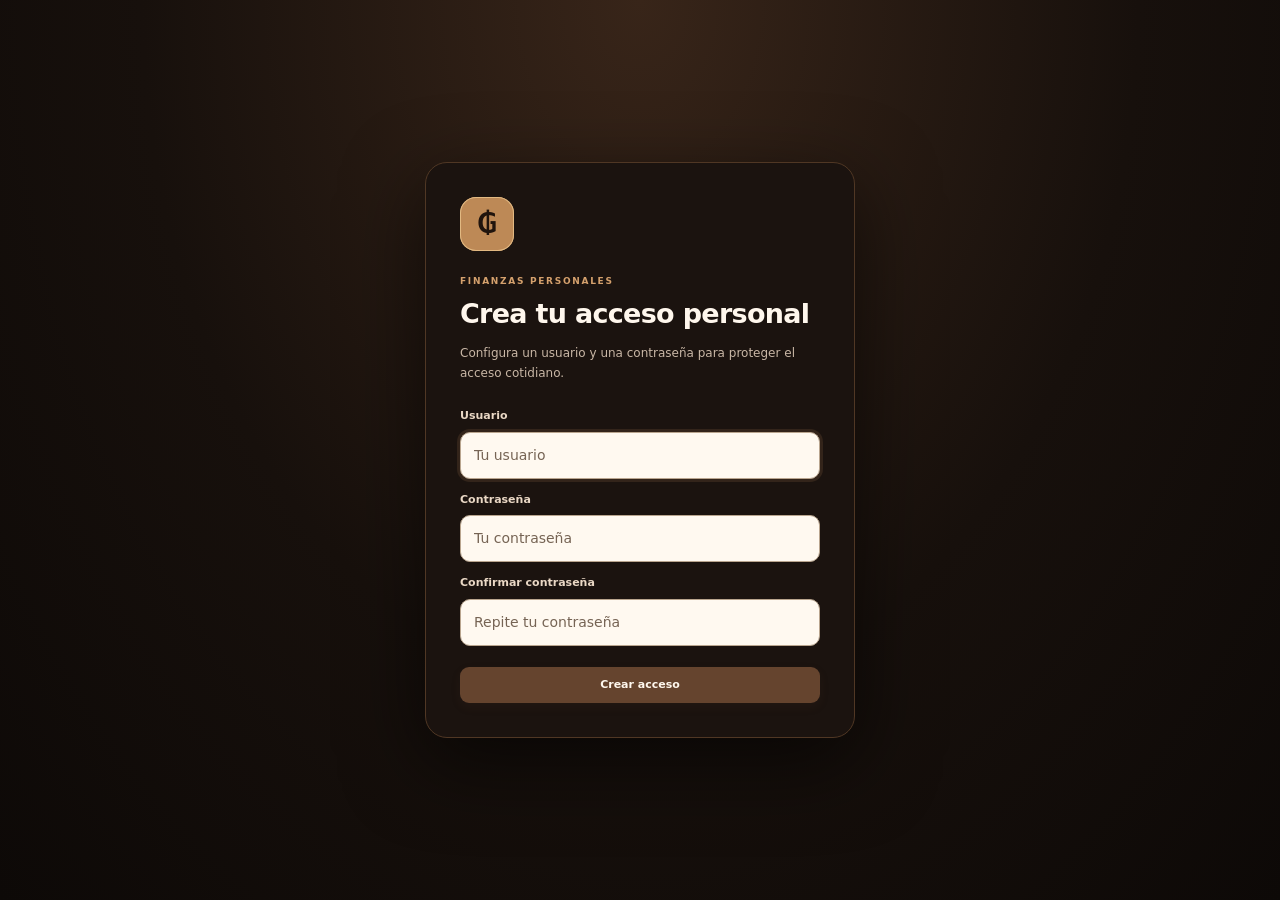
==== index.html @ 60caac3c "Finanzas" ====
<!doctype html>
<html lang="es">
<head>
<meta charset="utf-8"><meta name="viewport" content="width=device-width,initial-scale=1"><meta name="theme-color" content="#d8d0c2">
<title>Gestor de Gastos | Edwin Ocampo</title><link rel="stylesheet" href="static/styles.css">
</head>
<body class="auth-locked" data-theme="charcoal">
<div class="auth-screen" id="authScreen">
  <section class="auth-card">
    <div class="auth-brand-mark">₲</div>
    <div class="eyebrow">FINANZAS PERSONALES</div>
    <h1 id="authTitle">Tu espacio financiero</h1>
    <p class="auth-description" id="authDescription">Inicia sesión para entrar a tu gestor de gastos.</p>
    <form id="authForm" autocomplete="on">
      <label for="authUsername">Usuario</label>
      <input id="authUsername" name="username" type="text" autocomplete="username" maxlength="40" placeholder="Tu usuario" required>
      <label for="authPassword">Contraseña</label>
      <input id="authPassword" name="password" type="password" autocomplete="current-password" minlength="4" placeholder="Tu contraseña" required>
      <div id="authConfirmWrap" hidden><label for="authConfirm">Confirmar contraseña</label><input id="authConfirm" type="password" autocomplete="new-password" minlength="4" placeholder="Repite tu contraseña"></div>
      <p class="auth-error" id="authError" role="alert" hidden></p>
      <button class="btn btn-primary auth-submit" id="authSubmit" type="submit">Iniciar sesión</button>
    </form>
  </section>
</div>
<div class="app-shell">
  <aside class="sidebar" id="sidebar">
    <div class="brand"><div class="brand-mark">₲</div><div><strong>Gestor de Gastos</strong><small>EDWIN OCAMPO</small></div></div>
    <div class="side-caption">ESPACIO PERSONAL</div>
    <nav class="nav">
      <button class="nav-link active" data-view="dashboard"><span class="nav-icon">▦</span>Resumen general</button>
      <button class="nav-link" data-view="transactions"><span class="nav-icon">⇄</span>Movimientos</button>
      <button class="nav-link" data-view="reports"><span class="nav-icon">▤</span>Reportes</button>
      <button class="nav-link" data-view="spending-habits"><span class="nav-icon">↗</span>Hábitos de gasto</button>
      <button class="nav-link" data-view="monthly-close"><span class="nav-icon">▣</span>Cierre mensual</button>
      <button class="nav-link" data-view="budgets"><span class="nav-icon">◫</span>Presupuestos</button>
      <button class="nav-link" data-view="goals"><span class="nav-icon">◎</span>Metas de ahorro</button>
      <button class="nav-link" data-view="alerts"><span class="nav-icon">♧</span>Alertas <span id="alertBadge" class="nav-badge">0</span></button>
      <button class="nav-link" data-view="notifications"><span class="nav-icon">♧</span>Notificaciones <span id="notificationBadge" class="nav-badge" hidden>0</span></button>
      <button class="nav-link" data-view="limits"><span class="nav-icon">⌁</span>Límites</button>
      <button class="nav-link" data-view="profile"><span class="nav-icon">♙</span>Mi perfil</button>
    </nav>

  </aside>
  <main class="main-area">
    <header class="topbar"><button class="mobile-menu" id="mobileMenu" aria-label="Abrir menú">☰</button><div class="breadcrumb">Finanzas personales <span>/</span> <b id="crumb">Resumen general</b></div><div class="top-actions"><span class="today-label" id="todayLabel"></span><button class="btn btn-outline logout-btn" id="logoutBtn" title="Cerrar sesión">Cerrar sesión</button><button class="avatar" id="profileBtn" title="Mi perfil" aria-label="Abrir mi perfil">EO</button></div></header>
    <div class="content">
      <section class="view active" id="view-dashboard">
        <div class="page-heading"><div><div class="eyebrow">TU DINERO, MÁS CLARO</div><h1>Resumen general</h1><p>Una mirada sencilla a cómo se están moviendo tus gastos.</p></div><button class="btn btn-primary" id="addFromDash"><span>＋</span> Registrar movimiento</button></div>
        <div class="hero-card"><div class="hero-copy"><div class="hero-kicker"><span class="tiny-dot"></span> GASTO ACUMULADO</div><div class="hero-amount" id="totalAmount">$ 0</div><div class="hero-sub">Total de gastos registrados</div><div class="hero-meta"><span class="meta-chip">◷ <span id="countTotal">0 movimientos</span></span><span class="meta-chip">▦ <span id="monthName">Este mes</span></span></div></div><div class="hero-art" aria-hidden="true"><div class="art-circle circle-one"></div><div class="art-circle circle-two"></div><div class="art-card"><span>CONTROL</span><div class="art-line"></div><div class="art-line short"></div><div class="art-spark">↗</div></div><div class="art-coin">$</div></div></div>
        <div class="stats-grid">
          <article class="stat-card"><div class="stat-top"><span>Ingresos del mes</span><span class="stat-icon icon-olive">＋</span></div><strong id="incomeMonthAmount">$ 0</strong><small>Entradas registradas este mes</small></article>
          <article class="stat-card"><div class="stat-top"><span>Saldo del mes</span><span class="stat-icon icon-gold">＝</span></div><strong id="netMonthAmount">$ 0</strong><small>Ingresos menos gastos</small></article><article class="stat-card"><div class="stat-top"><span>Variación de gastos</span><span class="stat-icon icon-rose">↕</span></div><strong id="monthChange">—</strong><small id="monthChangeLabel">Frente al mes anterior</small></article>
          <article class="stat-card"><div class="stat-top"><span>Gastos del mes</span><span class="stat-icon icon-tan">▦</span></div><strong id="monthAmount">$ 0</strong><small><span class="stat-dot"></span><span id="monthCount">0 movimientos este mes</span></small></article>
          <article class="stat-card"><div class="stat-top"><span>Gastos de esta semana</span><span class="stat-icon icon-olive">◷</span></div><strong id="weekAmount">$ 0</strong><small>Últimos 7 días de la semana actual</small></article>
          <article class="stat-card"><div class="stat-top"><span>Promedio diario histórico</span><span class="stat-icon icon-rose">↗</span></div><strong id="avgDay">$ 0</strong><small>Según los días con registros</small></article>
          <article class="stat-card"><div class="stat-top"><span>Promedio semanal histórico</span><span class="stat-icon icon-gold">⌁</span></div><strong id="avgWeek">$ 0</strong><small>Según las semanas con registros</small></article>
        </div>
        <div class="dashboard-grid"><article class="panel chart-panel"><div class="panel-heading"><div><h2>Actividad reciente</h2><p>Gastos registrados en los últimos 7 días</p></div><span class="panel-tag">7 DÍAS</span></div><div class="chart-wrap"><div class="y-labels"><span id="chartY3">$ 0</span><span id="chartY2">$ 0</span><span id="chartY1">$ 0</span><span>$ 0</span></div><div class="chart-main"><div class="grid-lines"><i></i><i></i><i></i><i></i></div><div class="bars" id="bars"></div></div></div></article>
          <article class="panel category-panel"><div class="panel-heading"><div><h2>Por categoría</h2><p>Distribución de tus gastos</p></div><span class="panel-icon">◉</span></div><div id="categoryList" class="category-list"></div><div class="category-foot"><span>Total registrado</span><b id="categoryTotal">$ 0</b></div></article></div>
        <div class="bottom-grid"><article class="panel recent-panel"><div class="panel-heading"><div><h2>Movimientos recientes</h2><p>Los últimos gastos que registraste</p></div><button class="text-btn" data-goto="transactions">Ver todos <span>→</span></button></div><div class="table-scroll"><table><thead><tr><th>DESCRIPCIÓN</th><th>CATEGORÍA</th><th>FECHA</th><th class="align-right">MONTO</th></tr></thead><tbody id="recentRows"></tbody></table></div></article><article class="panel limit-panel"><div class="panel-heading"><div><h2>Control de límites</h2><p>Comparación con tus promedios</p></div><span class="panel-icon">⌁</span></div><div id="limitSummary"></div><button class="btn btn-soft full-btn" data-goto="limits">Configurar límites <span>→</span></button></article></div>
      </section>
      <section class="view" id="view-transactions"><div class="page-heading"><div><div class="eyebrow">REGISTRO Y CONTROL</div><h1>Movimientos</h1><p>Consulta, filtra y administra tus gastos.</p></div><button class="btn btn-primary" id="addFromList"><span>＋</span> Registrar movimiento</button></div><div class="panel filters-panel"><div class="filter-search"><span>⌕</span><input id="searchInput" placeholder="Buscar por descripción..." aria-label="Buscar por descripción"></div><select id="categoryFilter" aria-label="Filtrar por categoría"><option value="">Todas las categorías</option></select><select id="typeFilter" aria-label="Filtrar por tipo"><option value="">Ingresos y gastos</option><option value="gasto">Solo gastos</option><option value="ingreso">Solo ingresos</option></select><select id="monthFilter" aria-label="Filtrar por mes"><option value="">Todas las fechas</option></select><button class="btn btn-soft" id="clearFilters">Limpiar</button></div><section class="panel recurring-panel"><div class="panel-heading"><div><h2>Gastos recurrentes</h2><p>Programa arriendo, servicios o suscripciones y registra cada vencimiento cuando corresponda.</p></div><span class="panel-tag" id="recurringDueCount">0 PENDIENTES</span></div><form id="recurringForm" class="recurring-form"><div><label class="field-label" for="recurringName">Concepto</label><input id="recurringName" maxlength="120" placeholder="Ej. Arriendo" required></div><div><label class="field-label" for="recurringAmount">Monto</label><input id="recurringAmount" type="number" min="1" step="1" placeholder="850000" required></div><div><label class="field-label" for="recurringCategory">Categoría</label><select id="recurringCategory" required></select></div><div><label class="field-label" for="recurringFrequency">Frecuencia</label><select id="recurringFrequency"><option value="monthly">Mensual</option><option value="weekly">Semanal</option><option value="yearly">Anual</option></select></div><div><label class="field-label" for="recurringNextDate">Próxima fecha</label><input id="recurringNextDate" type="date" required></div><button class="btn btn-primary" type="submit">＋ Programar gasto</button></form><div id="recurringList" class="recurring-list"></div></section><div class="panel table-panel"><div class="table-title"><div><h2>Todos los movimientos</h2><p id="resultCount">0 registros</p></div></div><div class="table-scroll"><table><thead><tr><th>ID</th><th>DESCRIPCIÓN</th><th>CATEGORÍA</th><th>FECHA</th><th class="align-right">MONTO</th><th class="align-right">ACCIONES</th></tr></thead><tbody id="allRows"></tbody></table></div><div class="table-footer"><span id="tableFootCount">0 registros</span><strong>Total visible <b id="visibleTotal">$ 0</b></strong></div></div></section>
      <section class="view" id="view-reports"><div class="page-heading"><div><div class="eyebrow">ANÁLISIS FINANCIERO</div><h1>Reportes</h1><p>Consulta y compara tus gastos por período.</p></div></div><div class="report-selector"><button class="report-tab active" data-report="daily">Diario</button><button class="report-tab" data-report="weekly">Semanal</button><button class="report-tab" data-report="monthly">Mensual</button></div><div class="report-summary panel"><div><span id="reportTitle">Reporte diario</span><strong id="reportTotal">$ 0</strong><small id="reportSubtitle">Resumen del período seleccionado</small></div><div class="report-symbol">▤</div></div><div class="panel report-visual"><div class="panel-heading"><div><h2>Ingresos frente a gastos</h2><p>Comparación del período seleccionado</p></div></div><div id="reportCompare" class="report-compare"></div><div id="reportCategoryBreakdown" class="report-category-breakdown"></div></div><div class="panel table-panel"><div class="table-title"><div><h2>Detalle del período</h2><p id="reportCount">0 registros</p></div></div><div class="table-scroll"><table><thead><tr><th>ID</th><th>DESCRIPCIÓN</th><th>CATEGORÍA</th><th>FECHA</th><th class="align-right">MONTO</th></tr></thead><tbody id="reportRows"></tbody></table></div></div><div class="panel report-note"><span class="note-icon">i</span><div><b>¿Cómo se calcula?</b><p>El reporte diario usa la fecha de hoy; el semanal considera los últimos siete días y el mensual acumula desde el primer día del mes hasta hoy.</p></div></div></section>
      <section class="view" id="view-spending-habits"><div class="page-heading"><div><div class="eyebrow">TENDENCIAS PERSONALES</div><h1>Hábitos de gasto</h1><p>Compara tus gastos por categoría con el mes anterior e identifica dónde aumentaron.</p></div><div class="habits-month-control"><label for="habitsMonth">Mes a analizar</label><input id="habitsMonth" type="month"></div></div><div id="habitsSummary" class="habits-summary-grid"></div><div class="panel habits-panel"><div class="panel-heading"><div><h2>Comparación por categoría</h2><p id="habitsSubtitle">Gasto del mes seleccionado frente al mes anterior.</p></div><span class="panel-tag">MES A MES</span></div><div id="habitsCategories" class="habits-category-list"></div></div><div class="panel habits-insights-panel"><div class="panel-heading"><div><h2>Lo que conviene revisar</h2><p>Las categorías con mayor aumento aparecen primero.</p></div></div><div id="habitsInsights" class="habits-insights-list"></div></div></section>
      <section class="view" id="view-budgets"><div class="page-heading"><div><div class="eyebrow">PLANIFICACIÓN MENSUAL</div><h1>Presupuestos</h1><p>Define límites de gasto por categoría y consulta cuánto te queda este mes.</p></div></div><form id="budgetForm" class="panel budget-form"><div class="form-row"><label for="monthlyBudget">Presupuesto mensual total <small>Máximo que deseas gastar en el mes</small></label><div class="percent-input"><span>$</span><input id="monthlyBudget" type="number" min="0" step="1000" placeholder="Ej. 800000"></div></div><div class="settings-heading"><div class="settings-icon">▦</div><div><h2>Presupuestos por categoría</h2><p>Si dejas una categoría en cero, no tendrá un límite propio.</p></div></div><div id="budgetCategories" class="category-limits"></div><div class="settings-actions"><button class="btn btn-primary" type="submit">Guardar presupuestos</button></div></form><div class="panel budget-overview"><div class="panel-heading"><div><h2>Avance del mes</h2><p id="budgetMonthLabel">Gastos del mes actual</p></div></div><div id="budgetProgress"></div></div></section>
      <section class="view" id="view-goals"><div class="page-heading"><div><div class="eyebrow">AHORRO CON PROPÓSITO</div><h1>Metas de ahorro</h1><p>Crea objetivos, registra aportes y sigue tu progreso.</p></div></div><form id="goalForm" class="panel goal-form"><div class="form-two"><div><label class="field-label" for="goalName">Nombre de la meta</label><input id="goalName" maxlength="80" placeholder="Ej. Fondo de emergencia" required></div><div><label class="field-label" for="goalTarget">Monto objetivo</label><input id="goalTarget" type="number" min="1" step="1" placeholder="500000" required></div></div><div class="form-two"><div><label class="field-label" for="goalSaved">Ahorro inicial</label><input id="goalSaved" type="number" min="0" step="1" value="0"></div><div><label class="field-label" for="goalDate">Fecha objetivo (opcional)</label><input id="goalDate" type="date"></div></div><button class="btn btn-primary" type="submit">＋ Crear meta</button></form><div id="goalsList" class="goals-grid"></div></section>
      <section class="view" id="view-alerts"><div class="page-heading"><div><div class="eyebrow">AVISOS DE GASTO</div><h1>Historial de alertas</h1><p>Revisa cuándo tus gastos superan los límites configurados.</p></div><span class="heading-count" id="alertsCountHead">0 alertas</span></div><div class="alert-intro"><div class="alert-intro-icon">♧</div><div><b>Un aviso a tiempo ayuda a decidir mejor.</b><p>Las alertas se generan al registrar gastos y se guardan en este computador.</p></div></div><div id="alertsList" class="alerts-list"></div></section>
      <section class="view" id="view-limits"><div class="page-heading"><div><div class="eyebrow">CONTROL DE GASTOS</div><h1>Límites</h1><p>Define cuándo quieres recibir avisos por gastos diarios, semanales y por categoría.</p></div></div><form id="settingsForm" class="settings-layout"><article class="panel settings-panel"><div class="settings-heading"><div class="settings-icon">⌁</div><div><h2>Límites generales</h2><p>Se comparan con tus promedios históricos.</p></div></div><div class="form-row"><label for="dailyLimit">Alerta diaria <small>Porcentaje del promedio diario</small></label><div class="percent-input"><input type="number" min="1" max="1000" id="dailyLimit" required><span>%</span></div></div><div class="form-row"><label for="weeklyLimit">Alerta semanal <small>Porcentaje del promedio semanal</small></label><div class="percent-input"><input type="number" min="1" max="1000" id="weeklyLimit" required><span>%</span></div></div><div class="settings-preview" id="settingsPreview"></div><div class="settings-reset-card limits-reset-card"><div class="settings-heading"><div class="settings-icon">↺</div><div><h2>Configuración de límites</h2><p>Restablece los porcentajes diarios, semanales y por categoría a sus valores iniciales. No se modificarán tus movimientos, presupuestos ni metas.</p></div></div><button class="btn btn-soft" type="button" id="resetSettings">Restablecer límites originales</button></div></article><article class="panel settings-panel"><div class="settings-heading"><div class="settings-icon">▦</div><div><h2>Límites por categoría</h2><p>Personaliza el porcentaje de referencia para cada categoría.</p></div></div><div id="categoryLimits" class="category-limits"></div><div class="settings-actions"><button class="btn btn-primary" type="submit">Guardar límites</button></div></article></form></section>
      <section class="view" id="view-monthly-close"><div class="page-heading"><div><div class="eyebrow">BALANCE Y PLANIFICACIÓN</div><h1>Cierre mensual</h1><p>Compara el presupuesto con el gasto real y conserva un resumen de cada mes.</p></div></div><div class="panel close-controls"><div class="close-month-field"><label for="closeMonth">Mes que deseas cerrar</label><input id="closeMonth" type="month"><button class="btn btn-primary" id="saveMonthlyClose" type="button">Guardar cierre del mes</button></div></div><div id="monthlyClosePreview" class="monthly-close-grid"></div><div class="panel close-category-panel"><div class="panel-heading"><div><h2>Presupuesto frente a gasto real</h2><p>Comparación por categoría para el mes seleccionado.</p></div></div><div class="table-scroll"><table><thead><tr><th>CATEGORÍA</th><th class="align-right">PRESUPUESTO</th><th class="align-right">GASTADO</th><th class="align-right">DIFERENCIA</th><th>ESTADO</th></tr></thead><tbody id="closeCategoryRows"></tbody></table></div></div><div class="panel close-history-panel"><div class="panel-heading"><div><h2>Cierres guardados</h2><p>Resúmenes históricos que ya guardaste.</p></div></div><div id="monthlyCloseHistory"></div></div></section>
      <section class="view" id="view-notifications"><div class="page-heading"><div><div class="eyebrow">ACTIVIDAD DE TU CUENTA</div><h1>Notificaciones</h1><p>Historial de cambios importantes en tus finanzas.</p></div><div class="notification-page-actions"><button class="btn btn-outline" id="markAllNotificationsRead">Marcar todo como leído</button><button class="btn btn-soft" id="clearReadNotifications">Eliminar leídas</button></div></div><div class="panel notifications-panel"><div class="notifications-toolbar"><div><h2>Centro de notificaciones</h2><p id="notificationsSummary">Tus novedades aparecerán aquí.</p></div><span class="panel-tag" id="notificationUnreadTag">0 PENDIENTES</span></div><div id="notificationsList" class="notifications-list"></div></div></section>
      <section class="view" id="view-profile"><div class="page-heading"><div><div class="eyebrow">TU CUENTA</div><h1>Mi perfil</h1><p>Administra tu información de acceso y tu sesión.</p></div></div><div class="profile-layout"><article class="panel profile-combined"><div class="profile-identity"><div class="profile-avatar" id="profileAvatarLarge">EO</div><div class="profile-info"><span class="profile-kicker">PERFIL PERSONAL</span><h2 id="profileUsername">Usuario</h2><p>Cuenta principal</p></div><div class="profile-status"><span></span> Sesión activa</div><div class="profile-actions"><button class="btn btn-outline" id="profileLogout">Cerrar sesión</button></div></div><div class="profile-security"><div class="settings-heading"><div class="settings-icon">♙</div><div><h2>Seguridad de la cuenta</h2><p>Actualiza tu contraseña de acceso.</p></div></div><div id="passwordForm" class="password-form" role="group" aria-label="Cambiar contraseña"><label for="currentPassword">Contraseña actual</label><input id="currentPassword" type="password" autocomplete="current-password" required><label for="newPassword">Nueva contraseña</label><input id="newPassword" type="password" minlength="4" autocomplete="new-password" required><label for="confirmPassword">Confirmar nueva contraseña</label><input id="confirmPassword" type="password" minlength="4" autocomplete="new-password" required><button class="btn btn-primary" id="passwordSubmit" type="button">Actualizar contraseña</button></div></div></article><article class="panel profile-tools-card"><section class="profile-tool-section backup-panel profile-backup"><div class="settings-heading"><div class="settings-icon">↻</div><div><h2>Respaldos</h2><p>Descarga una copia o restaura tus datos desde un archivo JSON.</p></div></div><div class="backup-actions"><button type="button" class="btn btn-outline" id="backupBtn">↓ Descargar respaldo</button><button type="button" class="btn btn-outline" id="restoreBtn">↑ Restaurar respaldo</button><input type="file" id="restoreFile" accept=".json,application/json" hidden></div><p class="muted-small">Restaurar reemplaza los datos actuales. Descarga una copia antes si quieres conservarlos.</p></section><section class="profile-tool-section profile-danger-card"><div class="settings-heading"><div class="settings-icon danger-icon">!</div><div><h2>Eliminar todos los datos</h2><p>Primero se descargará un respaldo y después podrás confirmar la eliminación de movimientos, alertas, presupuestos y metas.</p></div></div><button type="button" class="btn btn-danger" id="deleteAllDataBtn">Eliminar todos los datos</button></section></article></div></div></section>
    </div><footer class="footer"><span>GESTOR DE GASTOS <b>·</b> EDWIN OCAMPO</span></footer>
  </main>
</div>
<div class="modal-backdrop" id="expenseModal" hidden><section class="modal" role="dialog" aria-modal="true" aria-labelledby="modalTitle"><div class="modal-heading"><div><div class="eyebrow">MOVIMIENTO PERSONAL</div><h2 id="modalTitle">Registrar gasto</h2><p>Completa los datos del movimiento.</p></div><button class="modal-close" id="closeModal" aria-label="Cerrar">×</button></div><form id="expenseForm"><label class="field-label" for="movementTypeInput">Tipo de movimiento <span>*</span></label><select id="movementTypeInput"><option value="gasto">Gasto</option><option value="ingreso">Ingreso</option></select><label class="field-label" for="amountInput">Monto <span>*</span></label><div class="amount-field"><span>$</span><input type="number" id="amountInput" min="1" step="0.01" placeholder="0" required></div><div class="form-two"><div id="categoryFieldWrap"><label class="field-label" for="categoryInput">Categoría <span>*</span></label><select id="categoryInput" required></select></div><div><label class="field-label" for="dateInput">Fecha <span>*</span></label><input type="date" id="dateInput" required></div></div><label class="field-label" for="descriptionInput">Descripción <span>*</span></label><input type="text" id="descriptionInput" maxlength="160" placeholder="Ej. Almuerzo, transporte..." required><div class="modal-actions"><button type="button" class="btn btn-soft" id="cancelModal">Cancelar</button><button type="submit" class="btn btn-primary" id="saveExpense">Guardar gasto</button></div></form></section></div>
<div class="action-confirm-backdrop" id="actionConfirmModal" hidden><section class="action-confirm-modal" role="dialog" aria-modal="true" aria-labelledby="actionConfirmTitle" aria-describedby="actionConfirmMessage"><button type="button" class="action-confirm-close" id="actionConfirmClose" aria-label="Cerrar">×</button><div class="action-confirm-icon" id="actionConfirmIcon">✓</div><div class="action-confirm-eyebrow">GESTIÓN DE DATOS</div><h2 id="actionConfirmTitle">Confirmar acción</h2><p id="actionConfirmMessage"></p><div class="action-confirm-actions"><button type="button" class="btn btn-soft" id="actionConfirmNo">Cancelar</button><button type="button" class="btn btn-primary" id="actionConfirmYes">Continuar</button></div></section></div>
<div class="toast-region" id="toastRegion" aria-live="polite"></div><script>window.GESTOR_INITIAL={gastos:[{"id": 1, "monto": 9000.0, "categoria": "Comida", "descripcion": "Desayuno", "fecha": "2025-12-05"}, {"id": 2, "monto": 22000.0, "categoria": "Entretenimiento", "descripcion": "Youtube Premiun", "fecha": "2025-12-01"}, {"id": 3, "monto": 15500.0, "categoria": "Salud", "descripcion": "Inyecion", "fecha": "2025-12-15"}, {"id": 4, "monto": 14000.0, "categoria": "Otros", "descripcion": "prestamo", "fecha": "2025-12-05"}, {"id": 5, "monto": 15000.0, "categoria": "Salud", "descripcion": "Inteccion", "fecha": "2025-12-08"}, {"id": 6, "monto": 23000.0, "categoria": "Entretenimiento", "descripcion": "Netflix", "fecha": "2025-12-10"}, {"id": 7, "monto": 32000.0, "categoria": "Comida", "descripcion": "Almuerzos", "fecha": "2025-12-10"}, {"id": 8, "monto": 15000.0, "categoria": "Comida", "descripcion": "Cena", "fecha": "2025-12-10"}, {"id": 9, "monto": 50000.0, "categoria": "Transporte", "descripcion": "Aceite", "fecha": "2025-12-10"}, {"id": 10, "monto": 150000.0, "categoria": "Servicios", "descripcion": "Renta", "fecha": "2025-12-10"}, {"id": 11, "monto": 45000.0, "categoria": "Hogar", "descripcion": "Servicio", "fecha": "2025-12-10"}, {"id": 12, "monto": 50000.0, "categoria": "Transporte", "descripcion": "LLanta", "fecha": "2025-12-10"}, {"id": 13, "monto": 20000.0, "categoria": "Otros", "descripcion": "Regalo", "fecha": "2025-12-10"}, {"id": 14, "monto": 12000.0, "categoria": "Comida", "descripcion": "Almuerzo", "fecha": "2026-01-08"}],config:{"porcentaje_alerta_diaria": 50, "porcentaje_alerta_semanal": 40, "limites_categoria": {"Comida": 60, "Transporte": 50, "Servicios": 70, "Educación": 60, "Entretenimiento": 55, "Salud": 65, "Ropa": 50, "Mascotas": 50, "Hogar": 60, "Deudas": 70, "Otros": 40}},alerts:[]};</script><script src="static/app.js"></script>
</body></html>
---- static/styles.css ----
@import url('');
:root{--bg:#eee7de;--surface:#fbf8f3;--surface2:#f2e9df;--ink:#302219;--muted:#705d4d;--line:#d9c9b8;--coffee:#543927;--coffee2:#76533a;--copper:#a96f43;--tan:#e2c7a7;--olive:#69754f;--rose:#925c4e;--gold:#a9823f;--shadow:0 4px 14px rgba(58,37,23,.07);--radius:14px}*{box-sizing:border-box}body{margin:0;background:var(--bg);color:var(--ink);font-family:Inter,ui-sans-serif,system-ui,-apple-system,BlinkMacSystemFont,"Segoe UI",sans-serif;font-size:14px;line-height:1.5}button,input,select{font:inherit}button{cursor:pointer}.app-shell{min-height:100vh}.sidebar{width:246px;position:fixed;inset:0 auto 0 0;background:#281c15;color:#f5eadb;padding:28px 17px 20px;display:flex;flex-direction:column;z-index:10}.brand{display:flex;align-items:center;gap:11px;padding:0 9px 35px}.brand-mark{height:40px;width:40px;border-radius:13px;background:#bc8755;color:#2a1b11;display:grid;place-items:center;font-size:23px;font-weight:800;box-shadow:inset 0 0 0 1px #d7ad7d}.brand strong{display:block;font-size:14px;letter-spacing:-.3px}.brand small{display:block;font-size:9px;letter-spacing:2px;color:#c6a88d;margin-top:2px}.side-caption{font-size:9px;font-weight:800;letter-spacing:1.6px;color:#9c8067;padding:0 12px 12px}.nav{display:grid;gap:6px}.nav-link{display:flex;align-items:center;gap:12px;width:100%;padding:12px 12px;border:0;background:transparent;color:#c7b5a4;text-align:left;border-radius:10px;font-weight:550;font-size:12px;transition:.18s}.nav-link:hover{background:#39281d;color:#fff4e8}.nav-link.active{background:#6d4a31;color:#fff6e9;box-shadow:inset 3px 0 #d6a16a}.nav-icon{width:20px;text-align:center;font-size:18px;color:#d6b18b}.nav-badge{margin-left:auto;background:#b57e4d;color:#fff4e8;border-radius:20px;min-width:21px;text-align:center;padding:1px 6px;font-size:10px}.sidebar-bottom{margin-top:auto}.local-pill{display:flex;align-items:center;gap:10px;padding:12px;background:#34251b;border:1px solid #4b3526;border-radius:12px}.local-pill>span{width:8px;height:8px;border-radius:50%;background:#9fa777;box-shadow:0 0 0 4px #53604433}.local-pill b,.local-pill small{display:block}.local-pill b{font-size:11px}.local-pill small{font-size:10px;color:#bca48e;margin-top:2px}.sidebar-note{font-size:10px;line-height:1.6;color:#8f7763;padding:12px 4px 0}.main-area{margin-left:246px;min-height:100vh;display:flex;flex-direction:column}.topbar{height:68px;border-bottom:1px solid #e6dbce;background:rgba(255,253,249,.8);display:flex;align-items:center;justify-content:space-between;padding:0 38px;position:sticky;top:0;z-index:5;backdrop-filter:blur(12px)}.breadcrumb{font-size:11px;color:#95816e}.breadcrumb span{padding:0 9px;color:#c6b7a6}.breadcrumb b{color:#4a3425;font-weight:650}.top-actions{display:flex;align-items:center;gap:17px}.today-label{font-size:11px;color:#8e7a67}.avatar{border:1px solid #d5b99a;background:#e8d5bc;color:#68462e;width:34px;height:34px;border-radius:50%;font-size:11px;font-weight:800}.mobile-menu{display:none}.content{padding:31px 38px 26px;flex:1;max-width:1600px;width:100%;margin:0 auto}.view{display:none}.view.active{display:block;animation:fadeIn .25s ease}@keyframes fadeIn{from{opacity:.3;transform:translateY(4px)}to{opacity:1;transform:translateY(0)}}.page-heading{display:flex;justify-content:space-between;align-items:center;gap:18px;margin-bottom:23px}.eyebrow{font-size:9px;font-weight:800;letter-spacing:1.7px;color:#a8794f;margin-bottom:6px}.page-heading h1{font-size:27px;line-height:1.2;letter-spacing:-.8px;margin:0;color:#352419;font-weight:750}.page-heading p{margin:7px 0 0;color:#8e7b69;font-size:12px}.btn{display:inline-flex;align-items:center;justify-content:center;gap:8px;border-radius:9px;padding:10px 14px;border:1px solid transparent;font-size:11px;font-weight:700;white-space:nowrap;transition:transform .15s,background .15s}.btn:active{transform:translateY(1px)}.btn-primary{background:#65442e;color:#fff8ee;box-shadow:0 4px 10px #54392720}.btn-primary:hover{background:#7b5638}.btn-primary>span{font-size:17px;line-height:12px}.btn-soft{background:#f3e8da;border-color:#e8d7c3;color:#6c4a31}.btn-soft:hover{background:#ebdac5}.btn-outline{background:#fffdf9;border-color:#e4d8ca;color:#6c4a31}.btn-outline:hover{background:#f7eee2}.hero-card{min-height:196px;background:linear-gradient(112deg,#4b3020 0%,#67462e 54%,#835c3b 100%);border-radius:18px;color:#fff4e7;padding:27px 31px;position:relative;overflow:hidden;box-shadow:0 12px 27px #55372120;display:flex;align-items:center}.hero-copy{position:relative;z-index:2}.hero-kicker{font-size:9px;letter-spacing:1.7px;font-weight:800;color:#d6b796;display:flex;align-items:center;gap:8px}.tiny-dot{height:6px;width:6px;border-radius:50%;background:#d6a16a}.hero-amount{font-size:38px;font-weight:750;letter-spacing:-1.5px;margin:7px 0 0;font-variant-numeric:tabular-nums}.hero-sub{font-size:11px;color:#ddc7b1}.hero-meta{display:flex;gap:8px;margin-top:19px}.meta-chip{font-size:10px;border:1px solid #c6a48655;background:#ffffff0b;border-radius:6px;padding:5px 9px;color:#e8d2bc}.hero-art{position:absolute;right:8%;top:-25px;width:280px;height:250px;opacity:.92}.art-circle{position:absolute;border:1px solid #e5c39b38;border-radius:50%}.circle-one{width:245px;height:245px;right:2px;top:10px}.circle-two{width:190px;height:190px;right:30px;top:37px;background:#d7ad7d08}.art-card{position:absolute;right:45px;top:56px;width:145px;height:105px;background:linear-gradient(130deg,#d9b78d,#9e7048);border:1px solid #e8cda9;border-radius:12px;transform:rotate(-10deg);padding:15px;box-shadow:0 14px 25px #24160d55;color:#65442d;font-size:8px;letter-spacing:2px;font-weight:800}.art-line{height:4px;width:73px;background:#79553766;border-radius:5px;margin-top:13px}.art-line.short{width:45px;margin-top:7px}.art-spark{position:absolute;right:14px;bottom:10px;font-size:30px;font-weight:400}.art-coin{position:absolute;right:14px;top:125px;border-radius:50%;width:49px;height:49px;background:#c49a60;border:5px double #f0d5a9;color:#5c3c24;display:grid;place-items:center;font-size:20px;font-weight:800;box-shadow:0 7px 18px #24160d55}.stats-grid{display:grid;grid-template-columns:repeat(4,minmax(0,1fr));gap:14px;margin:18px 0}.stat-card,.panel{background:var(--surface);border:1px solid var(--line);border-radius:var(--radius);box-shadow:var(--shadow)}.stat-card{padding:17px 17px 15px;min-width:0}.stat-top{display:flex;justify-content:space-between;align-items:center;gap:6px;color:#7e6a58;font-size:10px;font-weight:650}.stat-icon{width:30px;height:30px;border-radius:9px;display:grid;place-items:center;font-size:15px;flex-shrink:0}.icon-tan{background:#f2e1cd;color:#8b603a}.icon-olive{background:#e7eadc;color:#65714d}.icon-rose{background:#f1dfd8;color:#a46451}.icon-gold{background:#f3e8ca;color:#9e7b35}.stat-card>strong{display:block;font-size:21px;letter-spacing:-.5px;margin:10px 0 5px;font-variant-numeric:tabular-nums}.stat-card>small{font-size:9px;color:#a08d7a;display:flex;align-items:center;gap:6px}.stat-dot{width:5px;height:5px;border-radius:50%;background:#8d9a6b}.dashboard-grid{display:grid;grid-template-columns:minmax(0,1.45fr) minmax(260px,.85fr);gap:15px;margin-bottom:15px}.panel{padding:20px;min-width:0}.panel-heading{display:flex;align-items:flex-start;justify-content:space-between;gap:10px}.panel-heading h2,.table-title h2,.settings-heading h2{margin:0;font-size:13px;letter-spacing:-.2px;font-weight:750}.panel-heading p,.table-title p,.settings-heading p{margin:4px 0 0;color:#9a8775;font-size:10px}.panel-tag{border-radius:6px;padding:5px 7px;background:#f4eadd;color:#8d6747;font-size:8px;font-weight:800;letter-spacing:1px}.panel-icon{font-size:20px;color:#9a7756}.chart-wrap{display:flex;height:185px;margin-top:20px;gap:12px}.y-labels{display:flex;flex-direction:column;justify-content:space-between;color:#a39180;font-size:9px;padding-bottom:24px;width:49px;text-align:right}.chart-main{flex:1;position:relative;min-width:0}.grid-lines{position:absolute;inset:0 0 24px;display:flex;flex-direction:column;justify-content:space-between}.grid-lines i{border-top:1px dashed #e9ded0}.bars{position:absolute;inset:0 0 0;display:flex;align-items:stretch;justify-content:space-around;gap:9px}.bar-column{height:100%;flex:1;display:flex;flex-direction:column;justify-content:flex-end;align-items:center;position:relative;min-width:0}.bar-value{font-size:8px;color:#8d735c;margin-bottom:4px;white-space:nowrap}.bar{width:min(27px,75%);min-height:3px;background:linear-gradient(180deg,#bc8c5c,#8c6241);border-radius:5px 5px 2px 2px;position:relative;z-index:1;transition:height .25s}.bar.today{background:linear-gradient(180deg,#7e8b62,#586345)}.bar-day{height:22px;display:flex;align-items:flex-end;padding-bottom:2px;font-size:9px;color:#9a8775;white-space:nowrap}.category-list{display:grid;gap:15px;margin-top:24px}.category-row{display:grid;grid-template-columns:minmax(90px,1fr) 2fr auto;gap:10px;align-items:center}.category-name{font-size:10px;color:#7c6958;overflow:hidden;text-overflow:ellipsis;white-space:nowrap}.category-track{height:6px;background:#f0e7dc;border-radius:8px;overflow:hidden}.category-fill{height:100%;border-radius:8px;background:#9b7554}.category-row:nth-child(4n+2) .category-fill{background:#89916d}.category-row:nth-child(4n+3) .category-fill{background:#b27b6b}.category-row:nth-child(4n) .category-fill{background:#c3a05f}.category-value{font-size:10px;color:#493629;font-weight:700;white-space:nowrap}.category-foot{border-top:1px solid #eee3d6;margin-top:21px;padding-top:13px;display:flex;justify-content:space-between;color:#8f7a67;font-size:10px}.category-foot b{color:#4d3625;font-size:12px}.bottom-grid{display:grid;grid-template-columns:minmax(0,1.55fr) minmax(250px,.75fr);gap:15px}.recent-panel{padding-bottom:5px}.text-btn{background:none;border:0;color:#8c6849;font-size:10px;font-weight:750}.text-btn span{font-size:15px;margin-left:5px}.table-scroll{width:100%;overflow-x:auto}table{width:100%;border-collapse:collapse;text-align:left;white-space:nowrap}th{font-size:8px;letter-spacing:.8px;font-weight:800;color:#a18c78;padding:14px 10px;border-bottom:1px solid #eee4d8}td{padding:13px 10px;border-bottom:1px solid #f1e9df;color:#705b49;font-size:10px}tbody tr:last-child td{border-bottom:0}td:first-child{padding-left:10px}.align-right{text-align:right}.expense-description{display:flex;align-items:center;gap:9px;color:#483427;font-weight:700}.expense-icon{height:29px;width:29px;border-radius:9px;display:grid;place-items:center;background:#f1e3d2;color:#88613e;font-size:13px;flex-shrink:0}.expense-description small{display:block;color:#a28e7a;font-weight:500;font-size:9px;margin-top:2px}.amount-cell{font-weight:750;color:#4a3425;font-variant-numeric:tabular-nums}.category-chip{background:#f4ebdf;color:#856344;padding:4px 7px;border-radius:5px;font-size:9px}.empty-state{text-align:center;padding:28px 10px!important;color:#a08c79!important}.limit-panel{padding-bottom:17px}.limit-item{margin-top:20px}.limit-info{display:flex;justify-content:space-between;gap:10px;font-size:10px;margin-bottom:8px}.limit-info span{color:#846f5d}.limit-info b{font-size:10px}.limit-track{height:7px;background:#efe5d9;border-radius:8px;overflow:hidden}.limit-fill{height:100%;border-radius:8px;background:#8b946b}.limit-fill.warning{background:#bd8452}.limit-caption{display:flex;justify-content:space-between;color:#a18d7a;font-size:9px;margin-top:6px}.full-btn{width:100%;margin-top:22px}.footer{display:flex;justify-content:space-between;align-items:center;padding:15px 38px;border-top:1px solid #e6dbce;color:#a28c78;font-size:8px;letter-spacing:.8px}.footer b{color:#c39a73;padding:0 3px}.footer span:last-child{display:flex;align-items:center;gap:7px;letter-spacing:0;font-size:9px}.footer i{height:6px;width:6px;border-radius:50%;background:#8b956d}.filters-panel{padding:13px;display:flex;align-items:center;gap:10px;margin-bottom:16px}.filter-search{height:37px;display:flex;align-items:center;gap:8px;padding:0 11px;border:1px solid #e8ded2;border-radius:8px;flex:1;min-width:150px;background:#fffdfa;color:#a18b76}.filter-search span{font-size:20px}.filter-search input{width:100%;border:0;outline:0;background:transparent;font-size:11px;color:var(--ink)}.filters-panel select{height:37px;border:1px solid #e8ded2;border-radius:8px;background:#fffdfa;color:#725b47;padding:0 10px;font-size:10px;max-width:190px}.table-panel{padding:0;overflow:hidden}.table-title{padding:20px 20px 14px;display:flex;justify-content:space-between;align-items:center;gap:15px}.table-panel table th:first-child,.table-panel table td:first-child{padding-left:20px}.table-panel table th:last-child,.table-panel table td:last-child{padding-right:20px}.table-panel table td{padding-top:15px;padding-bottom:15px}.action-buttons{display:flex;justify-content:flex-end;gap:6px}.icon-btn{width:27px;height:27px;border:1px solid #eadfd1;border-radius:7px;background:#fffaf3;color:#8a6749;display:grid;place-items:center;font-size:12px}.icon-btn.delete{color:#a45e4d}.table-footer{padding:14px 20px;display:flex;justify-content:space-between;align-items:center;background:#fbf6ef;color:#a08c79;font-size:10px}.table-footer strong{font-weight:500}.table-footer b{font-size:12px;color:#513a28;margin-left:12px}.heading-count{background:#f0e2d0;color:#886344;border-radius:20px;padding:7px 12px;font-size:10px;font-weight:750}.report-selector{display:inline-flex;gap:4px;padding:4px;background:#ece0d1;border-radius:10px;margin-bottom:17px}.report-tab{border:0;border-radius:7px;padding:9px 19px;background:transparent;color:#8b735c;font-size:11px;font-weight:700}.report-tab.active{background:#fffdf9;color:#5b3d28;box-shadow:0 2px 5px #4c2e1c10}.report-summary{padding:24px 27px;display:flex;align-items:center;justify-content:space-between;margin-bottom:16px;background:linear-gradient(110deg,#fffdf9,#f5e8d7)}.report-summary span,.report-summary small{display:block;color:#947d67;font-size:10px}.report-summary strong{display:block;font-size:29px;letter-spacing:-.7px;margin:4px 0}.report-symbol{height:54px;width:54px;border-radius:15px;background:#ead7bf;color:#8a603a;display:grid;place-items:center;font-size:25px}.report-note{display:flex;gap:12px;align-items:flex-start;margin-top:16px;background:#f8f0e5}.note-icon{width:23px;height:23px;display:grid;place-items:center;border-radius:50%;background:#ead7bd;color:#805b38;font-weight:800;flex-shrink:0}.report-note b{font-size:11px}.report-note p{font-size:10px;color:#8f7a66;margin:4px 0 0;line-height:1.7}.alert-intro{background:#f2e6d6;border:1px solid #e8d7c2;border-radius:14px;padding:17px 19px;display:flex;gap:14px;align-items:center;margin-bottom:17px}.alert-intro-icon{height:40px;width:40px;border-radius:12px;background:#e4ceb2;color:#835a36;display:grid;place-items:center;font-size:23px;flex-shrink:0}.alert-intro b{font-size:12px;color:#60452f}.alert-intro p{margin:4px 0 0;font-size:10px;color:#8f755c}.alerts-list{display:grid;gap:10px}.alert-card{padding:17px 19px;background:var(--surface);border:1px solid var(--line);border-radius:13px;display:flex;align-items:flex-start;gap:13px}.alert-card-icon{height:34px;width:34px;border-radius:10px;display:grid;place-items:center;background:#f4e2d1;color:#a36c42;font-size:17px;flex-shrink:0}.alert-card-content{flex:1;min-width:0}.alert-card-top{display:flex;gap:8px;align-items:center;flex-wrap:wrap}.alert-card-top b{font-size:11px}.alert-type{font-size:8px;font-weight:800;letter-spacing:.5px;border-radius:5px;padding:4px 6px;background:#f0e2d0;color:#93683f}.alert-card p{margin:6px 0;color:#8b7764;font-size:10px}.alert-meta{display:flex;gap:15px;flex-wrap:wrap;color:#a08b77;font-size:9px}.alert-meta strong{color:#6c4b32}.alert-delete{border:0;background:transparent;color:#b08368;font-size:18px}.settings-layout{display:grid;grid-template-columns:1fr 1fr;gap:16px}.settings-panel,.backup-panel{padding:22px}.settings-heading{display:flex;align-items:center;gap:12px;margin-bottom:23px}.settings-icon{width:37px;height:37px;display:grid;place-items:center;border-radius:11px;background:#f0e1cf;color:#8a603b;font-size:20px;flex-shrink:0}.form-row{display:flex;justify-content:space-between;align-items:center;gap:20px;padding:15px 0;border-top:1px solid #f0e6da}.form-row label{font-size:11px;font-weight:750}.form-row label small{display:block;color:#9d8875;font-weight:450;font-size:9px;margin-top:3px}.percent-input{display:flex;align-items:center;gap:8px}.percent-input input{width:83px;padding:9px;border:1px solid #e6d8c7;border-radius:8px;background:#fffaf4;color:#493324;font-weight:700;text-align:right;outline-color:#b68a61}.percent-input span{color:#967c64}.settings-preview{background:#f8f0e5;border-radius:9px;padding:12px;margin-top:10px;font-size:10px;color:#886d52;line-height:1.7}.category-limits{display:grid;gap:9px}.category-limit-row{display:grid;grid-template-columns:minmax(90px,1fr) 85px;gap:10px;align-items:center}.category-limit-row label{font-size:10px;color:#705844}.category-limit-row input{width:100%;border:1px solid #e6d8c7;border-radius:7px;padding:8px;background:#fffaf4;color:#493324;text-align:right;outline-color:#b68a61}.settings-actions{display:flex;gap:8px;flex-wrap:wrap;margin-top:22px}.backup-panel{grid-column:1/-1}.backup-panel .settings-heading{margin-bottom:15px}.backup-actions{display:flex;gap:10px;flex-wrap:wrap}.muted-small{font-size:9px;color:#9b8876;margin:12px 0 0}.modal-backdrop{position:fixed;inset:0;z-index:30;background:#24180f91;display:grid;place-items:center;padding:18px;backdrop-filter:blur(4px)}.modal-backdrop[hidden]{display:none}.modal{width:min(100%,490px);background:#fffdf9;border:1px solid #e6d5c1;border-radius:18px;padding:25px;box-shadow:0 25px 70px #1c110b55;animation:fadeIn .18s ease}.modal-heading{display:flex;justify-content:space-between;align-items:flex-start;margin-bottom:23px}.modal-heading h2{font-size:22px;margin:0;letter-spacing:-.5px}.modal-heading p{font-size:11px;color:#96816d;margin:5px 0 0}.modal-close{height:31px;width:31px;border:1px solid #e9dfd3;background:#faf4eb;border-radius:8px;color:#7e6248;font-size:23px;line-height:1}.field-label{display:block;font-size:10px;font-weight:750;color:#6d5038;margin:0 0 7px}.field-label span{color:#b46e4e}.amount-field{display:flex;align-items:center;border:1px solid #dfcdb8;border-radius:9px;background:#fffaf4;margin-bottom:17px}.amount-field>span{padding-left:13px;font-size:15px;color:#9b7958;font-weight:700}.amount-field input{border:0!important;background:transparent!important;flex:1;font-size:22px;font-weight:750;padding:12px 10px!important;outline:0!important}.modal input:not([type=number]),.modal select{width:100%;border:1px solid #e5d9ca;border-radius:8px;background:#fffaf5;color:#4c3524;padding:11px;font-size:11px;outline-color:#b58a61;margin-bottom:16px}.modal input[type=number]{width:100%;min-width:0}.form-two{display:grid;grid-template-columns:1fr 1fr;gap:13px}.modal-hint{padding:10px 12px;background:#f6ede1;border-radius:8px;color:#94785c;font-size:9px;line-height:1.6}.modal-actions{display:flex;justify-content:flex-end;gap:9px;margin-top:19px}.toast-region{position:fixed;right:22px;bottom:22px;z-index:50;display:grid;gap:8px}.toast{background:#302219;color:#fff5e9;border:1px solid #674a32;border-radius:10px;padding:12px 15px;box-shadow:0 8px 25px #26170e33;font-size:11px;max-width:min(360px,calc(100vw - 40px));animation:fadeIn .2s}.toast.error{background:#6f392d;border-color:#9a5e4f}.toast.success{background:#39442f;border-color:#657750}.empty-illustration{font-size:28px;color:#b39a7e;margin-bottom:8px}.empty-copy{display:block;font-size:10px;color:#a28d79;margin-top:4px}.view .empty-state{padding:38px 15px!important}.sr-only{position:absolute;width:1px;height:1px;padding:0;margin:-1px;overflow:hidden;clip:rect(0,0,0,0);white-space:nowrap;border:0}
@media(min-width:1500px){.content{padding-left:48px;padding-right:48px}.topbar{padding-left:48px;padding-right:48px}.stats-grid{gap:18px}.stat-card{padding:20px}}
@media(max-width:1200px){.content{padding:27px 25px}.topbar{padding:0 25px}.stats-grid{grid-template-columns:repeat(2,minmax(0,1fr))}.hero-art{right:1%}.dashboard-grid{grid-template-columns:minmax(0,1.2fr) minmax(250px,.8fr)}.bottom-grid{grid-template-columns:1fr}.category-row{grid-template-columns:minmax(80px,1fr) 2fr auto}.settings-layout{grid-template-columns:1fr}.backup-panel{grid-column:auto}}
@media(max-width:800px){.sidebar{transform:translateX(-100%);transition:transform .2s;box-shadow:15px 0 35px #1d120b22}.sidebar.open{transform:translateX(0)}.main-area{margin-left:0}.mobile-menu{display:block;border:0;background:transparent;color:#6c4b32;font-size:20px;margin-right:12px}.topbar{height:60px;padding:0 17px;justify-content:flex-start}.breadcrumb{flex:1}.top-actions{gap:10px}.today-label{display:none}.content{padding:24px 17px}.page-heading{align-items:flex-start}.page-heading h1{font-size:24px}.page-heading p{max-width:440px}.hero-card{padding:23px;min-height:180px}.hero-amount{font-size:32px}.hero-art{right:-75px;opacity:.5}.stats-grid{gap:10px}.stat-card{padding:14px}.stat-card>strong{font-size:19px}.dashboard-grid{grid-template-columns:1fr}.bottom-grid{grid-template-columns:1fr}.footer{padding:14px 17px}.filters-panel{flex-wrap:wrap}.filter-search{flex-basis:100%}.filters-panel select{flex:1;max-width:none}.filters-panel>.btn{flex:0}.table-title{padding:17px 15px}.table-panel table th:first-child,.table-panel table td:first-child{padding-left:15px}.table-panel table th:last-child,.table-panel table td:last-child{padding-right:15px}.table-panel table td{padding:12px 9px}.table-footer{padding:13px 15px}.panel{padding:17px}.recent-panel{padding-bottom:5px}.chart-panel{padding:17px}.settings-panel,.backup-panel{padding:18px}}
@media(max-width:480px){.page-heading{flex-direction:column;align-items:stretch}.page-heading>.btn{align-self:flex-start}.hero-card{min-height:170px}.hero-art{right:-125px}.stats-grid{grid-template-columns:repeat(2,minmax(0,1fr))}.stat-top{align-items:flex-start;font-size:9px}.stat-icon{width:26px;height:26px}.stat-card>strong{font-size:17px}.stat-card>small{font-size:8px;line-height:1.5}.panel-heading h2{font-size:12px}.chart-wrap{gap:5px}.y-labels{width:42px;font-size:8px}.bars{gap:3px}.bar-value{font-size:7px}.category-row{grid-template-columns:85px minmax(35px,1fr) auto;gap:7px}.category-name{font-size:9px}.category-value{font-size:9px}.footer{align-items:flex-start;gap:8px;flex-direction:column}.form-two{grid-template-columns:1fr;gap:0}.modal{padding:20px}.modal-heading h2{font-size:20px}.report-summary{padding:20px}.report-summary strong{font-size:25px}.report-tab{padding:9px 14px}.settings-actions .btn{flex:1}.backup-actions .btn{flex:1}.table-title{align-items:flex-start}.table-title .btn{font-size:9px;padding:9px}.alert-card{padding:14px;gap:9px}.alert-meta{gap:9px}.alert-delete{padding:0 2px}}

/* Acceso local y temas oscuros de alto contraste */
.auth-screen{position:fixed;inset:0;z-index:1000;display:grid;place-items:center;padding:22px;background:radial-gradient(ellipse at 50% 0%,#382519 0%,#17100c 55%,#0d0907 100%);color:#f7eee4;overflow:auto}
.auth-screen[hidden]{display:none}
.auth-locked .app-shell{display:none}
.auth-card{width:min(100%,430px);padding:34px;background:#1b130f;border:1px solid #503724;border-radius:22px;box-shadow:0 24px 80px #0009}
.auth-brand-mark{width:54px;height:54px;display:grid;place-items:center;margin-bottom:24px;border-radius:16px;background:#bd8956;color:#20140d;font-size:29px;font-weight:900;box-shadow:inset 0 0 0 1px #e2b982}
.auth-card .eyebrow{color:#d5a16d}.auth-card h1{margin:5px 0 8px;font-size:27px;letter-spacing:-.7px;color:#fff7ed}.auth-description{margin:0 0 25px;color:#c9b7a6;font-size:12px;line-height:1.7}
.auth-card form>label,.auth-card #authConfirmWrap label{display:block;margin:13px 0 7px;color:#ead8c5;font-size:11px;font-weight:750}
.auth-card input{display:block;width:100%;padding:12px 13px;border:1px solid #5b422f;border-radius:10px;background:#100b08;color:#fff5e9;outline:none}
.auth-card input:focus{border-color:#d39b62;box-shadow:0 0 0 3px #bd895626}.auth-card input::placeholder{color:#9e8875}
.auth-submit{width:100%;margin-top:21px;padding:13px}.auth-foot{display:flex;align-items:center;gap:8px;margin-top:22px;color:#b9a18b;font-size:10px}.auth-lock{color:#d5a16d;font-size:15px}.auth-warning{margin:17px 0 0;padding-top:13px;border-top:1px solid #3b2a1e;color:#a99480;font-size:9px;line-height:1.7}.auth-error{padding:10px 12px;margin:13px 0 0;border:1px solid #874b3c;border-radius:8px;background:#49251f;color:#ffd9cc;font-size:11px}
.logout-btn{padding:8px 11px}.theme-label,.password-form label{display:block;margin:0 0 7px;color:var(--ink);font-size:11px;font-weight:750}.theme-select,.password-form input{width:100%;padding:11px 12px;border:1px solid var(--line);border-radius:9px;background:var(--surface2);color:var(--ink);outline-color:var(--copper)}.password-form{display:grid;gap:8px}.password-form input{margin-bottom:8px}.password-form .btn{justify-self:start;margin-top:5px}
body[data-theme="espresso"]{--bg:#100c0a;--surface:#1b1511;--surface2:#241a14;--ink:#f5e8d9;--muted:#c0aa96;--line:#3e2c20;--coffee:#b7804e;--coffee2:#d19b65;--copper:#e0a66a;--tan:#4a3323;--olive:#a3b184;--rose:#d18c79;--gold:#dfb568;--shadow:0 12px 32px #0005;color-scheme:dark}
body[data-theme="charcoal"]{--bg:#101010;--surface:#1b1a18;--surface2:#25221f;--ink:#f4eee8;--muted:#b9b0a8;--line:#3a3530;--coffee:#c18a58;--coffee2:#d8a16a;--copper:#e0aa72;--tan:#41352a;--olive:#a8b38b;--rose:#d18b7a;--gold:#e1bd73;--shadow:0 12px 32px #0006;color-scheme:dark}
body[data-theme="chocolate"]{--bg:#130b09;--surface:#211310;--surface2:#2c1915;--ink:#fff0e5;--muted:#c7a99b;--line:#4b2b23;--coffee:#c18a65;--coffee2:#dfa77d;--copper:#e9ad7e;--tan:#4a2920;--olive:#b0b78b;--rose:#df9480;--gold:#e7bd78;--shadow:0 12px 32px #0006;color-scheme:dark}
body[data-theme="espresso"] .topbar,body[data-theme="charcoal"] .topbar,body[data-theme="chocolate"] .topbar{background:rgba(23,17,13,.94);border-color:var(--line)}
body[data-theme] .breadcrumb,body[data-theme] .today-label,body[data-theme] .page-heading p,body[data-theme] .panel-heading p,body[data-theme] .table-title p,body[data-theme] .settings-heading p,body[data-theme] .stat-top,body[data-theme] .stat-card>small,body[data-theme] .category-name,body[data-theme] .category-foot,body[data-theme] .panel-heading p,body[data-theme] .form-row label small,body[data-theme] .muted-small,body[data-theme] .report-note p,body[data-theme] .alert-card p,body[data-theme] .alert-meta{color:#c0b0a1}
body[data-theme] .page-heading h1,body[data-theme] .stat-card>strong,body[data-theme] .category-value,body[data-theme] .category-foot b,body[data-theme] .table-footer b,body[data-theme] .table-title h2,body[data-theme] .panel-heading h2,body[data-theme] .settings-heading h2,body[data-theme] .form-row label,body[data-theme] .alert-card-top b,body[data-theme] .report-note b{color:var(--ink)}
body[data-theme] .stat-card,body[data-theme] .panel,body[data-theme] .alert-card{background:var(--surface);border-color:var(--line);box-shadow:var(--shadow)}
body[data-theme] .btn-soft,body[data-theme] .btn-outline{background:#2b2018;border-color:#59412e;color:#f3dfca}body[data-theme] .btn-soft:hover,body[data-theme] .btn-outline:hover{background:#3a291d}
body[data-theme] .topbar .breadcrumb b{color:#f3e3d2}body[data-theme] .breadcrumb span{color:#8f7966}body[data-theme] .avatar{background:#49301f;border-color:#8d6544;color:#ffe8d0}
body[data-theme] .panel-tag,body[data-theme] .heading-count,body[data-theme] .category-chip,body[data-theme] .alert-type{background:#38291e;color:#e9c49b;border-color:#5b402b}
body[data-theme] .category-track,body[data-theme] .grid-lines i,body[data-theme] .table-footer,body[data-theme] .table-head,body[data-theme] .table-title,body[data-theme] .report-note,body[data-theme] .alert-intro,body[data-theme] .settings-preview,body[data-theme] .report-summary{background:#211812;border-color:var(--line);color:var(--ink)}
body[data-theme] .report-summary span,body[data-theme] .report-summary small,body[data-theme] .category-limit-row label,body[data-theme] .percent-input span{color:#c7b19d}
body[data-theme] input,body[data-theme] select,body[data-theme] textarea{background:#120e0b!important;color:#f7eadd!important;border-color:#59412f!important}body[data-theme] input::placeholder{color:#a28c78}body[data-theme] option{background:#1b1511;color:#f7eadd}
body[data-theme] .report-selector{background:#211812}body[data-theme] .report-tab{color:#c7b19d}body[data-theme] .report-tab.active{background:#49301f;color:#fff0df}
body[data-theme] .table-scroll table th{color:#c7b19d;border-color:var(--line)}body[data-theme] .table-scroll table td{color:#eee0d1;border-color:#33251b}body[data-theme] .table-scroll table tbody tr:hover{background:#2a1e16}body[data-theme] .expense-description small{color:#b9a28b}body[data-theme] .table-footer{color:#c0ad9b}
body[data-theme] .icon-tan,body[data-theme] .icon-olive,body[data-theme] .icon-rose,body[data-theme] .icon-gold,body[data-theme] .settings-icon,body[data-theme] .report-symbol,body[data-theme] .note-icon,body[data-theme] .alert-intro-icon,body[data-theme] .alert-card-icon{background:#39291d;color:#f0c18d}
body[data-theme] .form-row,body[data-theme] .category-foot{border-color:var(--line)}body[data-theme] .modal{background:#1b1410;border-color:#5a3d29;color:#f7eadd}body[data-theme] .modal-heading h2{color:#fff0e3}body[data-theme] .modal-heading p,body[data-theme] .field-label{color:#d2bca7}body[data-theme] .modal-hint{background:#2a1e16;color:#c7ad94}body[data-theme] .modal-close{background:#2a1e16;color:#f4ddc4;border-color:#59412e}body[data-theme] .amount-field{background:#120e0b;border-color:#59412e}body[data-theme] .amount-field>span{color:#d8a675}
body[data-theme] .footer{color:#b9a28b}body[data-theme] .footer span:last-child{color:#b9a28b}body[data-theme] .empty-state{color:#c6b29f}body[data-theme] .text-btn{color:#e0b27f}body[data-theme] .category-fill{background:#b98a5e}body[data-theme] .category-row:nth-child(4n+2) .category-fill{background:#9ca77b}body[data-theme] .category-row:nth-child(4n+3) .category-fill{background:#c78370}body[data-theme] .category-row:nth-child(4n) .category-fill{background:#d0ad67}
@media(max-width:800px){.logout-btn{font-size:9px;padding:7px 8px}.auth-card{padding:26px 22px}}

/* Perfil personal y tema fijo Carbón y café */
.theme-current{display:flex;align-items:center;gap:12px;padding:14px;border:1px solid var(--line);border-radius:12px;background:#171614;color:var(--ink)}
.theme-current strong,.theme-current small{display:block}.theme-current strong{font-size:12px;color:var(--ink)}.theme-current small{font-size:10px;color:var(--muted);margin-top:4px}
.theme-swatch{display:block;width:42px;height:42px;flex-shrink:0;border-radius:10px;background:linear-gradient(135deg,#101010 0 50%,#41352a 50% 75%,#c18a58 75%);border:1px solid #5a4a3b}
.profile-layout{display:grid;grid-template-columns:minmax(220px,.8fr) minmax(280px,1.2fr);gap:16px;align-items:start}
.profile-card{padding:25px;display:flex;flex-direction:column;align-items:flex-start;min-height:250px}
.profile-avatar{height:68px;width:68px;border-radius:20px;display:grid;place-items:center;background:#49301f;border:1px solid #8d6544;color:#ffe8d0;font-size:24px;font-weight:850;letter-spacing:.5px}
.profile-info{margin-top:18px}.profile-kicker{font-size:9px;font-weight:800;letter-spacing:1.2px;color:#c18a58}.profile-info h2{font-size:21px;color:var(--ink);margin:7px 0 4px;overflow-wrap:anywhere}.profile-info p{font-size:11px;color:var(--muted);margin:0}
.profile-status{display:flex;align-items:center;gap:7px;color:#d8c8b8;font-size:10px;margin-top:20px}.profile-status span{width:7px;height:7px;border-radius:50%;background:#a8b38b;box-shadow:0 0 0 3px #a8b38b20}.profile-actions{width:100%;margin-top:20px;padding-top:16px;border-top:1px solid var(--line)}
.profile-password{min-width:0}.password-form{display:grid;gap:8px}.password-form label{font-size:10px;font-weight:750;color:var(--ink);margin-top:5px}.password-form input{width:100%;padding:11px;border:1px solid var(--line);border-radius:8px;background:#121211;color:var(--ink)}.password-form .btn{justify-self:start;margin-top:9px}
.top-actions .avatar{cursor:pointer}.top-actions .avatar:hover{filter:brightness(1.15);transform:translateY(-1px)}
@media(max-width:800px){.profile-layout{grid-template-columns:1fr}.profile-card{min-height:0}.profile-password{padding:18px}}


/* Ajustes de distribución y tema Café con leche */
body[data-theme="charcoal"]{--bg:#eee2d1;--surface:#fffaf2;--surface2:#f4e8d7;--ink:#38271b;--muted:#806a55;--line:#ddc7ad;--coffee:#765239;--coffee2:#916a48;--copper:#a9784f;--tan:#e5ceb1;--olive:#747b56;--rose:#a96855;--gold:#b58c4c;--shadow:0 8px 24px rgba(74,48,28,.08);color-scheme:light}
body[data-theme="charcoal"] .topbar{background:rgba(250,243,232,.94);border-color:#ddc7ad}
body[data-theme="charcoal"] .page-heading h1{color:#38271b}
body[data-theme="charcoal"] .stat-card,body[data-theme="charcoal"] .panel,body[data-theme="charcoal"] .alert-card{background:#fffaf2;border-color:#ddc7ad;box-shadow:0 8px 24px rgba(74,48,28,.07)}
body[data-theme="charcoal"] .btn-soft{background:#efe0ca;border-color:#ddc7ad;color:#68472f}
body[data-theme="charcoal"] .btn-outline{background:#fffaf2;border-color:#d9c2a6;color:#68472f}
body[data-theme="charcoal"] .btn-soft:hover,body[data-theme="charcoal"] .btn-outline:hover{background:#e8d4b8}
body[data-theme="charcoal"] .breadcrumb,body[data-theme="charcoal"] .today-label,body[data-theme="charcoal"] .page-heading p,body[data-theme="charcoal"] .panel-heading p,body[data-theme="charcoal"] .table-title p,body[data-theme="charcoal"] .settings-heading p,body[data-theme="charcoal"] .stat-top,body[data-theme="charcoal"] .stat-card>small,body[data-theme="charcoal"] .category-name,body[data-theme="charcoal"] .category-foot,body[data-theme="charcoal"] .form-row label small,body[data-theme="charcoal"] .muted-small,body[data-theme="charcoal"] .report-note p,body[data-theme="charcoal"] .alert-card p,body[data-theme="charcoal"] .alert-meta{color:#806a55}
body[data-theme="charcoal"] .page-heading h1,body[data-theme="charcoal"] .stat-card>strong,body[data-theme="charcoal"] .category-value,body[data-theme="charcoal"] .category-foot b,body[data-theme="charcoal"] .table-footer b,body[data-theme="charcoal"] .table-title h2,body[data-theme="charcoal"] .panel-heading h2,body[data-theme="charcoal"] .settings-heading h2,body[data-theme="charcoal"] .form-row label,body[data-theme="charcoal"] .alert-card-top b,body[data-theme="charcoal"] .report-note b{color:#38271b}
body[data-theme="charcoal"] .topbar .breadcrumb b{color:#38271b}body[data-theme="charcoal"] .breadcrumb span{color:#a78c70}
body[data-theme="charcoal"] .avatar{background:#e4c7a5;border-color:#c8a27b;color:#573b25}
body[data-theme="charcoal"] .panel-tag,body[data-theme="charcoal"] .heading-count,body[data-theme="charcoal"] .category-chip,body[data-theme="charcoal"] .alert-type{background:#f0dfc8;color:#765239;border-color:#ddc7ad}
body[data-theme="charcoal"] .category-track,body[data-theme="charcoal"] .grid-lines i,body[data-theme="charcoal"] .table-footer,body[data-theme="charcoal"] .table-head,body[data-theme="charcoal"] .table-title,body[data-theme="charcoal"] .report-note,body[data-theme="charcoal"] .alert-intro,body[data-theme="charcoal"] .settings-preview,body[data-theme="charcoal"] .report-summary{background:#f3e6d4;border-color:#ddc7ad;color:#38271b}
body[data-theme="charcoal"] .report-summary span,body[data-theme="charcoal"] .report-summary small,body[data-theme="charcoal"] .category-limit-row label,body[data-theme="charcoal"] .percent-input span{color:#806a55}
body[data-theme="charcoal"] input,body[data-theme="charcoal"] select,body[data-theme="charcoal"] textarea{background:#fffaf2!important;color:#38271b!important;border-color:#d9c2a6!important}
body[data-theme="charcoal"] input::placeholder{color:#9c846d}body[data-theme="charcoal"] option{background:#fffaf2;color:#38271b}
body[data-theme="charcoal"] .report-selector{background:#f3e6d4}body[data-theme="charcoal"] .report-tab{color:#806a55}body[data-theme="charcoal"] .report-tab.active{background:#765239;color:#fff7ec}
body[data-theme="charcoal"] .table-scroll table th{color:#806a55;border-color:#ddc7ad}body[data-theme="charcoal"] .table-scroll table td{color:#38271b;border-color:#e8d7c1}body[data-theme="charcoal"] .table-scroll table tbody tr:hover{background:#f7eddf}body[data-theme="charcoal"] .expense-description small{color:#806a55}body[data-theme="charcoal"] .table-footer{color:#806a55}
body[data-theme="charcoal"] .icon-tan,body[data-theme="charcoal"] .icon-olive,body[data-theme="charcoal"] .icon-rose,body[data-theme="charcoal"] .icon-gold,body[data-theme="charcoal"] .settings-icon,body[data-theme="charcoal"] .report-symbol,body[data-theme="charcoal"] .note-icon,body[data-theme="charcoal"] .alert-intro-icon,body[data-theme="charcoal"] .alert-card-icon{background:#efdfc8;color:#765239}
body[data-theme="charcoal"] .form-row,body[data-theme="charcoal"] .category-foot{border-color:#ddc7ad}
body[data-theme="charcoal"] .modal{background:#fffaf2;border-color:#ddc7ad;color:#38271b}body[data-theme="charcoal"] .modal-heading h2{color:#38271b}body[data-theme="charcoal"] .modal-heading p,body[data-theme="charcoal"] .field-label{color:#68472f}body[data-theme="charcoal"] .modal-hint{background:#f3e6d4;color:#806a55}body[data-theme="charcoal"] .modal-close{background:#f3e6d4;color:#68472f;border-color:#ddc7ad}body[data-theme="charcoal"] .amount-field{background:#fffaf2;border-color:#d9c2a6}body[data-theme="charcoal"] .amount-field>span{color:#916a48}
body[data-theme="charcoal"] .footer,body[data-theme="charcoal"] .footer span:last-child{color:#806a55}body[data-theme="charcoal"] .empty-state{color:#806a55}body[data-theme="charcoal"] .text-btn{color:#765239}body[data-theme="charcoal"] .category-fill{background:#a9784f}
body[data-theme="charcoal"] .auth-screen{background:radial-gradient(ellipse at 50% 0%,#f2e4d0 0%,#e7d2b8 55%,#d9bea0 100%);color:#38271b}
body[data-theme="charcoal"] .auth-card{background:#fff8ed;border-color:#d5b894;box-shadow:0 24px 70px #6c4b2c20}
body[data-theme="charcoal"] .auth-card .eyebrow{color:#916a48}body[data-theme="charcoal"] .auth-card h1{color:#38271b}body[data-theme="charcoal"] .auth-description{color:#806a55}body[data-theme="charcoal"] .auth-card form>label,body[data-theme="charcoal"] .auth-card #authConfirmWrap label{color:#68472f}body[data-theme="charcoal"] .auth-card input{background:#fffdf8;color:#38271b;border-color:#d9c2a6}body[data-theme="charcoal"] .auth-card input::placeholder{color:#9c846d}body[data-theme="charcoal"] .auth-error{background:#f8e6df;color:#7d3022;border-color:#d6a99a}
.settings-layout{gap:12px;align-items:start}.settings-panel{padding:17px}.settings-heading{gap:10px;margin-bottom:14px}.settings-icon{width:32px;height:32px;border-radius:9px;font-size:17px}.form-row{gap:12px;padding:11px 0}.form-row label{font-size:11px}.form-row label small{font-size:10px}.percent-input input{width:72px;padding:8px}.settings-preview{padding:10px;margin-top:8px;font-size:11px}.category-limits{grid-template-columns:repeat(2,minmax(0,1fr));gap:10px 14px}.category-limit-row{grid-template-columns:minmax(0,1fr) 72px;gap:8px}.category-limit-row label{font-size:11px}.category-limit-row input{padding:7px}.settings-actions{margin-top:16px}.profile-layout{grid-template-columns:minmax(190px,.7fr) minmax(260px,1fr) minmax(220px,.9fr);gap:12px}.profile-card{padding:20px;min-height:0}.profile-password{padding:17px}.profile-backup{grid-column:auto;padding:17px;min-width:0}.profile-backup .settings-heading{align-items:flex-start;margin-bottom:12px}.profile-backup .settings-heading h2{font-size:14px}.profile-backup .settings-heading p{font-size:10px;line-height:1.45}.profile-backup .settings-icon{flex-shrink:0}.profile-backup .backup-actions{display:grid;gap:8px}.profile-backup .backup-actions .btn{width:100%;white-space:normal;text-align:center;padding:9px 10px}.profile-backup .muted-small{font-size:10px;line-height:1.5;margin-top:10px}
@media(max-width:1100px){.profile-layout{grid-template-columns:repeat(2,minmax(0,1fr))}.profile-backup{grid-column:1/-1}.profile-backup .backup-actions{grid-template-columns:repeat(2,minmax(0,1fr))}}
@media(max-width:800px){.settings-layout{grid-template-columns:1fr}.category-limits{grid-template-columns:repeat(2,minmax(0,1fr))}.profile-layout{grid-template-columns:1fr}.profile-backup{grid-column:auto}.profile-backup .backup-actions{grid-template-columns:1fr}.settings-panel,.backup-panel{padding:16px}}
@media(max-width:480px){.category-limits{grid-template-columns:1fr}.settings-actions .btn{flex:1;white-space:normal}}

/* Mejoras financieras v3: presupuestos, metas, comparativas y movimientos */
.stats-grid{grid-template-columns:repeat(3,minmax(0,1fr))}
.income-value{color:#557747!important;font-weight:750}.negative-value{color:#9a493b!important}.movement-kind{display:inline-block;margin-left:5px;font-size:9px;color:#9b604d}
.filters-panel{display:flex;flex-wrap:wrap;gap:10px;align-items:center}.filters-panel select{max-width:220px}
.budget-form,.goal-form,.budget-overview{padding:20px;margin-bottom:15px}.budget-form .form-row{max-width:560px}.budget-progress-item{padding:14px 0;border-bottom:1px solid var(--line)}.budget-progress-item:last-child{border-bottom:0}.budget-progress-head{display:flex;justify-content:space-between;gap:12px;font-size:11px;margin-bottom:8px}.budget-progress-head span{font-weight:700}.budget-progress-item small{display:block;color:var(--muted);font-size:10px;margin-top:6px}.budget-track,.compare-track{height:9px;background:#eee1d0;border-radius:20px;overflow:hidden}.budget-fill,.compare-fill{height:100%;border-radius:20px;background:linear-gradient(90deg,#b98454,#765239);transition:width .2s}.budget-fill.over-budget{background:#b45443}.over-budget{color:#a34032!important}.budget-progress-item .over-budget{color:#a34032}.goal-form{display:grid;gap:16px}.goal-form .form-two>div{display:grid;gap:6px}.goals-grid{display:grid;grid-template-columns:repeat(2,minmax(0,1fr));gap:14px}.goal-card{padding:20px}.goal-card-top{display:flex;justify-content:space-between;align-items:center}.goal-symbol{display:grid;place-items:center;width:38px;height:38px;border-radius:12px;background:#f0dfc8;color:#765239;font-size:24px}.goal-card h2{font-size:15px;margin:14px 0;color:var(--ink);overflow-wrap:anywhere}.goal-amounts{display:flex;align-items:baseline;gap:6px;margin-bottom:10px}.goal-amounts strong{font-size:21px}.goal-amounts span{font-size:10px;color:var(--muted)}.goal-progress-foot{display:flex;justify-content:space-between;gap:8px;margin-top:8px;font-size:10px;color:var(--muted)}.goal-contribute{display:flex;gap:8px;margin-top:16px}.goal-contribute input{min-width:0;width:100%;padding:9px;border:1px solid var(--line);border-radius:8px}.goal-complete{color:#557747;font-weight:750;font-size:11px}.report-visual{margin:15px 0}.report-compare{display:grid;gap:16px;margin:20px 0}.compare-row{display:grid;grid-template-columns:80px minmax(80px,1fr) minmax(100px,auto);gap:12px;align-items:center;font-size:11px}.compare-row>span{color:var(--muted)}.compare-row>b{text-align:right}.income-fill{background:linear-gradient(90deg,#a5b58a,#60764d)}.report-category-breakdown{display:grid;grid-template-columns:repeat(3,minmax(0,1fr));gap:8px}.report-cat-row{display:flex;justify-content:space-between;gap:8px;padding:10px;background:#f5eadb;border-radius:8px;font-size:10px}.report-cat-row span{color:#806a55}.report-cat-row b{color:#38271b;white-space:nowrap}
@media(max-width:1100px){.stats-grid{grid-template-columns:repeat(2,minmax(0,1fr))}.profile-layout{grid-template-columns:1fr}.goals-grid{grid-template-columns:1fr}}
@media(max-width:600px){.stats-grid{grid-template-columns:1fr 1fr}.report-category-breakdown{grid-template-columns:1fr 1fr}.compare-row{grid-template-columns:62px minmax(50px,1fr) auto;gap:7px}.goal-contribute{flex-direction:column}.budget-form,.goal-form,.budget-overview{padding:15px}}

/* Tema descanso: latte apagado con acentos salvia, pensado para sesiones largas. */
body[data-theme="charcoal"]{--bg:#e5e3da;--surface:#eeece4;--surface2:#e7e5dc;--ink:#3f4238;--muted:#77796e;--line:#d2d2c7;--coffee:#4d5547;--coffee2:#68715c;--copper:#9a8766;--tan:#d8d5c7;--olive:#78836b;--rose:#a47769;--gold:#a28d60;--shadow:0 8px 24px rgba(51,53,43,.045)}
body[data-theme="charcoal"] .sidebar{background:#30382f;color:#e7e6db}
body[data-theme="charcoal"] .brand-mark{background:#a8ad91;color:#30382f;box-shadow:inset 0 0 0 1px #c4c8b1}
body[data-theme="charcoal"] .brand small{color:#b8bdab}
body[data-theme="charcoal"] .side-caption{color:#a5ad96}
body[data-theme="charcoal"] .nav-link{color:#c4c8bb}
body[data-theme="charcoal"] .nav-link:hover{background:#3d473b;color:#f0f0e8}
body[data-theme="charcoal"] .nav-link.active{background:#58634f;color:#f4f2e9;box-shadow:inset 3px 0 #c5c8a9}
body[data-theme="charcoal"] .nav-icon{color:#c4c8a7}
body[data-theme="charcoal"] .local-pill{background:#394236;border-color:#4c5747}
body[data-theme="charcoal"] .local-pill>span{background:#aab49a;box-shadow:0 0 0 4px #7f8b6b33}
body[data-theme="charcoal"] .local-pill small,body[data-theme="charcoal"] .sidebar-note{color:#aeb5a1}
body[data-theme="charcoal"] .topbar{background:rgba(238,236,228,.94);border-color:#d2d2c7}
body[data-theme="charcoal"] .breadcrumb,body[data-theme="charcoal"] .today-label{color:#77796e}
body[data-theme="charcoal"] .breadcrumb b,body[data-theme="charcoal"] .page-heading h1{color:#3f4238}
body[data-theme="charcoal"] .avatar{background:#d7d9c8;border-color:#bdc2ad;color:#4b5545}
body[data-theme="charcoal"] .panel,body[data-theme="charcoal"] .stat-card{background:#eeece4;border-color:#d2d2c7;box-shadow:0 8px 24px rgba(51,53,43,.045)}
body[data-theme="charcoal"] .page-heading p,body[data-theme="charcoal"] .panel-heading p,body[data-theme="charcoal"] .table-title p,body[data-theme="charcoal"] .settings-heading p,body[data-theme="charcoal"] .stat-top,body[data-theme="charcoal"] .stat-card>small,body[data-theme="charcoal"] .category-name,body[data-theme="charcoal"] .category-foot,body[data-theme="charcoal"] .form-row label small,body[data-theme="charcoal"] .muted-small,body[data-theme="charcoal"] .report-note p,body[data-theme="charcoal"] .alert-card p,body[data-theme="charcoal"] .alert-meta{color:#77796e}
body[data-theme="charcoal"] .page-heading h1,body[data-theme="charcoal"] .stat-card>strong,body[data-theme="charcoal"] .category-value,body[data-theme="charcoal"] .category-foot b,body[data-theme="charcoal"] .table-footer b,body[data-theme="charcoal"] .table-title h2,body[data-theme="charcoal"] .panel-heading h2,body[data-theme="charcoal"] .settings-heading h2,body[data-theme="charcoal"] .form-row label,body[data-theme="charcoal"] .alert-card-top b,body[data-theme="charcoal"] .report-note b{color:#3f4238}
body[data-theme="charcoal"] .btn-primary{background:#59644f;color:#f5f3e9;box-shadow:0 3px 8px rgba(58,67,51,.12)}
body[data-theme="charcoal"] .btn-primary:hover{background:#68745c}
body[data-theme="charcoal"] .btn-soft{background:#dedfd2;border-color:#cdd0c0;color:#4f5948}
body[data-theme="charcoal"] .btn-soft:hover{background:#d5d8c8}
body[data-theme="charcoal"] .btn-outline{background:#e8e6dd;border-color:#d0d0c5;color:#4f5948}
body[data-theme="charcoal"] .btn-outline:hover{background:#deded2}
body[data-theme="charcoal"] .panel-tag,body[data-theme="charcoal"] .heading-count,body[data-theme="charcoal"] .category-chip,body[data-theme="charcoal"] .alert-type{background:#dfe1d4;color:#59634f;border-color:#cfd3c2}
body[data-theme="charcoal"] .category-track,body[data-theme="charcoal"] .grid-lines i,body[data-theme="charcoal"] .table-footer,body[data-theme="charcoal"] .table-head,body[data-theme="charcoal"] .table-title,body[data-theme="charcoal"] .report-note,body[data-theme="charcoal"] .alert-intro,body[data-theme="charcoal"] .settings-preview,body[data-theme="charcoal"] .report-summary{background:#e6e5db;border-color:#d2d2c7;color:#3f4238}
body[data-theme="charcoal"] .report-summary span,body[data-theme="charcoal"] .report-summary small,body[data-theme="charcoal"] .category-limit-row label,body[data-theme="charcoal"] .percent-input span{color:#77796e}
body[data-theme="charcoal"] input,body[data-theme="charcoal"] select,body[data-theme="charcoal"] textarea{background:#e8e7de!important;color:#3f4238!important;border-color:#cfd0c4!important}
body[data-theme="charcoal"] input::placeholder{color:#898b7e}
body[data-theme="charcoal"] option{background:#e8e7de;color:#3f4238}
body[data-theme="charcoal"] .report-selector{background:#e6e5db}
body[data-theme="charcoal"] .report-tab{color:#77796e}
body[data-theme="charcoal"] .report-tab.active{background:#59644f;color:#f5f3e9}
body[data-theme="charcoal"] .table-scroll table th{color:#77796e;border-color:#d2d2c7}
body[data-theme="charcoal"] .table-scroll table td{color:#3f4238;border-color:#d9d9cf}
body[data-theme="charcoal"] .table-scroll table tbody tr:hover{background:#e8e7de}
body[data-theme="charcoal"] .expense-description small{color:#77796e}
body[data-theme="charcoal"] .icon-tan,body[data-theme="charcoal"] .icon-olive,body[data-theme="charcoal"] .icon-rose,body[data-theme="charcoal"] .icon-gold,body[data-theme="charcoal"] .settings-icon,body[data-theme="charcoal"] .report-symbol,body[data-theme="charcoal"] .note-icon,body[data-theme="charcoal"] .alert-intro-icon,body[data-theme="charcoal"] .alert-card-icon{background:#dfe1d4;color:#59634f}
body[data-theme="charcoal"] .form-row,body[data-theme="charcoal"] .category-foot{border-color:#d2d2c7}
body[data-theme="charcoal"] .modal{background:#eeece4;border-color:#d2d2c7;color:#3f4238}
body[data-theme="charcoal"] .modal-heading h2{color:#3f4238}
body[data-theme="charcoal"] .modal-heading p,body[data-theme="charcoal"] .field-label{color:#62685a}
body[data-theme="charcoal"] .modal-hint{background:#e6e5db;color:#77796e}
body[data-theme="charcoal"] .modal-close{background:#e6e5db;color:#59634f;border-color:#d2d2c7}
body[data-theme="charcoal"] .amount-field{background:#e8e7de;border-color:#cfd0c4}
body[data-theme="charcoal"] .amount-field>span{color:#7a806b}
body[data-theme="charcoal"] .footer,body[data-theme="charcoal"] .footer span:last-child,body[data-theme="charcoal"] .empty-state,body[data-theme="charcoal"] .text-btn{color:#77796e}
body[data-theme="charcoal"] .category-fill{background:#89947a}
body[data-theme="charcoal"] .auth-screen{background:radial-gradient(ellipse at 50% 0%,#e7e6dc 0%,#dedfd3 60%,#d3d6c7 100%);color:#3f4238}
body[data-theme="charcoal"] .auth-card{background:#eeece4;border-color:#d0d2c5;box-shadow:0 18px 50px rgba(51,53,43,.08)}
body[data-theme="charcoal"] .auth-card .eyebrow{color:#7c866b}
body[data-theme="charcoal"] .auth-card h1{color:#3f4238}
body[data-theme="charcoal"] .auth-description,body[data-theme="charcoal"] .auth-card form>label,body[data-theme="charcoal"] .auth-card #authConfirmWrap label{color:#6d7064}
body[data-theme="charcoal"] .auth-card input{background:#e8e7de;color:#3f4238;border-color:#cfd0c4}
body[data-theme="charcoal"] .auth-card input::placeholder{color:#898b7e}
body[data-theme="charcoal"] .auth-error{background:#eee0d8;color:#7d493d;border-color:#ddc2b5}
.settings-reset-card{max-width:760px;padding:22px}
.profile-danger-card{grid-column:1/-1;padding:16px 18px;border-color:#d8c9bd;background:#eee9e1}
.profile-danger-card .settings-heading{margin-bottom:12px}
.profile-danger-card .settings-heading h2{color:#795044}
.profile-danger-card .settings-heading p{max-width:760px;line-height:1.55}
.danger-icon{background:#ead9d0!important;color:#895244!important}
.btn-danger{background:#87564a;color:#fff8f2;border-color:#87564a}
.btn-danger:hover{background:#74473d}
@media(max-width:800px){.profile-danger-card{grid-column:auto}.settings-reset-card{max-width:none}}

/* v3.2 — salvia ahumada y café: un poco más profundo, sin brillos agresivos */
:root{--bg:#cfd1c5;--surface:#e4e4da;--surface2:#d9dbcf;--ink:#34392f;--muted:#62685b;--line:#b9bdaf;--coffee:#414b3c;--coffee2:#5b674f;--copper:#9b805c;--tan:#c7c6ad;--olive:#69745c;--rose:#96685c;--gold:#a58b54;--shadow:0 8px 24px rgba(42,47,37,.075)}
body[data-theme="charcoal"]{background:#cfd1c5;color:#34392f}
body[data-theme="charcoal"] .topbar{background:rgba(220,221,211,.94);border-color:#b9bdaf}
body[data-theme="charcoal"] .content{color:#34392f}
body[data-theme="charcoal"] .panel,body[data-theme="charcoal"] .stat-card{background:#e2e2d8;border-color:#b9bdaf;box-shadow:0 8px 24px rgba(42,47,37,.065)}
body[data-theme="charcoal"] .panel-heading h2,body[data-theme="charcoal"] .table-title h2,body[data-theme="charcoal"] .settings-heading h2,body[data-theme="charcoal"] .page-heading h1,body[data-theme="charcoal"] .stat-card>strong{color:#34392f}
body[data-theme="charcoal"] .page-heading p,body[data-theme="charcoal"] .panel-heading p,body[data-theme="charcoal"] .table-title p,body[data-theme="charcoal"] .settings-heading p,body[data-theme="charcoal"] .stat-top,body[data-theme="charcoal"] .stat-card>small,body[data-theme="charcoal"] .category-name,body[data-theme="charcoal"] .muted-small{color:#5e6558}
body[data-theme="charcoal"] input,body[data-theme="charcoal"] select,body[data-theme="charcoal"] textarea{background:#d2d4c8!important;color:#30362d!important;border-color:#aeb4a3!important}
body[data-theme="charcoal"] input::placeholder{color:#6d7467}
body[data-theme="charcoal"] .btn-primary{background:#485541;color:#f4f3e9}
body[data-theme="charcoal"] .btn-primary:hover{background:#59664f}
body[data-theme="charcoal"] .btn-soft{background:#d0d3c4;border-color:#b7beaa;color:#424d39}
body[data-theme="charcoal"] .btn-outline{background:#dadbd0;border-color:#b8bdaf;color:#424d39}
body[data-theme="charcoal"] .settings-preview,body[data-theme="charcoal"] .report-note,body[data-theme="charcoal"] .report-summary,body[data-theme="charcoal"] .alert-intro,body[data-theme="charcoal"] .table-footer,body[data-theme="charcoal"] .table-head{background:#d7d9cd;border-color:#b9bdaf;color:#42483d}
body[data-theme="charcoal"] .category-track,body[data-theme="charcoal"] .budget-track,body[data-theme="charcoal"] .limit-track{background:#c7cbbd}
body[data-theme="charcoal"] .table-scroll table th{color:#596153;border-color:#b9bdaf}
body[data-theme="charcoal"] .table-scroll table td{color:#34392f;border-color:#c5c8bb}
body[data-theme="charcoal"] .table-scroll table tbody tr:hover{background:#d9dbcf}
body[data-theme="charcoal"] .auth-screen{background:radial-gradient(ellipse at 50% 0%,#dfe0d5 0%,#cfd1c5 72%,#c1c5b7 100%)}
body[data-theme="charcoal"] .auth-card{background:#e2e2d8;border-color:#b9bdaf}
body[data-theme="charcoal"] .auth-card input{background:#d2d4c8;color:#30362d;border-color:#aeb4a3}
.close-controls{display:flex;align-items:end;justify-content:space-between;gap:18px;margin-bottom:14px;padding:17px 20px}.close-month-field{display:flex;align-items:center;gap:12px;flex-wrap:wrap}.close-month-field label{font-size:11px;font-weight:750;color:var(--ink)}.close-month-field input{min-width:170px;border:1px solid var(--line);border-radius:8px;padding:9px 10px;background:var(--surface2);color:var(--ink)}.monthly-close-grid{display:grid;grid-template-columns:repeat(4,minmax(0,1fr));gap:12px;margin-bottom:14px}.close-stat{padding:17px}.close-stat>span{display:block;font-size:10px;color:var(--muted);font-weight:650}.close-stat>strong{display:block;font-size:21px;letter-spacing:-.4px;margin:9px 0 5px;color:var(--ink);font-variant-numeric:tabular-nums}.close-stat>small{font-size:10px;color:var(--muted)}.close-category-panel,.close-history-panel{margin-bottom:14px;padding:18px 20px}.close-category-panel .table-scroll{margin-top:12px}.close-history-row{display:flex;justify-content:space-between;align-items:center;gap:18px;padding:14px 0;border-bottom:1px solid var(--line)}.close-history-row:last-child{border-bottom:0}.close-history-row>div:first-child b,.close-history-row>div:first-child small{display:block}.close-history-row>div:first-child b{font-size:12px;text-transform:capitalize}.close-history-row>div:first-child small{font-size:10px;color:var(--muted);margin-top:4px}.close-history-values{display:flex;align-items:center;gap:15px;flex-wrap:wrap}.close-history-values>span{font-size:10px;color:var(--muted)}.close-history-values>span b{display:block;color:var(--ink);font-size:11px;margin-top:3px}.limits-reset-card{margin-top:13px}.profile-layout{grid-template-columns:repeat(2,minmax(0,1fr));align-items:stretch}.profile-card{grid-column:1;grid-row:1}.profile-password{grid-column:2;grid-row:1}.profile-backup{grid-column:1;grid-row:2}.profile-danger-card{grid-column:2;grid-row:2;align-self:start}.profile-backup .backup-actions{display:flex;flex-wrap:wrap}.profile-backup .backup-actions .btn{width:auto;flex:1}.profile-danger-card{padding:18px}.profile-danger-card .settings-heading{margin-bottom:14px}.profile-danger-card .settings-heading p{line-height:1.55}
@media(max-width:900px){.monthly-close-grid{grid-template-columns:repeat(2,minmax(0,1fr))}.profile-layout{grid-template-columns:repeat(2,minmax(0,1fr))}.profile-card,.profile-password,.profile-backup,.profile-danger-card{grid-column:auto;grid-row:auto}}
@media(max-width:600px){.close-controls{align-items:stretch;flex-direction:column}.close-month-field{align-items:stretch;flex-direction:column}.close-month-field input,.close-month-field .btn{width:100%}.monthly-close-grid{grid-template-columns:1fr 1fr}.close-stat{padding:13px}.close-stat>strong{font-size:17px}.close-history-row{align-items:flex-start;flex-direction:column}.close-history-values{gap:10px}.profile-layout{grid-template-columns:1fr}.profile-backup .backup-actions{display:grid;grid-template-columns:1fr}.profile-backup .backup-actions .btn{width:100%}}

/* Refinamiento global de tarjetas: proporciones coherentes y espaciado compacto */
.view .panel,.view .stat-card,.view .alert-card,.view .close-stat{box-sizing:border-box;min-width:0}
.view .panel{border-radius:15px}
.stats-grid,.dashboard-grid,.bottom-grid,.goals-grid,.monthly-close-grid,.profile-layout,.settings-layout{align-items:stretch}
.goals-grid{grid-auto-rows:1fr;gap:14px}
.goal-card{height:100%;display:flex;flex-direction:column;padding:18px;min-width:0}
.goal-card h2{min-height:2.2em;margin:12px 0;font-size:15px;line-height:1.35}
.goal-card .goal-contribute{margin-top:auto;padding-top:14px}
.goal-amounts strong{font-size:clamp(17px,1.5vw,21px)}
.view .panel-heading,.view .table-title,.view .close-category-panel,.view .close-history-panel{padding-left:18px;padding-right:18px}
.contribution-summary{margin:14px 0 2px;padding:12px;border:1px solid var(--line);border-radius:11px;background:var(--surface2)}
.contribution-summary-head{display:flex;align-items:center;justify-content:space-between;gap:8px;font-size:11px;color:var(--ink)}
.contribution-summary-head span{font-size:10px;color:var(--muted);white-space:nowrap}
.contribution-total{font-size:17px;font-weight:800;color:var(--coffee);margin:9px 0 7px}
.contribution-total small{display:block;font-size:9px;font-weight:600;color:var(--muted);margin-top:2px}
.contribution-list{display:grid;gap:7px}
.contribution-list>div{display:flex;justify-content:space-between;gap:8px;align-items:center;padding-top:7px;border-top:1px solid var(--line);font-size:10px}
.contribution-list>div span{color:var(--muted)}.contribution-list>div b{color:var(--ink);white-space:nowrap}
.contribution-empty{margin:8px 0 0;color:var(--muted);font-size:10px}
.action-confirm-backdrop{position:fixed;inset:0;z-index:120;display:grid;place-items:center;padding:20px;background:rgba(35,27,20,.52);backdrop-filter:blur(5px)}
.action-confirm-backdrop[hidden]{display:none!important}
.action-confirm-modal{position:relative;width:min(460px,100%);padding:30px;border:1px solid var(--line);border-radius:20px;background:var(--surface);color:var(--ink);box-shadow:0 24px 80px rgba(35,25,15,.28);animation:confirmIn .18s ease-out}
.action-confirm-close{position:absolute;top:13px;right:14px;width:32px;height:32px;border:1px solid var(--line);border-radius:9px;background:var(--surface2);color:var(--ink);font-size:22px;cursor:pointer}
.action-confirm-icon{display:grid;place-items:center;width:48px;height:48px;border-radius:15px;margin-bottom:15px;background:#e3ead8;color:#526b43;font-size:23px;font-weight:850}
.action-confirm-eyebrow{font-size:9px;letter-spacing:1.5px;font-weight:850;color:var(--coffee2)}
.action-confirm-modal h2{font-size:21px;line-height:1.25;margin:7px 0 10px;color:var(--ink)}
.action-confirm-modal p{font-size:12px;line-height:1.7;color:var(--muted);margin:0}
.action-confirm-actions{display:flex;justify-content:flex-end;gap:9px;flex-wrap:wrap;margin-top:24px}
.action-confirm-actions .btn{min-height:39px}
.action-confirm-actions .btn-danger{background:#8e4538;border-color:#8e4538;color:#fff8f2}
@keyframes confirmIn{from{opacity:0;transform:translateY(7px) scale(.985)}to{opacity:1;transform:translateY(0) scale(1)}}
@media(max-width:800px){.goals-grid{grid-template-columns:1fr}.goal-card{height:auto}.action-confirm-modal{padding:25px 21px}.action-confirm-actions{display:grid;grid-template-columns:1fr 1fr}.action-confirm-actions .btn{width:100%}}


/* v3.4: tema carbón-café suave y tarjetas compactas, con texto legible */
:root{--bg:#242522;--surface:#2e302c;--surface2:#373832;--ink:#f0eee6;--muted:#c1c0b5;--line:#494a42;--coffee:#c6a27b;--coffee2:#d3b18c;--copper:#d2a77b;--tan:#48453c;--olive:#a9b394;--rose:#d39a89;--gold:#ddc28a;--shadow:0 7px 20px rgba(0,0,0,.16);--radius:13px;color-scheme:dark}
body{background:var(--bg);color:var(--ink)}
.topbar{background:rgba(39,40,36,.96);border-color:var(--line)}
.page-heading h1,.panel-heading h2,.table-title h2,.settings-heading h2,.stat-card>strong,.category-value,.category-foot b,.form-row label,.table-footer b{color:var(--ink)}
.page-heading p,.panel-heading p,.table-title p,.settings-heading p,.stat-top,.stat-card>small,.category-name,.category-foot,.breadcrumb,.today-label,.muted-small{color:#c1c0b5}
.stat-card,.panel,.alert-card{background:var(--surface);border-color:var(--line);box-shadow:var(--shadow)}
.btn-soft,.btn-outline{background:#414139;border-color:#5b5a4f;color:#f2e8d9}.btn-soft:hover,.btn-outline:hover{background:#4a493f}
input,select,textarea,.theme-select,.password-form input{background:#22231f!important;color:#f2efe6!important;border-color:#55564c!important}input::placeholder{color:#aaa99d!important}option{background:#2e302c;color:#f2efe6}
.panel-tag,.heading-count,.category-chip,.alert-type{background:#45443a;color:#e6c9a4;border-color:#5b594d}
.category-track,.grid-lines i,.table-footer,.table-head,.table-title,.report-note,.alert-intro,.settings-preview,.report-summary{background:#34352f;border-color:var(--line);color:var(--ink)}
.table-scroll table th{color:#c9c8bc;border-color:var(--line)}.table-scroll table td{color:#eeece4;border-color:#45463e}.table-scroll table tbody tr:hover{background:#393a33}
.content{padding:24px 27px 22px}.page-heading{margin-bottom:17px}.page-heading h1{font-size:25px}.hero-card{min-height:166px;padding:22px 25px;border-radius:15px}.hero-amount{font-size:34px}.stats-grid{gap:11px;margin:14px 0}.stat-card{padding:13px 14px 12px}.stat-card>strong{font-size:19px;margin:8px 0 4px}.dashboard-grid,.bottom-grid{gap:12px;margin-bottom:12px}.panel{padding:16px}.panel-heading h2,.table-title h2,.settings-heading h2{font-size:12px}.budget-form,.goal-form,.budget-overview{padding:16px;margin-bottom:12px}.goals-grid{gap:11px}.goal-card{padding:15px}.goal-card h2{margin:10px 0;font-size:14px}.goal-amounts strong{font-size:19px}.goal-symbol{width:32px;height:32px;font-size:21px}.goal-contribute{margin-top:11px;gap:7px}.goal-contribute input{padding:8px}.form-two{gap:11px}.btn{padding:9px 12px}.table-panel table td{padding-top:9px;padding-bottom:9px}
@media(max-width:900px){.content{padding:18px 16px}.panel{padding:14px}.goal-card{padding:13px}}
@media(max-width:600px){.content{padding:15px 12px}.hero-card{min-height:150px;padding:18px}.hero-amount{font-size:29px}.stat-card{padding:11px}.panel{padding:13px}.goal-card{padding:12px}.goal-contribute{flex-direction:row}.goal-contribute input{min-width:0}.page-heading h1{font-size:23px}}


/* v3.5 — Chocolate Premium: oscuro, cálido y legible */
body[data-theme="charcoal"]{--bg:#17110f;--surface:#241915;--surface2:#30211b;--ink:#f6e9dc;--muted:#cbb5a3;--line:#50372b;--coffee:#d0a078;--coffee2:#e0b48b;--copper:#e5b68b;--tan:#493126;--olive:#b7c09a;--rose:#d99a87;--gold:#e2c184;--shadow:0 10px 28px rgba(0,0,0,.24);color-scheme:dark}
body[data-theme="charcoal"] .topbar{background:rgba(29,20,16,.96);border-color:#50372b}
body[data-theme="charcoal"] .page-heading h1,body[data-theme="charcoal"] .stat-card>strong,body[data-theme="charcoal"] .category-value,body[data-theme="charcoal"] .category-foot b,body[data-theme="charcoal"] .table-footer b,body[data-theme="charcoal"] .table-title h2,body[data-theme="charcoal"] .panel-heading h2,body[data-theme="charcoal"] .settings-heading h2,body[data-theme="charcoal"] .form-row label,body[data-theme="charcoal"] .alert-card-top b,body[data-theme="charcoal"] .report-note b{color:#f6e9dc}
body[data-theme="charcoal"] .stat-card,body[data-theme="charcoal"] .panel,body[data-theme="charcoal"] .alert-card{background:#241915;border-color:#50372b;box-shadow:var(--shadow)}
body[data-theme="charcoal"] .btn-soft{background:#493126;border-color:#654635;color:#f5e5d5}
body[data-theme="charcoal"] .btn-outline{background:#2c1f19;border-color:#654635;color:#f1decb}
body[data-theme="charcoal"] .btn-soft:hover,body[data-theme="charcoal"] .btn-outline:hover{background:#3b2921}
body[data-theme="charcoal"] .breadcrumb,body[data-theme="charcoal"] .today-label,body[data-theme="charcoal"] .page-heading p,body[data-theme="charcoal"] .panel-heading p,body[data-theme="charcoal"] .table-title p,body[data-theme="charcoal"] .settings-heading p,body[data-theme="charcoal"] .stat-top,body[data-theme="charcoal"] .stat-card>small,body[data-theme="charcoal"] .category-name,body[data-theme="charcoal"] .category-foot,body[data-theme="charcoal"] .form-row label small,body[data-theme="charcoal"] .muted-small,body[data-theme="charcoal"] .report-note p,body[data-theme="charcoal"] .alert-card p,body[data-theme="charcoal"] .alert-meta{color:#cbb5a3}
body[data-theme="charcoal"] input,body[data-theme="charcoal"] select,body[data-theme="charcoal"] .password-form input,body[data-theme="charcoal"] .percent-input input,body[data-theme="charcoal"] .category-limit-row input{background:#17110f!important;color:#f6e9dc!important;border-color:#654635!important}
body[data-theme="charcoal"] .profile-combined{display:grid;grid-template-columns:minmax(220px,.72fr) minmax(320px,1.28fr);gap:24px;align-items:start;padding:22px}
body[data-theme="charcoal"] .profile-identity{padding:4px 22px 4px 4px;border-right:1px solid var(--line);min-width:0}
body[data-theme="charcoal"] .profile-security{min-width:0}
body[data-theme="charcoal"] .profile-card{padding:0;min-height:0;background:transparent;border:0;box-shadow:none}
body[data-theme="charcoal"] .profile-password{padding:0;background:transparent;border:0;box-shadow:none}
body[data-theme="charcoal"] .profile-info{margin-top:14px}
body[data-theme="charcoal"] .profile-status{color:#cbb5a3}
body[data-theme="charcoal"] .password-form .btn{margin-top:6px}
@media(max-width:800px){body[data-theme="charcoal"] .profile-combined{grid-template-columns:1fr;gap:20px}body[data-theme="charcoal"] .profile-identity{border-right:0;border-bottom:1px solid var(--line);padding:0 0 18px}body[data-theme="charcoal"] .profile-password{padding:0}}


/* Chocolate Premium v3.6: contraste alto y perfil compacto */
body[data-theme="charcoal"]{--bg:#211713;--surface:#30221b;--surface2:#392920;--ink:#f0dfcf;--muted:#c1a994;--line:#5b4030;--coffee:#d0a078;--coffee2:#e0b68d;--copper:#d39a68;--tan:#4a3326;--olive:#a6b184;--rose:#d18d79;--gold:#d9b66f;--shadow:0 10px 26px rgba(0,0,0,.22);color-scheme:dark}
body[data-theme="charcoal"] .topbar{background:rgba(38,26,20,.96);border-color:#5b4030}
body[data-theme="charcoal"] .sidebar{background:#180f0b;color:#f2dfcd}
body[data-theme="charcoal"] .brand-mark{background:#a66e43;color:#1d120d;box-shadow:inset 0 0 0 1px #d4a47b}
body[data-theme="charcoal"] .brand small,body[data-theme="charcoal"] .side-caption{color:#c0926b}
body[data-theme="charcoal"] .nav-link{color:#d1b9a5}
body[data-theme="charcoal"] .nav-link:hover{background:#39271d;color:#fff0e2}
body[data-theme="charcoal"] .nav-link.active{background:#65412b;color:#fff0df;box-shadow:inset 3px 0 #e0aa76}
body[data-theme="charcoal"] .local-pill{background:#2a1d16;border-color:#5b4030}
body[data-theme="charcoal"] .topbar .breadcrumb,body[data-theme="charcoal"] .today-label,body[data-theme="charcoal"] .page-heading p,body[data-theme="charcoal"] .panel-heading p,body[data-theme="charcoal"] .table-title p,body[data-theme="charcoal"] .settings-heading p,body[data-theme="charcoal"] .stat-top,body[data-theme="charcoal"] .stat-card>small,body[data-theme="charcoal"] .category-name,body[data-theme="charcoal"] .category-foot,body[data-theme="charcoal"] .form-row label small,body[data-theme="charcoal"] .muted-small,body[data-theme="charcoal"] .report-note p,body[data-theme="charcoal"] .alert-card p,body[data-theme="charcoal"] .alert-meta,body[data-theme="charcoal"] .footer{color:#c1a994}
body[data-theme="charcoal"] .page-heading h1,body[data-theme="charcoal"] .stat-card>strong,body[data-theme="charcoal"] .category-value,body[data-theme="charcoal"] .category-foot b,body[data-theme="charcoal"] .table-footer b,body[data-theme="charcoal"] .table-title h2,body[data-theme="charcoal"] .panel-heading h2,body[data-theme="charcoal"] .settings-heading h2,body[data-theme="charcoal"] .form-row label,body[data-theme="charcoal"] .alert-card-top b,body[data-theme="charcoal"] .report-note b,body[data-theme="charcoal"] .breadcrumb b{color:#f0dfcf}
body[data-theme="charcoal"] .panel,body[data-theme="charcoal"] .stat-card,body[data-theme="charcoal"] .alert-card{background:#30221b;border-color:#5b4030;box-shadow:var(--shadow)}
body[data-theme="charcoal"] input,body[data-theme="charcoal"] select,body[data-theme="charcoal"] textarea{background:#211713!important;color:#f4e4d5!important;border-color:#674a37!important}
body[data-theme="charcoal"] input::placeholder{color:#b69a83}body[data-theme="charcoal"] option{background:#211713;color:#f4e4d5}
body[data-theme="charcoal"] .btn-primary{background:#9a623b;color:#fff4e9;box-shadow:0 3px 10px #0004}body[data-theme="charcoal"] .btn-primary:hover{background:#b27649}
body[data-theme="charcoal"] .btn-outline{background:#3b2a20;border-color:#6a4a34;color:#f0d4b9}body[data-theme="charcoal"] .btn-outline:hover{background:#4b3426}
body[data-theme="charcoal"] .btn-soft{background:#493326;border-color:#6a4a34;color:#f0d4b9}
body[data-theme="charcoal"] .settings-icon,body[data-theme="charcoal"] .icon-tan,body[data-theme="charcoal"] .icon-olive,body[data-theme="charcoal"] .icon-rose,body[data-theme="charcoal"] .icon-gold{background:#493326;color:#e7b98d}
body[data-theme="charcoal"] .table-scroll table th{color:#d0b7a0;border-color:#5b4030}body[data-theme="charcoal"] .table-scroll table td{color:#f0dfcf;border-color:#493326}body[data-theme="charcoal"] .table-scroll table tbody tr:hover{background:#392920}
body[data-theme="charcoal"] .table-footer,body[data-theme="charcoal"] .table-head,body[data-theme="charcoal"] .table-title,body[data-theme="charcoal"] .report-note,body[data-theme="charcoal"] .alert-intro,body[data-theme="charcoal"] .settings-preview,body[data-theme="charcoal"] .report-summary{background:#392920;border-color:#5b4030;color:#f0dfcf}
body[data-theme="charcoal"] .report-summary span,body[data-theme="charcoal"] .report-summary small,body[data-theme="charcoal"] .category-limit-row label,body[data-theme="charcoal"] .percent-input span{color:#c1a994}
body[data-theme="charcoal"] .category-track,body[data-theme="charcoal"] .budget-track,body[data-theme="charcoal"] .compare-track{background:#4b3629}body[data-theme="charcoal"] .report-cat-row{background:#392920}body[data-theme="charcoal"] .report-cat-row span{color:#c1a994}body[data-theme="charcoal"] .report-cat-row b{color:#f0dfcf}
body[data-theme="charcoal"] .modal{background:#30221b;border-color:#674a37;color:#f0dfcf}body[data-theme="charcoal"] .modal-heading h2{color:#f0dfcf}body[data-theme="charcoal"] .modal-heading p,body[data-theme="charcoal"] .field-label{color:#d0b7a0}body[data-theme="charcoal"] .modal-hint{background:#392920;color:#d0b7a0}body[data-theme="charcoal"] .modal-close{background:#392920;color:#f0dfcf;border-color:#674a37}body[data-theme="charcoal"] .amount-field{background:#211713;border-color:#674a37}body[data-theme="charcoal"] .amount-field>span{color:#e0b68d}
body[data-theme="charcoal"] .auth-screen{background:radial-gradient(ellipse at 50% 0%,#493326 0%,#241812 60%,#170e0a 100%);color:#f0dfcf}body[data-theme="charcoal"] .auth-card{background:#30221b;border-color:#674a37;box-shadow:0 24px 70px #0007}body[data-theme="charcoal"] .auth-card h1{color:#f0dfcf}body[data-theme="charcoal"] .auth-description,body[data-theme="charcoal"] .auth-card form>label,body[data-theme="charcoal"] .auth-card #authConfirmWrap label{color:#d0b7a0}body[data-theme="charcoal"] .auth-card input{background:#211713;color:#f4e4d5;border-color:#674a37}
.profile-layout{grid-template-columns:minmax(0,1.2fr) minmax(280px,.8fr);gap:14px;align-items:stretch}.profile-combined{display:grid;grid-template-columns:minmax(160px,.72fr) minmax(0,1.28fr);gap:20px;padding:20px}.profile-identity{display:flex;flex-direction:column;align-items:flex-start;gap:12px;min-width:0}.profile-security{min-width:0;border-left:1px solid var(--line);padding-left:20px}.profile-tools-card{display:grid;grid-template-columns:1fr;gap:0;padding:0;overflow:hidden}.profile-tool-section{padding:18px;min-width:0}.profile-tool-section+.profile-tool-section{border-top:1px solid var(--line)}.profile-tools-card .backup-actions{grid-template-columns:1fr 1fr}.profile-tools-card .backup-actions .btn{white-space:normal}.profile-danger-card .btn-danger{margin-top:4px}
@media(max-width:1000px){.profile-layout{grid-template-columns:1fr}.profile-combined{grid-template-columns:minmax(150px,.7fr) minmax(0,1.3fr)}.profile-tools-card{grid-template-columns:1fr 1fr}.profile-tool-section+.profile-tool-section{border-top:0;border-left:1px solid var(--line)}}
@media(max-width:700px){.profile-combined{grid-template-columns:1fr}.profile-security{border-left:0;border-top:1px solid var(--line);padding:18px 0 0}.profile-tools-card{grid-template-columns:1fr}.profile-tool-section+.profile-tool-section{border-left:0;border-top:1px solid var(--line)}.profile-tools-card .backup-actions{grid-template-columns:1fr}}

/* v3.6.1: contraste coherente y panel de respaldos ordenado */
html:has(body[data-theme="charcoal"]),
body[data-theme="charcoal"]{background:#211713!important;color:#f5e8dc!important}
body[data-theme="charcoal"] .main-area,
body[data-theme="charcoal"] .content,
body[data-theme="charcoal"] .view{background:#211713!important;color:#f5e8dc}
body[data-theme="charcoal"] .page-heading h1{color:#fff0e2!important}
body[data-theme="charcoal"] .page-heading p{color:#d1b9a5!important}
body[data-theme="charcoal"] .eyebrow{color:#e0a875!important}
body[data-theme="charcoal"] .profile-layout{grid-template-columns:minmax(0,1.35fr) minmax(340px,1fr);gap:16px;align-items:stretch}
body[data-theme="charcoal"] .profile-tools-card{grid-template-columns:1fr 1fr;align-content:stretch;background:#30221b!important;border:1px solid #6a4b37!important;border-radius:17px;min-width:0}
body[data-theme="charcoal"] .profile-tool-section{padding:20px;min-width:0;background:#30221b!important;color:#f5e8dc!important}
body[data-theme="charcoal"] .profile-tool-section+.profile-tool-section{border-top:0!important;border-left:1px solid #6a4b37!important}
body[data-theme="charcoal"] .profile-tools-card .backup-actions{display:grid;grid-template-columns:1fr;gap:10px;margin-top:14px}
body[data-theme="charcoal"] .profile-tools-card .backup-actions .btn{width:100%;min-height:42px;white-space:normal;line-height:1.35;overflow-wrap:anywhere}
body[data-theme="charcoal"] .profile-tool-section .settings-heading{align-items:flex-start;gap:10px}
body[data-theme="charcoal"] .profile-tool-section .settings-heading h2{color:#fff0e2!important;font-size:14px}
body[data-theme="charcoal"] .profile-tool-section .settings-heading p,
body[data-theme="charcoal"] .profile-tool-section .muted-small{color:#d1b9a5!important;line-height:1.55}
body[data-theme="charcoal"] .profile-danger-card{background:#241713!important;border:1px solid #875548!important;border-radius:0 0 15px 0}
body[data-theme="charcoal"] .profile-danger-card .settings-heading h2{color:#ffd9c9!important}
body[data-theme="charcoal"] .profile-danger-card .settings-heading p{color:#e2c2b5!important}
body[data-theme="charcoal"] .profile-danger-card .danger-icon{background:#5a3028!important;color:#ffe0d4!important}
body[data-theme="charcoal"] .profile-danger-card .btn-danger{background:#a64f40!important;border-color:#d07a67!important;color:#fff8f4!important}
body[data-theme="charcoal"] .profile-danger-card .btn-danger:hover{background:#bd5e4c!important}
body[data-theme="charcoal"] .action-confirm-modal{background:#30221b!important;color:#f5e8dc!important;border:1px solid #79563f!important;box-shadow:0 24px 80px #000b!important}
body[data-theme="charcoal"] .action-confirm-modal h2{color:#fff0e2!important}
body[data-theme="charcoal"] .action-confirm-modal p{color:#e0cbbb!important}
body[data-theme="charcoal"] .action-confirm-eyebrow{color:#e0a875!important}
body[data-theme="charcoal"] .action-confirm-icon{background:#493326!important;color:#f2c79f!important}
body[data-theme="charcoal"] .action-confirm-close{background:#3b2a20!important;color:#f5e8dc!important;border-color:#79563f!important}
body[data-theme="charcoal"] .action-confirm-actions .btn-soft{background:#3b2a20!important;color:#f5e8dc!important;border-color:#79563f!important}
@media(max-width:1050px){body[data-theme="charcoal"] .profile-layout{grid-template-columns:1fr}body[data-theme="charcoal"] .profile-tools-card{grid-template-columns:1fr 1fr}}
@media(max-width:700px){body[data-theme="charcoal"] .profile-tools-card{grid-template-columns:1fr}body[data-theme="charcoal"] .profile-tool-section+.profile-tool-section{border-left:0!important;border-top:1px solid #6a4b37!important}}

/* v3.7 — tema Moka equilibrado: cálido, sin negros puros y con contraste de texto */
body[data-theme="moka"]{--bg:#d8d0c2;--surface:#f2eadf;--surface2:#e6dccd;--ink:#30251e;--muted:#625044;--line:#c7b7a3;--coffee:#503526;--coffee2:#76513a;--copper:#9a633b;--tan:#d6b997;--olive:#66734e;--rose:#96594b;--gold:#9b793e;--shadow:0 5px 16px rgba(56,37,24,.09);background:var(--bg);color:var(--ink)}
body[data-theme="moka"] .topbar{background:#eee5d8;border-bottom-color:#c5b39e}
body[data-theme="moka"] .breadcrumb,body[data-theme="moka"] .today-label{color:#675342}
body[data-theme="moka"] .breadcrumb b,body[data-theme="moka"] .page-heading h1{color:#30251e}
body[data-theme="moka"] .page-heading p,body[data-theme="moka"] .panel-heading p,body[data-theme="moka"] .table-title p,body[data-theme="moka"] .settings-heading p,body[data-theme="moka"] .stat-card>small{color:#675647}
body[data-theme="moka"] .stat-card,body[data-theme="moka"] .panel{background:#f2eadf;border-color:#c7b7a3;box-shadow:0 5px 15px rgba(56,37,24,.07)}
body[data-theme="moka"] .btn-outline{background:#e5d8c7;border-color:#bba58c;color:#493123}
body[data-theme="moka"] .btn-outline:hover{background:#d9c6af}
body[data-theme="moka"] .btn-soft{background:#ded0bd;border-color:#c5b199;color:#493123}
body[data-theme="moka"] input,body[data-theme="moka"] select,body[data-theme="moka"] textarea{background:#fff9f0!important;color:#30251e!important;border-color:#b9a58e!important}
body[data-theme="moka"] input::placeholder,body[data-theme="moka"] textarea::placeholder{color:#766454!important;opacity:1}
body[data-theme="moka"] th{color:#65513f;border-bottom-color:#cdbda9}
body[data-theme="moka"] td{color:#3d3026;border-bottom-color:#ded2c2}
body[data-theme="moka"] .muted-small,body[data-theme="moka"] .empty-state,body[data-theme="moka"] .category-name,body[data-theme="moka"] .stat-top{color:#665343}
body[data-theme="moka"] .category-track,body[data-theme="moka"] .compare-track{background:#d9ccbb}
body[data-theme="moka"] .profile-layout{grid-template-columns:minmax(0,1.1fr) minmax(0,.9fr);gap:14px;align-items:stretch}
body[data-theme="moka"] .profile-tools-card{display:grid;grid-template-columns:minmax(0,1fr) minmax(0,.9fr);align-content:start;align-self:start;padding:0;gap:0;overflow:hidden;border-radius:14px;background:#eee3d4;border:1px solid #bca58c;box-shadow:0 4px 12px rgba(56,37,24,.07)}
body[data-theme="moka"] .profile-tool-section{padding:15px;min-width:0}
body[data-theme="moka"] .profile-tool-section+.profile-tool-section{border-top:0;border-left:1px solid #c7b39b}
body[data-theme="moka"] .profile-tools-card .settings-heading{align-items:flex-start;gap:9px;margin-bottom:12px}
body[data-theme="moka"] .profile-tools-card .settings-heading h2{font-size:12px;color:#35271e}
body[data-theme="moka"] .profile-tools-card .settings-heading p{font-size:10px;line-height:1.45;color:#665140}
body[data-theme="moka"] .profile-tools-card .backup-actions{display:grid;grid-template-columns:1fr;gap:8px;margin-top:10px}
body[data-theme="moka"] .profile-tools-card .backup-actions .btn{width:100%;min-height:36px;padding:8px 9px;font-size:10px;white-space:normal;line-height:1.3}
body[data-theme="moka"] .profile-tools-card .muted-small{font-size:10px;line-height:1.45;color:#65503e;margin:10px 0 0}
body[data-theme="moka"] .profile-danger-card{background:#e5d4c5;border:0;border-left:1px solid #c7b39b;border-radius:0;padding:15px}
body[data-theme="moka"] .profile-danger-card .settings-heading h2{color:#713c30}
body[data-theme="moka"] .profile-danger-card .settings-heading p{color:#60483b;line-height:1.45}
body[data-theme="moka"] .profile-danger-card .danger-icon{background:#d4b1a1;color:#713c30}
body[data-theme="moka"] .profile-danger-card .btn-danger{background:#8b493b;border-color:#74392e;color:#fff7ef}
body[data-theme="moka"] .profile-danger-card .btn-danger:hover{background:#74392e}
body[data-theme="moka"] .profile-combined{background:#f2eadf}
body[data-theme="moka"] .profile-security{border-color:#c7b7a3}
body[data-theme="moka"] .notification-page-actions{display:flex;gap:8px;flex-wrap:wrap}
body[data-theme="moka"] .notifications-panel{padding:0;overflow:hidden}
body[data-theme="moka"] .notifications-toolbar{display:flex;justify-content:space-between;align-items:center;gap:12px;padding:17px 20px;border-bottom:1px solid #c7b7a3;background:#e9dece}
body[data-theme="moka"] .notifications-toolbar h2{font-size:13px;margin:0;color:#30251e}
body[data-theme="moka"] .notifications-toolbar p{font-size:10px;color:#665343;margin:4px 0 0}
body[data-theme="moka"] .notifications-list{display:grid}
body[data-theme="moka"] .notification-item{display:flex;gap:12px;padding:15px 20px;border-bottom:1px solid #ded1bf;align-items:flex-start}
body[data-theme="moka"] .notification-item:last-child{border-bottom:0}
body[data-theme="moka"] .notification-item.is-unread{background:#fff8ec}
body[data-theme="moka"] .notification-item.is-read{background:#eee5d8}
body[data-theme="moka"] .notification-symbol{flex:0 0 32px;height:32px;display:grid;place-items:center;border-radius:10px;background:#ded0bd;color:#493123;font-weight:800}
body[data-theme="moka"] .notification-symbol.success{background:#dce3cf;color:#42552f}
body[data-theme="moka"] .notification-symbol.warning{background:#ecd5cb;color:#7b3e31}
body[data-theme="moka"] .notification-copy{min-width:0;flex:1}
body[data-theme="moka"] .notification-title-row{display:flex;align-items:flex-start;justify-content:space-between;gap:12px}
body[data-theme="moka"] .notification-title-row h3{margin:0;font-size:12px;color:#30251e}
body[data-theme="moka"] .notification-title-row time{font-size:9px;color:#6b5746;white-space:nowrap}
body[data-theme="moka"] .notification-copy p{font-size:11px;color:#574536;line-height:1.5;margin:5px 0 8px}
body[data-theme="moka"] .notification-actions{display:flex;gap:14px;flex-wrap:wrap}
body[data-theme="moka"] .notification-actions .text-btn{color:#67452e;padding:0}
body[data-theme="moka"] .notification-actions .notification-delete{color:#8b493b}
body[data-theme="moka"] .notifications-empty{text-align:center;padding:42px 20px;color:#5f4b3b}
body[data-theme="moka"] .notifications-empty>span{display:grid;place-items:center;width:42px;height:42px;border-radius:50%;background:#dce3cf;color:#42552f;font-size:20px;margin:0 auto 10px}
body[data-theme="moka"] .notifications-empty h3{font-size:14px;margin:0;color:#30251e}
body[data-theme="moka"] .notifications-empty p{font-size:11px;margin:5px 0 0}
@media(max-width:1050px){body[data-theme="moka"] .profile-layout{grid-template-columns:1fr}body[data-theme="moka"] .profile-tools-card{grid-template-columns:1fr 1fr}}
@media(max-width:700px){body[data-theme="moka"] .profile-tools-card{grid-template-columns:1fr}body[data-theme="moka"] .profile-tool-section+.profile-tool-section{border-left:0;border-top:1px solid #c7b39b}body[data-theme="moka"] .notification-title-row{flex-direction:column;gap:3px}}

/* Gastos recurrentes: panel compacto y adaptable */
.recurring-panel{margin:0 0 20px;padding:20px;}
.recurring-form{display:grid;grid-template-columns:1.35fr 1fr 1fr .9fr 1fr auto;gap:12px;align-items:end;margin:16px 0 18px}
.recurring-form>div{min-width:0}
.recurring-form input,.recurring-form select{width:100%;min-width:0}
.recurring-list{display:grid;gap:9px}
.recurring-item{display:grid;grid-template-columns:minmax(150px,1fr) auto auto;gap:16px;align-items:center;padding:13px 15px;border:1px solid var(--border-color,#d8c7b5);border-radius:12px;background:var(--panel-soft,#f8f3ec)}
.recurring-item.is-due{border-left:4px solid #b66a45}
.recurring-item>div:first-child{display:grid;gap:4px;min-width:0}
.recurring-item small{color:var(--text-muted,#74675b);font-size:.82rem}
.recurring-item-actions{display:flex;gap:8px;flex-wrap:wrap}
.recurring-item-actions .btn{padding:8px 11px;white-space:nowrap}
#categoryFieldWrap[hidden]{display:none!important}
@media(max-width:1100px){.recurring-form{grid-template-columns:repeat(3,minmax(0,1fr))}.recurring-form>button{min-height:42px}}
@media(max-width:650px){.recurring-panel{padding:14px}.recurring-form{grid-template-columns:1fr 1fr}.recurring-form>button{grid-column:1/-1}.recurring-item{grid-template-columns:1fr auto}.recurring-item-actions{grid-column:1/-1}.recurring-item-actions .btn{flex:1}}


/* v3.9: análisis de hábitos y contraste Moka coherente */
.habits-month-control{display:flex;align-items:center;gap:10px;flex-wrap:wrap}
.habits-month-control label{font-size:11px;font-weight:750;color:var(--ink)}
.habits-month-control input{padding:9px 11px;border:1px solid var(--line);border-radius:9px;background:var(--surface);color:var(--ink)}
.habits-summary-grid{display:grid;grid-template-columns:repeat(3,minmax(0,1fr));gap:12px;margin-bottom:14px}
.habits-stat{padding:16px;min-width:0}.habits-stat>span,.habits-stat>small{display:block;color:#5a4637;font-size:11px}.habits-stat>strong{display:block;font-size:clamp(17px,2vw,24px);margin:9px 0 5px;color:#30251e;overflow-wrap:anywhere;font-variant-numeric:tabular-nums}
.habits-panel,.habits-insights-panel{padding:18px 20px;margin-bottom:14px}.habits-category-list,.habits-insights-list{display:grid;gap:10px}
.habit-category-row{padding:13px 14px;border:1px solid #c8b49e;border-radius:10px;background:#e9dece}
.habit-category-head,.habit-values{display:flex;justify-content:space-between;gap:12px;align-items:center;flex-wrap:wrap}.habit-category-head b{font-size:12px;color:#30251e}.habit-change{font-size:11px;font-weight:750;color:#55402f}.habits-increase{color:#873f2f!important}.habits-decrease{color:#3d6540!important}.habit-values{font-size:10px;color:#594637;margin-top:7px}.habit-values b{color:#30251e;margin-left:4px}.habit-track{height:6px;border-radius:10px;background:#d2c0aa;margin-top:10px;overflow:hidden}.habit-track span{display:block;height:100%;background:#8b694c;border-radius:10px}
.habit-insight{display:flex;gap:11px;align-items:flex-start;padding:12px;border:1px solid #c8b49e;border-radius:10px;background:#e9dece}.habit-insight-icon{display:grid;place-items:center;flex:0 0 30px;height:30px;border-radius:8px;background:#d8c4ae;color:#503526;font-weight:800}.habit-insight b{font-size:12px;color:#30251e}.habit-insight p{font-size:11px;line-height:1.5;color:#594637;margin:4px 0 0}
/* La tarjeta de borrado comparte la superficie normal; el botón conserva su señal de acción. */
body[data-theme="moka"] .profile-danger-card{background:#eee3d4!important;border:0!important;border-left:1px solid #c7b39b!important;border-radius:0!important}
body[data-theme="moka"] .profile-danger-card .settings-heading h2{color:#30251e!important}
body[data-theme="moka"] .profile-danger-card .settings-heading p{color:#574536!important}
body[data-theme="moka"] .profile-danger-card .danger-icon{background:#ded0bd!important;color:#493123!important}
/* Contraste de lectura uniforme: texto oscuro sobre superficies claras, sin excepciones de bajo contraste. */
body[data-theme="moka"] .page-heading h1,body[data-theme="moka"] .panel-heading h2,body[data-theme="moka"] .table-title h2,body[data-theme="moka"] .settings-heading h2,body[data-theme="moka"] .stat-card>strong,body[data-theme="moka"] .table-scroll td,body[data-theme="moka"] .form-row label,body[data-theme="moka"] .field-label,body[data-theme="moka"] .modal-heading h2{color:#30251e!important}
body[data-theme="moka"] .page-heading p,body[data-theme="moka"] .panel-heading p,body[data-theme="moka"] .table-title p,body[data-theme="moka"] .settings-heading p,body[data-theme="moka"] .muted-small,body[data-theme="moka"] .stat-card>small,body[data-theme="moka"] .stat-top,body[data-theme="moka"] .empty-state,body[data-theme="moka"] .modal-heading p{color:#594637!important}
body[data-theme="moka"] .habits-stat,body[data-theme="moka"] .habit-category-row,body[data-theme="moka"] .habit-insight{box-shadow:none}
@media(max-width:800px){.habits-summary-grid{grid-template-columns:1fr}.habits-panel,.habits-insights-panel{padding:14px}.habits-month-control{width:100%}}
/* v3.9: ajustes de contraste aplicados al tema activo charcoal */
body[data-theme="charcoal"] .profile-danger-card{background:#30221b!important;border:0!important;border-top:1px solid #5b4030!important;border-radius:0!important}
body[data-theme="charcoal"] .profile-danger-card .settings-heading h2{color:#f0dfcf!important}
body[data-theme="charcoal"] .profile-danger-card .settings-heading p{color:#d0b7a0!important}
body[data-theme="charcoal"] .profile-danger-card .danger-icon{background:#493326!important;color:#e7b98d!important}
body[data-theme="charcoal"] .profile-danger-card .btn-danger{background:#8b493b!important;border-color:#74392e!important;color:#fff7ef!important}
body[data-theme="charcoal"] .page-heading h1,body[data-theme="charcoal"] .panel-heading h2,body[data-theme="charcoal"] .table-title h2,body[data-theme="charcoal"] .settings-heading h2,body[data-theme="charcoal"] .stat-card>strong,body[data-theme="charcoal"] .table-scroll td,body[data-theme="charcoal"] .form-row label,body[data-theme="charcoal"] .field-label,body[data-theme="charcoal"] .modal-heading h2{color:#f0dfcf!important}
body[data-theme="charcoal"] .page-heading p,body[data-theme="charcoal"] .panel-heading p,body[data-theme="charcoal"] .table-title p,body[data-theme="charcoal"] .settings-heading p,body[data-theme="charcoal"] .muted-small,body[data-theme="charcoal"] .stat-card>small,body[data-theme="charcoal"] .stat-top,body[data-theme="charcoal"] .empty-state,body[data-theme="charcoal"] .modal-heading p{color:#d0b7a0!important}
body[data-theme="charcoal"] .habits-month-control label{color:#f0dfcf!important}
body[data-theme="charcoal"] .habits-month-control input{background:#211713!important;color:#f4e4d5!important;border-color:#674a37!important}
body[data-theme="charcoal"] .habits-stat>span,body[data-theme="charcoal"] .habits-stat>small{color:#d0b7a0!important}
body[data-theme="charcoal"] .habits-stat>strong,body[data-theme="charcoal"] .habit-category-head b,body[data-theme="charcoal"] .habit-values b,body[data-theme="charcoal"] .habit-insight b{color:#f0dfcf!important}
body[data-theme="charcoal"] .habit-category-row,body[data-theme="charcoal"] .habit-insight{background:#392920;border-color:#5b4030}
body[data-theme="charcoal"] .habit-change,body[data-theme="charcoal"] .habit-values,body[data-theme="charcoal"] .habit-insight p{color:#d0b7a0}
body[data-theme="charcoal"] .habit-track{background:#4b3629}body[data-theme="charcoal"] .habit-track span{background:#c08b5d}
body[data-theme="charcoal"] .habits-increase{color:#f0a18c!important}body[data-theme="charcoal"] .habits-decrease{color:#b8d3a2!important}

/* Ajuste visual v4.0: tema Moka equilibrado, menos relieve y texto secundario más legible */
.panel,.stat-card{box-shadow:0 3px 10px rgba(58,37,23,.045);border-color:var(--line)}
.panel{border-radius:14px}
.panel-heading p,.table-title p,.settings-heading p,.page-heading p,.stat-card>small,.today-label,.breadcrumb{color:#705d4d}
.settings-reset-card{margin-top:14px;padding:14px 15px;border:1px solid var(--line);border-radius:11px;background:var(--surface2);box-shadow:none}
.settings-reset-card .settings-heading{margin-bottom:10px}
.settings-reset-card .settings-heading p{max-width:620px}
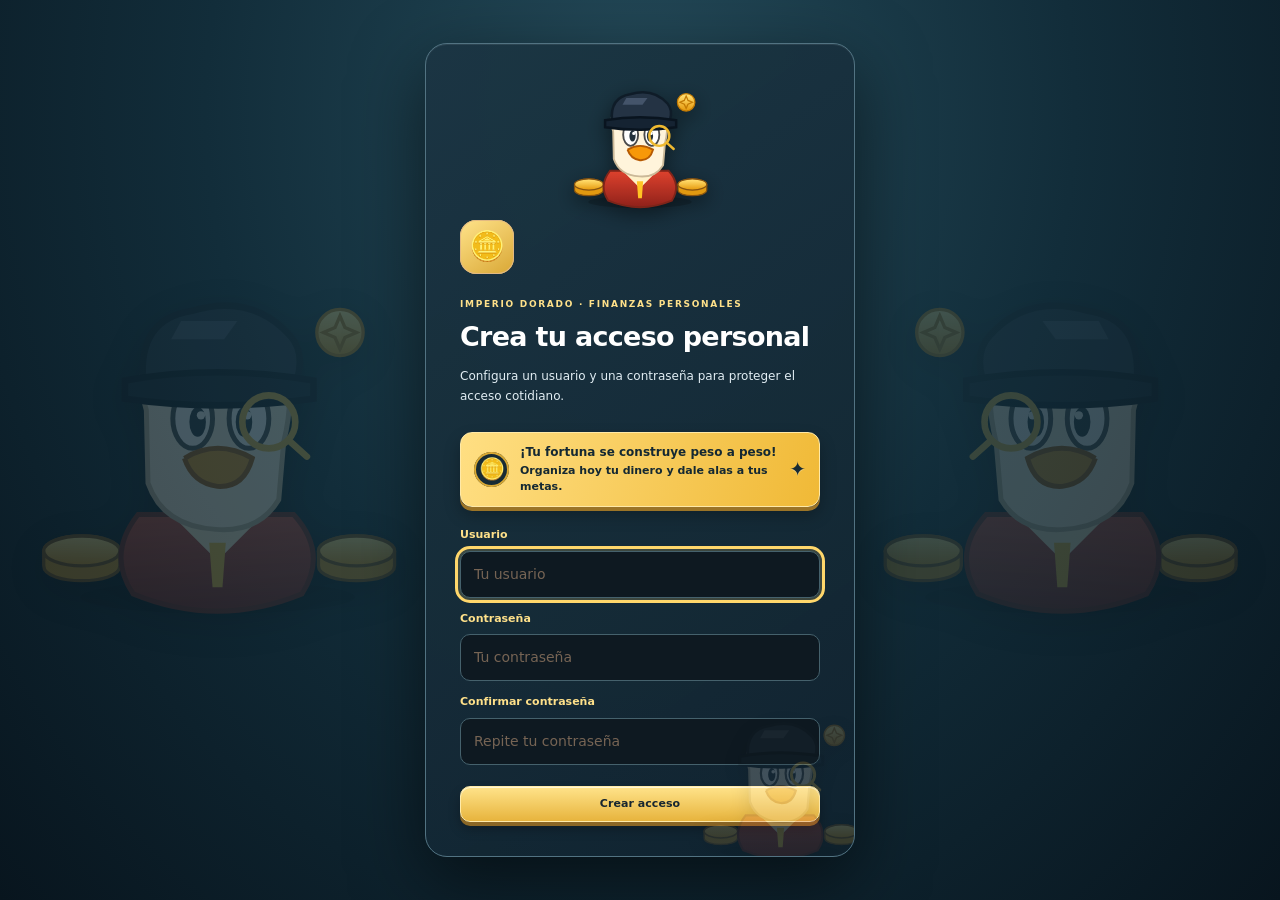
==== commit 8d13567f: "Imperio_Dorrado_Mac_Pato" ====
--- a/index.html
+++ b/index.html
@@ -1,16 +1,18 @@
 <!doctype html>
 <html lang="es">
 <head>
-<meta charset="utf-8"><meta name="viewport" content="width=device-width,initial-scale=1"><meta name="theme-color" content="#d8d0c2">
-<title>Gestor de Gastos | Edwin Ocampo</title><link rel="stylesheet" href="static/styles.css">
+<meta charset="utf-8"><meta name="viewport" content="width=device-width,initial-scale=1"><meta name="theme-color" content="#142b35">
+<title>Imperio Dorado | Finanzas personales</title><link rel="stylesheet" href="static/styles.css">
 </head>
 <body class="auth-locked" data-theme="charcoal">
 <div class="auth-screen" id="authScreen">
   <section class="auth-card">
-    <div class="auth-brand-mark">₲</div>
-    <div class="eyebrow">FINANZAS PERSONALES</div>
+    <img class="duck-mascot auth-mascot" src="static/pato-empresario.svg" alt="Pato empresario rodeado de monedas">
+    <div class="auth-brand-mark" aria-label="Moneda dorada">🪙</div>
+    <div class="eyebrow">IMPERIO DORADO · FINANZAS PERSONALES</div>
     <h1 id="authTitle">Tu espacio financiero</h1>
     <p class="auth-description" id="authDescription">Inicia sesión para entrar a tu gestor de gastos.</p>
+    <aside class="auth-motivation" aria-label="Mensaje motivador"><span class="auth-motivation-coin" aria-hidden="true">🪙</span><div><strong>¡Tu fortuna se construye peso a peso!</strong><p>Organiza hoy tu dinero y dale alas a tus metas.</p></div><span class="auth-motivation-spark" aria-hidden="true">✦</span></aside>
     <form id="authForm" autocomplete="on">
       <label for="authUsername">Usuario</label>
       <input id="authUsername" name="username" type="text" autocomplete="username" maxlength="40" placeholder="Tu usuario" required>
@@ -24,7 +26,7 @@
 </div>
 <div class="app-shell">
   <aside class="sidebar" id="sidebar">
-    <div class="brand"><div class="brand-mark">₲</div><div><strong>Gestor de Gastos</strong><small>EDWIN OCAMPO</small></div></div>
+    <div class="brand"><div class="brand-mark" aria-label="Moneda dorada">🪙</div><div><strong>Imperio Dorado</strong><small>FINANZAS PERSONALES</small></div></div>
     <div class="side-caption">ESPACIO PERSONAL</div>
     <nav class="nav">
       <button class="nav-link active" data-view="dashboard"><span class="nav-icon">▦</span>Resumen general</button>
@@ -46,14 +48,12 @@
     <div class="content">
       <section class="view active" id="view-dashboard">
         <div class="page-heading"><div><div class="eyebrow">TU DINERO, MÁS CLARO</div><h1>Resumen general</h1><p>Una mirada sencilla a cómo se están moviendo tus gastos.</p></div><button class="btn btn-primary" id="addFromDash"><span>＋</span> Registrar movimiento</button></div>
-        <div class="hero-card"><div class="hero-copy"><div class="hero-kicker"><span class="tiny-dot"></span> GASTO ACUMULADO</div><div class="hero-amount" id="totalAmount">$ 0</div><div class="hero-sub">Total de gastos registrados</div><div class="hero-meta"><span class="meta-chip">◷ <span id="countTotal">0 movimientos</span></span><span class="meta-chip">▦ <span id="monthName">Este mes</span></span></div></div><div class="hero-art" aria-hidden="true"><div class="art-circle circle-one"></div><div class="art-circle circle-two"></div><div class="art-card"><span>CONTROL</span><div class="art-line"></div><div class="art-line short"></div><div class="art-spark">↗</div></div><div class="art-coin">$</div></div></div>
-        <div class="stats-grid">
+        <div class="hero-card dashboard-balance-card"><div class="hero-copy"><div class="hero-kicker"><span class="tiny-dot"></span> SALDO DISPONIBLE ESTIMADO</div><div class="hero-amount" id="totalAmount">$ 0</div><div class="hero-sub">Ingresos registrados menos gastos registrados, sin saldo inicial.</div><div class="hero-meta"><span class="meta-chip">◷ <span id="countTotal">0 movimientos</span></span><span class="meta-chip">▦ <span id="monthName">Este mes</span></span></div></div><div class="hero-art" aria-hidden="true"><div class="art-circle circle-one"></div><div class="art-circle circle-two"></div><div class="art-card"><span>CONTROL</span><div class="art-line"></div><div class="art-line short"></div><div class="art-spark">↗</div></div><div class="art-coin">$</div></div></div>
+        <aside class="duck-motivation" aria-live="polite"><img src="static/pato-empresario.svg" alt="Pato empresario con monedas de oro"><div><span class="motivation-kicker">CONSEJO DEL PATO AHORRADOR</span><p id="duckMotivation">Cada peso que cuidas hoy te acerca a una meta mañana.</p></div><span class="motivation-coins" aria-hidden="true">🪙 ✦ 🪙</span></aside>
+        <div class="stats-grid dashboard-summary-grid">
+          <article class="stat-card"><div class="stat-top"><span>Gastos del mes</span><span class="stat-icon icon-tan">−</span></div><strong id="monthAmount">$ 0</strong><small><span class="stat-dot"></span><span id="monthCount">0 gastos este mes</span></small></article>
           <article class="stat-card"><div class="stat-top"><span>Ingresos del mes</span><span class="stat-icon icon-olive">＋</span></div><strong id="incomeMonthAmount">$ 0</strong><small>Entradas registradas este mes</small></article>
-          <article class="stat-card"><div class="stat-top"><span>Saldo del mes</span><span class="stat-icon icon-gold">＝</span></div><strong id="netMonthAmount">$ 0</strong><small>Ingresos menos gastos</small></article><article class="stat-card"><div class="stat-top"><span>Variación de gastos</span><span class="stat-icon icon-rose">↕</span></div><strong id="monthChange">—</strong><small id="monthChangeLabel">Frente al mes anterior</small></article>
-          <article class="stat-card"><div class="stat-top"><span>Gastos del mes</span><span class="stat-icon icon-tan">▦</span></div><strong id="monthAmount">$ 0</strong><small><span class="stat-dot"></span><span id="monthCount">0 movimientos este mes</span></small></article>
-          <article class="stat-card"><div class="stat-top"><span>Gastos de esta semana</span><span class="stat-icon icon-olive">◷</span></div><strong id="weekAmount">$ 0</strong><small>Últimos 7 días de la semana actual</small></article>
-          <article class="stat-card"><div class="stat-top"><span>Promedio diario histórico</span><span class="stat-icon icon-rose">↗</span></div><strong id="avgDay">$ 0</strong><small>Según los días con registros</small></article>
-          <article class="stat-card"><div class="stat-top"><span>Promedio semanal histórico</span><span class="stat-icon icon-gold">⌁</span></div><strong id="avgWeek">$ 0</strong><small>Según las semanas con registros</small></article>
+          <article class="stat-card limit-remaining-card"><div class="stat-top"><span>Límite mensual restante</span><span class="stat-icon icon-gold">⌁</span></div><strong id="limitRemainingAmount">Sin límite</strong><div class="limit-remaining-track" aria-hidden="true"><span id="limitRemainingFill"></span></div><small id="limitRemainingLabel">Configura tu presupuesto mensual</small></article>
         </div>
         <div class="dashboard-grid"><article class="panel chart-panel"><div class="panel-heading"><div><h2>Actividad reciente</h2><p>Gastos registrados en los últimos 7 días</p></div><span class="panel-tag">7 DÍAS</span></div><div class="chart-wrap"><div class="y-labels"><span id="chartY3">$ 0</span><span id="chartY2">$ 0</span><span id="chartY1">$ 0</span><span>$ 0</span></div><div class="chart-main"><div class="grid-lines"><i></i><i></i><i></i><i></i></div><div class="bars" id="bars"></div></div></div></article>
           <article class="panel category-panel"><div class="panel-heading"><div><h2>Por categoría</h2><p>Distribución de tus gastos</p></div><span class="panel-icon">◉</span></div><div id="categoryList" class="category-list"></div><div class="category-foot"><span>Total registrado</span><b id="categoryTotal">$ 0</b></div></article></div>
@@ -69,7 +69,7 @@
       <section class="view" id="view-monthly-close"><div class="page-heading"><div><div class="eyebrow">BALANCE Y PLANIFICACIÓN</div><h1>Cierre mensual</h1><p>Compara el presupuesto con el gasto real y conserva un resumen de cada mes.</p></div></div><div class="panel close-controls"><div class="close-month-field"><label for="closeMonth">Mes que deseas cerrar</label><input id="closeMonth" type="month"><button class="btn btn-primary" id="saveMonthlyClose" type="button">Guardar cierre del mes</button></div></div><div id="monthlyClosePreview" class="monthly-close-grid"></div><div class="panel close-category-panel"><div class="panel-heading"><div><h2>Presupuesto frente a gasto real</h2><p>Comparación por categoría para el mes seleccionado.</p></div></div><div class="table-scroll"><table><thead><tr><th>CATEGORÍA</th><th class="align-right">PRESUPUESTO</th><th class="align-right">GASTADO</th><th class="align-right">DIFERENCIA</th><th>ESTADO</th></tr></thead><tbody id="closeCategoryRows"></tbody></table></div></div><div class="panel close-history-panel"><div class="panel-heading"><div><h2>Cierres guardados</h2><p>Resúmenes históricos que ya guardaste.</p></div></div><div id="monthlyCloseHistory"></div></div></section>
       <section class="view" id="view-notifications"><div class="page-heading"><div><div class="eyebrow">ACTIVIDAD DE TU CUENTA</div><h1>Notificaciones</h1><p>Historial de cambios importantes en tus finanzas.</p></div><div class="notification-page-actions"><button class="btn btn-outline" id="markAllNotificationsRead">Marcar todo como leído</button><button class="btn btn-soft" id="clearReadNotifications">Eliminar leídas</button></div></div><div class="panel notifications-panel"><div class="notifications-toolbar"><div><h2>Centro de notificaciones</h2><p id="notificationsSummary">Tus novedades aparecerán aquí.</p></div><span class="panel-tag" id="notificationUnreadTag">0 PENDIENTES</span></div><div id="notificationsList" class="notifications-list"></div></div></section>
       <section class="view" id="view-profile"><div class="page-heading"><div><div class="eyebrow">TU CUENTA</div><h1>Mi perfil</h1><p>Administra tu información de acceso y tu sesión.</p></div></div><div class="profile-layout"><article class="panel profile-combined"><div class="profile-identity"><div class="profile-avatar" id="profileAvatarLarge">EO</div><div class="profile-info"><span class="profile-kicker">PERFIL PERSONAL</span><h2 id="profileUsername">Usuario</h2><p>Cuenta principal</p></div><div class="profile-status"><span></span> Sesión activa</div><div class="profile-actions"><button class="btn btn-outline" id="profileLogout">Cerrar sesión</button></div></div><div class="profile-security"><div class="settings-heading"><div class="settings-icon">♙</div><div><h2>Seguridad de la cuenta</h2><p>Actualiza tu contraseña de acceso.</p></div></div><div id="passwordForm" class="password-form" role="group" aria-label="Cambiar contraseña"><label for="currentPassword">Contraseña actual</label><input id="currentPassword" type="password" autocomplete="current-password" required><label for="newPassword">Nueva contraseña</label><input id="newPassword" type="password" minlength="4" autocomplete="new-password" required><label for="confirmPassword">Confirmar nueva contraseña</label><input id="confirmPassword" type="password" minlength="4" autocomplete="new-password" required><button class="btn btn-primary" id="passwordSubmit" type="button">Actualizar contraseña</button></div></div></article><article class="panel profile-tools-card"><section class="profile-tool-section backup-panel profile-backup"><div class="settings-heading"><div class="settings-icon">↻</div><div><h2>Respaldos</h2><p>Descarga una copia o restaura tus datos desde un archivo JSON.</p></div></div><div class="backup-actions"><button type="button" class="btn btn-outline" id="backupBtn">↓ Descargar respaldo</button><button type="button" class="btn btn-outline" id="restoreBtn">↑ Restaurar respaldo</button><input type="file" id="restoreFile" accept=".json,application/json" hidden></div><p class="muted-small">Restaurar reemplaza los datos actuales. Descarga una copia antes si quieres conservarlos.</p></section><section class="profile-tool-section profile-danger-card"><div class="settings-heading"><div class="settings-icon danger-icon">!</div><div><h2>Eliminar todos los datos</h2><p>Primero se descargará un respaldo y después podrás confirmar la eliminación de movimientos, alertas, presupuestos y metas.</p></div></div><button type="button" class="btn btn-danger" id="deleteAllDataBtn">Eliminar todos los datos</button></section></article></div></div></section>
-    </div><footer class="footer"><span>GESTOR DE GASTOS <b>·</b> EDWIN OCAMPO</span></footer>
+    </div><footer class="footer"><span>IMPERIO DORADO <b>·</b> FINANZAS PERSONALES</span></footer>
   </main>
 </div>
 <div class="modal-backdrop" id="expenseModal" hidden><section class="modal" role="dialog" aria-modal="true" aria-labelledby="modalTitle"><div class="modal-heading"><div><div class="eyebrow">MOVIMIENTO PERSONAL</div><h2 id="modalTitle">Registrar gasto</h2><p>Completa los datos del movimiento.</p></div><button class="modal-close" id="closeModal" aria-label="Cerrar">×</button></div><form id="expenseForm"><label class="field-label" for="movementTypeInput">Tipo de movimiento <span>*</span></label><select id="movementTypeInput"><option value="gasto">Gasto</option><option value="ingreso">Ingreso</option></select><label class="field-label" for="amountInput">Monto <span>*</span></label><div class="amount-field"><span>$</span><input type="number" id="amountInput" min="1" step="0.01" placeholder="0" required></div><div class="form-two"><div id="categoryFieldWrap"><label class="field-label" for="categoryInput">Categoría <span>*</span></label><select id="categoryInput" required></select></div><div><label class="field-label" for="dateInput">Fecha <span>*</span></label><input type="date" id="dateInput" required></div></div><label class="field-label" for="descriptionInput">Descripción <span>*</span></label><input type="text" id="descriptionInput" maxlength="160" placeholder="Ej. Almuerzo, transporte..." required><div class="modal-actions"><button type="button" class="btn btn-soft" id="cancelModal">Cancelar</button><button type="submit" class="btn btn-primary" id="saveExpense">Guardar gasto</button></div></form></section></div>
--- a/static/styles.css
+++ b/static/styles.css
@@ -1,4 +1,4 @@
-@import url('');
+
 :root{--bg:#eee7de;--surface:#fbf8f3;--surface2:#f2e9df;--ink:#302219;--muted:#705d4d;--line:#d9c9b8;--coffee:#543927;--coffee2:#76533a;--copper:#a96f43;--tan:#e2c7a7;--olive:#69754f;--rose:#925c4e;--gold:#a9823f;--shadow:0 4px 14px rgba(58,37,23,.07);--radius:14px}*{box-sizing:border-box}body{margin:0;background:var(--bg);color:var(--ink);font-family:Inter,ui-sans-serif,system-ui,-apple-system,BlinkMacSystemFont,"Segoe UI",sans-serif;font-size:14px;line-height:1.5}button,input,select{font:inherit}button{cursor:pointer}.app-shell{min-height:100vh}.sidebar{width:246px;position:fixed;inset:0 auto 0 0;background:#281c15;color:#f5eadb;padding:28px 17px 20px;display:flex;flex-direction:column;z-index:10}.brand{display:flex;align-items:center;gap:11px;padding:0 9px 35px}.brand-mark{height:40px;width:40px;border-radius:13px;background:#bc8755;color:#2a1b11;display:grid;place-items:center;font-size:23px;font-weight:800;box-shadow:inset 0 0 0 1px #d7ad7d}.brand strong{display:block;font-size:14px;letter-spacing:-.3px}.brand small{display:block;font-size:9px;letter-spacing:2px;color:#c6a88d;margin-top:2px}.side-caption{font-size:9px;font-weight:800;letter-spacing:1.6px;color:#9c8067;padding:0 12px 12px}.nav{display:grid;gap:6px}.nav-link{display:flex;align-items:center;gap:12px;width:100%;padding:12px 12px;border:0;background:transparent;color:#c7b5a4;text-align:left;border-radius:10px;font-weight:550;font-size:12px;transition:.18s}.nav-link:hover{background:#39281d;color:#fff4e8}.nav-link.active{background:#6d4a31;color:#fff6e9;box-shadow:inset 3px 0 #d6a16a}.nav-icon{width:20px;text-align:center;font-size:18px;color:#d6b18b}.nav-badge{margin-left:auto;background:#b57e4d;color:#fff4e8;border-radius:20px;min-width:21px;text-align:center;padding:1px 6px;font-size:10px}.sidebar-bottom{margin-top:auto}.local-pill{display:flex;align-items:center;gap:10px;padding:12px;background:#34251b;border:1px solid #4b3526;border-radius:12px}.local-pill>span{width:8px;height:8px;border-radius:50%;background:#9fa777;box-shadow:0 0 0 4px #53604433}.local-pill b,.local-pill small{display:block}.local-pill b{font-size:11px}.local-pill small{font-size:10px;color:#bca48e;margin-top:2px}.sidebar-note{font-size:10px;line-height:1.6;color:#8f7763;padding:12px 4px 0}.main-area{margin-left:246px;min-height:100vh;display:flex;flex-direction:column}.topbar{height:68px;border-bottom:1px solid #e6dbce;background:rgba(255,253,249,.8);display:flex;align-items:center;justify-content:space-between;padding:0 38px;position:sticky;top:0;z-index:5;backdrop-filter:blur(12px)}.breadcrumb{font-size:11px;color:#95816e}.breadcrumb span{padding:0 9px;color:#c6b7a6}.breadcrumb b{color:#4a3425;font-weight:650}.top-actions{display:flex;align-items:center;gap:17px}.today-label{font-size:11px;color:#8e7a67}.avatar{border:1px solid #d5b99a;background:#e8d5bc;color:#68462e;width:34px;height:34px;border-radius:50%;font-size:11px;font-weight:800}.mobile-menu{display:none}.content{padding:31px 38px 26px;flex:1;max-width:1600px;width:100%;margin:0 auto}.view{display:none}.view.active{display:block;animation:fadeIn .25s ease}@keyframes fadeIn{from{opacity:.3;transform:translateY(4px)}to{opacity:1;transform:translateY(0)}}.page-heading{display:flex;justify-content:space-between;align-items:center;gap:18px;margin-bottom:23px}.eyebrow{font-size:9px;font-weight:800;letter-spacing:1.7px;color:#a8794f;margin-bottom:6px}.page-heading h1{font-size:27px;line-height:1.2;letter-spacing:-.8px;margin:0;color:#352419;font-weight:750}.page-heading p{margin:7px 0 0;color:#8e7b69;font-size:12px}.btn{display:inline-flex;align-items:center;justify-content:center;gap:8px;border-radius:9px;padding:10px 14px;border:1px solid transparent;font-size:11px;font-weight:700;white-space:nowrap;transition:transform .15s,background .15s}.btn:active{transform:translateY(1px)}.btn-primary{background:#65442e;color:#fff8ee;box-shadow:0 4px 10px #54392720}.btn-primary:hover{background:#7b5638}.btn-primary>span{font-size:17px;line-height:12px}.btn-soft{background:#f3e8da;border-color:#e8d7c3;color:#6c4a31}.btn-soft:hover{background:#ebdac5}.btn-outline{background:#fffdf9;border-color:#e4d8ca;color:#6c4a31}.btn-outline:hover{background:#f7eee2}.hero-card{min-height:196px;background:linear-gradient(112deg,#4b3020 0%,#67462e 54%,#835c3b 100%);border-radius:18px;color:#fff4e7;padding:27px 31px;position:relative;overflow:hidden;box-shadow:0 12px 27px #55372120;display:flex;align-items:center}.hero-copy{position:relative;z-index:2}.hero-kicker{font-size:9px;letter-spacing:1.7px;font-weight:800;color:#d6b796;display:flex;align-items:center;gap:8px}.tiny-dot{height:6px;width:6px;border-radius:50%;background:#d6a16a}.hero-amount{font-size:38px;font-weight:750;letter-spacing:-1.5px;margin:7px 0 0;font-variant-numeric:tabular-nums}.hero-sub{font-size:11px;color:#ddc7b1}.hero-meta{display:flex;gap:8px;margin-top:19px}.meta-chip{font-size:10px;border:1px solid #c6a48655;background:#ffffff0b;border-radius:6px;padding:5px 9px;color:#e8d2bc}.hero-art{position:absolute;right:8%;top:-25px;width:280px;height:250px;opacity:.92}.art-circle{position:absolute;border:1px solid #e5c39b38;border-radius:50%}.circle-one{width:245px;height:245px;right:2px;top:10px}.circle-two{width:190px;height:190px;right:30px;top:37px;background:#d7ad7d08}.art-card{position:absolute;right:45px;top:56px;width:145px;height:105px;background:linear-gradient(130deg,#d9b78d,#9e7048);border:1px solid #e8cda9;border-radius:12px;transform:rotate(-10deg);padding:15px;box-shadow:0 14px 25px #24160d55;color:#65442d;font-size:8px;letter-spacing:2px;font-weight:800}.art-line{height:4px;width:73px;background:#79553766;border-radius:5px;margin-top:13px}.art-line.short{width:45px;margin-top:7px}.art-spark{position:absolute;right:14px;bottom:10px;font-size:30px;font-weight:400}.art-coin{position:absolute;right:14px;top:125px;border-radius:50%;width:49px;height:49px;background:#c49a60;border:5px double #f0d5a9;color:#5c3c24;display:grid;place-items:center;font-size:20px;font-weight:800;box-shadow:0 7px 18px #24160d55}.stats-grid{display:grid;grid-template-columns:repeat(4,minmax(0,1fr));gap:14px;margin:18px 0}.stat-card,.panel{background:var(--surface);border:1px solid var(--line);border-radius:var(--radius);box-shadow:var(--shadow)}.stat-card{padding:17px 17px 15px;min-width:0}.stat-top{display:flex;justify-content:space-between;align-items:center;gap:6px;color:#7e6a58;font-size:10px;font-weight:650}.stat-icon{width:30px;height:30px;border-radius:9px;display:grid;place-items:center;font-size:15px;flex-shrink:0}.icon-tan{background:#f2e1cd;color:#8b603a}.icon-olive{background:#e7eadc;color:#65714d}.icon-rose{background:#f1dfd8;color:#a46451}.icon-gold{background:#f3e8ca;color:#9e7b35}.stat-card>strong{display:block;font-size:21px;letter-spacing:-.5px;margin:10px 0 5px;font-variant-numeric:tabular-nums}.stat-card>small{font-size:9px;color:#a08d7a;display:flex;align-items:center;gap:6px}.stat-dot{width:5px;height:5px;border-radius:50%;background:#8d9a6b}.dashboard-grid{display:grid;grid-template-columns:minmax(0,1.45fr) minmax(260px,.85fr);gap:15px;margin-bottom:15px}.panel{padding:20px;min-width:0}.panel-heading{display:flex;align-items:flex-start;justify-content:space-between;gap:10px}.panel-heading h2,.table-title h2,.settings-heading h2{margin:0;font-size:13px;letter-spacing:-.2px;font-weight:750}.panel-heading p,.table-title p,.settings-heading p{margin:4px 0 0;color:#9a8775;font-size:10px}.panel-tag{border-radius:6px;padding:5px 7px;background:#f4eadd;color:#8d6747;font-size:8px;font-weight:800;letter-spacing:1px}.panel-icon{font-size:20px;color:#9a7756}.chart-wrap{display:flex;height:185px;margin-top:20px;gap:12px}.y-labels{display:flex;flex-direction:column;justify-content:space-between;color:#a39180;font-size:9px;padding-bottom:24px;width:49px;text-align:right}.chart-main{flex:1;position:relative;min-width:0}.grid-lines{position:absolute;inset:0 0 24px;display:flex;flex-direction:column;justify-content:space-between}.grid-lines i{border-top:1px dashed #e9ded0}.bars{position:absolute;inset:0 0 0;display:flex;align-items:stretch;justify-content:space-around;gap:9px}.bar-column{height:100%;flex:1;display:flex;flex-direction:column;justify-content:flex-end;align-items:center;position:relative;min-width:0}.bar-value{font-size:8px;color:#8d735c;margin-bottom:4px;white-space:nowrap}.bar{width:min(27px,75%);min-height:3px;background:linear-gradient(180deg,#bc8c5c,#8c6241);border-radius:5px 5px 2px 2px;position:relative;z-index:1;transition:height .25s}.bar.today{background:linear-gradient(180deg,#7e8b62,#586345)}.bar-day{height:22px;display:flex;align-items:flex-end;padding-bottom:2px;font-size:9px;color:#9a8775;white-space:nowrap}.category-list{display:grid;gap:15px;margin-top:24px}.category-row{display:grid;grid-template-columns:minmax(90px,1fr) 2fr auto;gap:10px;align-items:center}.category-name{font-size:10px;color:#7c6958;overflow:hidden;text-overflow:ellipsis;white-space:nowrap}.category-track{height:6px;background:#f0e7dc;border-radius:8px;overflow:hidden}.category-fill{height:100%;border-radius:8px;background:#9b7554}.category-row:nth-child(4n+2) .category-fill{background:#89916d}.category-row:nth-child(4n+3) .category-fill{background:#b27b6b}.category-row:nth-child(4n) .category-fill{background:#c3a05f}.category-value{font-size:10px;color:#493629;font-weight:700;white-space:nowrap}.category-foot{border-top:1px solid #eee3d6;margin-top:21px;padding-top:13px;display:flex;justify-content:space-between;color:#8f7a67;font-size:10px}.category-foot b{color:#4d3625;font-size:12px}.bottom-grid{display:grid;grid-template-columns:minmax(0,1.55fr) minmax(250px,.75fr);gap:15px}.recent-panel{padding-bottom:5px}.text-btn{background:none;border:0;color:#8c6849;font-size:10px;font-weight:750}.text-btn span{font-size:15px;margin-left:5px}.table-scroll{width:100%;overflow-x:auto}table{width:100%;border-collapse:collapse;text-align:left;white-space:nowrap}th{font-size:8px;letter-spacing:.8px;font-weight:800;color:#a18c78;padding:14px 10px;border-bottom:1px solid #eee4d8}td{padding:13px 10px;border-bottom:1px solid #f1e9df;color:#705b49;font-size:10px}tbody tr:last-child td{border-bottom:0}td:first-child{padding-left:10px}.align-right{text-align:right}.expense-description{display:flex;align-items:center;gap:9px;color:#483427;font-weight:700}.expense-icon{height:29px;width:29px;border-radius:9px;display:grid;place-items:center;background:#f1e3d2;color:#88613e;font-size:13px;flex-shrink:0}.expense-description small{display:block;color:#a28e7a;font-weight:500;font-size:9px;margin-top:2px}.amount-cell{font-weight:750;color:#4a3425;font-variant-numeric:tabular-nums}.category-chip{background:#f4ebdf;color:#856344;padding:4px 7px;border-radius:5px;font-size:9px}.empty-state{text-align:center;padding:28px 10px!important;color:#a08c79!important}.limit-panel{padding-bottom:17px}.limit-item{margin-top:20px}.limit-info{display:flex;justify-content:space-between;gap:10px;font-size:10px;margin-bottom:8px}.limit-info span{color:#846f5d}.limit-info b{font-size:10px}.limit-track{height:7px;background:#efe5d9;border-radius:8px;overflow:hidden}.limit-fill{height:100%;border-radius:8px;background:#8b946b}.limit-fill.warning{background:#bd8452}.limit-caption{display:flex;justify-content:space-between;color:#a18d7a;font-size:9px;margin-top:6px}.full-btn{width:100%;margin-top:22px}.footer{display:flex;justify-content:space-between;align-items:center;padding:15px 38px;border-top:1px solid #e6dbce;color:#a28c78;font-size:8px;letter-spacing:.8px}.footer b{color:#c39a73;padding:0 3px}.footer span:last-child{display:flex;align-items:center;gap:7px;letter-spacing:0;font-size:9px}.footer i{height:6px;width:6px;border-radius:50%;background:#8b956d}.filters-panel{padding:13px;display:flex;align-items:center;gap:10px;margin-bottom:16px}.filter-search{height:37px;display:flex;align-items:center;gap:8px;padding:0 11px;border:1px solid #e8ded2;border-radius:8px;flex:1;min-width:150px;background:#fffdfa;color:#a18b76}.filter-search span{font-size:20px}.filter-search input{width:100%;border:0;outline:0;background:transparent;font-size:11px;color:var(--ink)}.filters-panel select{height:37px;border:1px solid #e8ded2;border-radius:8px;background:#fffdfa;color:#725b47;padding:0 10px;font-size:10px;max-width:190px}.table-panel{padding:0;overflow:hidden}.table-title{padding:20px 20px 14px;display:flex;justify-content:space-between;align-items:center;gap:15px}.table-panel table th:first-child,.table-panel table td:first-child{padding-left:20px}.table-panel table th:last-child,.table-panel table td:last-child{padding-right:20px}.table-panel table td{padding-top:15px;padding-bottom:15px}.action-buttons{display:flex;justify-content:flex-end;gap:6px}.icon-btn{width:27px;height:27px;border:1px solid #eadfd1;border-radius:7px;background:#fffaf3;color:#8a6749;display:grid;place-items:center;font-size:12px}.icon-btn.delete{color:#a45e4d}.table-footer{padding:14px 20px;display:flex;justify-content:space-between;align-items:center;background:#fbf6ef;color:#a08c79;font-size:10px}.table-footer strong{font-weight:500}.table-footer b{font-size:12px;color:#513a28;margin-left:12px}.heading-count{background:#f0e2d0;color:#886344;border-radius:20px;padding:7px 12px;font-size:10px;font-weight:750}.report-selector{display:inline-flex;gap:4px;padding:4px;background:#ece0d1;border-radius:10px;margin-bottom:17px}.report-tab{border:0;border-radius:7px;padding:9px 19px;background:transparent;color:#8b735c;font-size:11px;font-weight:700}.report-tab.active{background:#fffdf9;color:#5b3d28;box-shadow:0 2px 5px #4c2e1c10}.report-summary{padding:24px 27px;display:flex;align-items:center;justify-content:space-between;margin-bottom:16px;background:linear-gradient(110deg,#fffdf9,#f5e8d7)}.report-summary span,.report-summary small{display:block;color:#947d67;font-size:10px}.report-summary strong{display:block;font-size:29px;letter-spacing:-.7px;margin:4px 0}.report-symbol{height:54px;width:54px;border-radius:15px;background:#ead7bf;color:#8a603a;display:grid;place-items:center;font-size:25px}.report-note{display:flex;gap:12px;align-items:flex-start;margin-top:16px;background:#f8f0e5}.note-icon{width:23px;height:23px;display:grid;place-items:center;border-radius:50%;background:#ead7bd;color:#805b38;font-weight:800;flex-shrink:0}.report-note b{font-size:11px}.report-note p{font-size:10px;color:#8f7a66;margin:4px 0 0;line-height:1.7}.alert-intro{background:#f2e6d6;border:1px solid #e8d7c2;border-radius:14px;padding:17px 19px;display:flex;gap:14px;align-items:center;margin-bottom:17px}.alert-intro-icon{height:40px;width:40px;border-radius:12px;background:#e4ceb2;color:#835a36;display:grid;place-items:center;font-size:23px;flex-shrink:0}.alert-intro b{font-size:12px;color:#60452f}.alert-intro p{margin:4px 0 0;font-size:10px;color:#8f755c}.alerts-list{display:grid;gap:10px}.alert-card{padding:17px 19px;background:var(--surface);border:1px solid var(--line);border-radius:13px;display:flex;align-items:flex-start;gap:13px}.alert-card-icon{height:34px;width:34px;border-radius:10px;display:grid;place-items:center;background:#f4e2d1;color:#a36c42;font-size:17px;flex-shrink:0}.alert-card-content{flex:1;min-width:0}.alert-card-top{display:flex;gap:8px;align-items:center;flex-wrap:wrap}.alert-card-top b{font-size:11px}.alert-type{font-size:8px;font-weight:800;letter-spacing:.5px;border-radius:5px;padding:4px 6px;background:#f0e2d0;color:#93683f}.alert-card p{margin:6px 0;color:#8b7764;font-size:10px}.alert-meta{display:flex;gap:15px;flex-wrap:wrap;color:#a08b77;font-size:9px}.alert-meta strong{color:#6c4b32}.alert-delete{border:0;background:transparent;color:#b08368;font-size:18px}.settings-layout{display:grid;grid-template-columns:1fr 1fr;gap:16px}.settings-panel,.backup-panel{padding:22px}.settings-heading{display:flex;align-items:center;gap:12px;margin-bottom:23px}.settings-icon{width:37px;height:37px;display:grid;place-items:center;border-radius:11px;background:#f0e1cf;color:#8a603b;font-size:20px;flex-shrink:0}.form-row{display:flex;justify-content:space-between;align-items:center;gap:20px;padding:15px 0;border-top:1px solid #f0e6da}.form-row label{font-size:11px;font-weight:750}.form-row label small{display:block;color:#9d8875;font-weight:450;font-size:9px;margin-top:3px}.percent-input{display:flex;align-items:center;gap:8px}.percent-input input{width:83px;padding:9px;border:1px solid #e6d8c7;border-radius:8px;background:#fffaf4;color:#493324;font-weight:700;text-align:right;outline-color:#b68a61}.percent-input span{color:#967c64}.settings-preview{background:#f8f0e5;border-radius:9px;padding:12px;margin-top:10px;font-size:10px;color:#886d52;line-height:1.7}.category-limits{display:grid;gap:9px}.category-limit-row{display:grid;grid-template-columns:minmax(90px,1fr) 85px;gap:10px;align-items:center}.category-limit-row label{font-size:10px;color:#705844}.category-limit-row input{width:100%;border:1px solid #e6d8c7;border-radius:7px;padding:8px;background:#fffaf4;color:#493324;text-align:right;outline-color:#b68a61}.settings-actions{display:flex;gap:8px;flex-wrap:wrap;margin-top:22px}.backup-panel{grid-column:1/-1}.backup-panel .settings-heading{margin-bottom:15px}.backup-actions{display:flex;gap:10px;flex-wrap:wrap}.muted-small{font-size:9px;color:#9b8876;margin:12px 0 0}.modal-backdrop{position:fixed;inset:0;z-index:30;background:#24180f91;display:grid;place-items:center;padding:18px;backdrop-filter:blur(4px)}.modal-backdrop[hidden]{display:none}.modal{width:min(100%,490px);background:#fffdf9;border:1px solid #e6d5c1;border-radius:18px;padding:25px;box-shadow:0 25px 70px #1c110b55;animation:fadeIn .18s ease}.modal-heading{display:flex;justify-content:space-between;align-items:flex-start;margin-bottom:23px}.modal-heading h2{font-size:22px;margin:0;letter-spacing:-.5px}.modal-heading p{font-size:11px;color:#96816d;margin:5px 0 0}.modal-close{height:31px;width:31px;border:1px solid #e9dfd3;background:#faf4eb;border-radius:8px;color:#7e6248;font-size:23px;line-height:1}.field-label{display:block;font-size:10px;font-weight:750;color:#6d5038;margin:0 0 7px}.field-label span{color:#b46e4e}.amount-field{display:flex;align-items:center;border:1px solid #dfcdb8;border-radius:9px;background:#fffaf4;margin-bottom:17px}.amount-field>span{padding-left:13px;font-size:15px;color:#9b7958;font-weight:700}.amount-field input{border:0!important;background:transparent!important;flex:1;font-size:22px;font-weight:750;padding:12px 10px!important;outline:0!important}.modal input:not([type=number]),.modal select{width:100%;border:1px solid #e5d9ca;border-radius:8px;background:#fffaf5;color:#4c3524;padding:11px;font-size:11px;outline-color:#b58a61;margin-bottom:16px}.modal input[type=number]{width:100%;min-width:0}.form-two{display:grid;grid-template-columns:1fr 1fr;gap:13px}.modal-hint{padding:10px 12px;background:#f6ede1;border-radius:8px;color:#94785c;font-size:9px;line-height:1.6}.modal-actions{display:flex;justify-content:flex-end;gap:9px;margin-top:19px}.toast-region{position:fixed;right:22px;bottom:22px;z-index:50;display:grid;gap:8px}.toast{background:#302219;color:#fff5e9;border:1px solid #674a32;border-radius:10px;padding:12px 15px;box-shadow:0 8px 25px #26170e33;font-size:11px;max-width:min(360px,calc(100vw - 40px));animation:fadeIn .2s}.toast.error{background:#6f392d;border-color:#9a5e4f}.toast.success{background:#39442f;border-color:#657750}.empty-illustration{font-size:28px;color:#b39a7e;margin-bottom:8px}.empty-copy{display:block;font-size:10px;color:#a28d79;margin-top:4px}.view .empty-state{padding:38px 15px!important}.sr-only{position:absolute;width:1px;height:1px;padding:0;margin:-1px;overflow:hidden;clip:rect(0,0,0,0);white-space:nowrap;border:0}
 @media(min-width:1500px){.content{padding-left:48px;padding-right:48px}.topbar{padding-left:48px;padding-right:48px}.stats-grid{gap:18px}.stat-card{padding:20px}}
 @media(max-width:1200px){.content{padding:27px 25px}.topbar{padding:0 25px}.stats-grid{grid-template-columns:repeat(2,minmax(0,1fr))}.hero-art{right:1%}.dashboard-grid{grid-template-columns:minmax(0,1.2fr) minmax(250px,.8fr)}.bottom-grid{grid-template-columns:1fr}.category-row{grid-template-columns:minmax(80px,1fr) 2fr auto}.settings-layout{grid-template-columns:1fr}.backup-panel{grid-column:auto}}
@@ -388,10 +388,10 @@
 .recurring-form>div{min-width:0}
 .recurring-form input,.recurring-form select{width:100%;min-width:0}
 .recurring-list{display:grid;gap:9px}
-.recurring-item{display:grid;grid-template-columns:minmax(150px,1fr) auto auto;gap:16px;align-items:center;padding:13px 15px;border:1px solid var(--border-color,#d8c7b5);border-radius:12px;background:var(--panel-soft,#f8f3ec)}
+.recurring-item{display:grid;grid-template-columns:minmax(150px,1fr) auto auto;gap:16px;align-items:center;padding:13px 15px;border:1px solid #42616b;border-radius:12px;background:linear-gradient(145deg,#1d3542,#142832)}
 .recurring-item.is-due{border-left:4px solid #b66a45}
 .recurring-item>div:first-child{display:grid;gap:4px;min-width:0}
-.recurring-item small{color:var(--text-muted,#74675b);font-size:.82rem}
+.recurring-item small{color:#c5d6df;font-size:.82rem}
 .recurring-item-actions{display:flex;gap:8px;flex-wrap:wrap}
 .recurring-item-actions .btn{padding:8px 11px;white-space:nowrap}
 #categoryFieldWrap[hidden]{display:none!important}
@@ -436,10 +436,330 @@
 body[data-theme="charcoal"] .habit-track{background:#4b3629}body[data-theme="charcoal"] .habit-track span{background:#c08b5d}
 body[data-theme="charcoal"] .habits-increase{color:#f0a18c!important}body[data-theme="charcoal"] .habits-decrease{color:#b8d3a2!important}
 
-/* Ajuste visual v4.0: tema Moka equilibrado, menos relieve y texto secundario más legible */
-.panel,.stat-card{box-shadow:0 3px 10px rgba(58,37,23,.045);border-color:var(--line)}
-.panel{border-radius:14px}
-.panel-heading p,.table-title p,.settings-heading p,.page-heading p,.stat-card>small,.today-label,.breadcrumb{color:#705d4d}
+/* Ajuste v4.0: reglas específicas de la tarjeta de configuración de límites. */
 .settings-reset-card{margin-top:14px;padding:14px 15px;border:1px solid var(--line);border-radius:11px;background:var(--surface2);box-shadow:none}
 .settings-reset-card .settings-heading{margin-bottom:10px}
 .settings-reset-card .settings-heading p{max-width:620px}
+
+/* v4.1 — resumen principal minimalista. Las reglas de tema y responsive existentes se conservan. */
+.dashboard-balance-card{min-height:164px;padding:24px 28px;border-radius:15px;box-shadow:0 6px 18px rgba(58,37,23,.09)}
+.dashboard-balance-card .hero-amount{font-size:clamp(29px,3vw,36px);line-height:1.2;overflow-wrap:anywhere}
+.dashboard-balance-card .hero-sub{max-width:470px;line-height:1.55;color:#f0ddc8}
+.dashboard-summary-grid{grid-template-columns:repeat(3,minmax(0,1fr));gap:12px;margin:13px 0 16px}
+.dashboard-summary-grid .stat-card{min-height:116px;padding:15px 16px 13px;display:flex;flex-direction:column;justify-content:flex-start;gap:0}
+.dashboard-summary-grid .stat-top{font-size:11px;color:#65513f}
+.dashboard-summary-grid .stat-card>strong{font-size:clamp(18px,1.7vw,23px);margin:9px 0 5px;line-height:1.25;overflow-wrap:anywhere}
+.dashboard-summary-grid .stat-card>small{font-size:10px;line-height:1.4;color:#705d4d}
+.limit-remaining-track{height:5px;background:#e2d5c5;border-radius:99px;overflow:hidden;margin:1px 0 7px}
+.limit-remaining-track span{display:block;width:0;height:100%;border-radius:99px;background:#77815b;transition:width .2s ease}
+.limit-remaining-track span.over-budget{background:#a24e3f}
+.dashboard-summary-grid .limit-remaining-card>strong{margin-bottom:7px}
+@media(max-width:900px){.dashboard-summary-grid{grid-template-columns:repeat(3,minmax(0,1fr));gap:10px}.dashboard-summary-grid .stat-card{padding:13px}}
+@media(max-width:600px){.dashboard-balance-card{min-height:148px;padding:19px}.dashboard-balance-card .hero-art{right:-145px;opacity:.42}.dashboard-summary-grid{grid-template-columns:1fr;gap:9px}.dashboard-summary-grid .stat-card{min-height:0;padding:13px 14px}.dashboard-summary-grid .stat-card>strong{font-size:20px;margin:6px 0 4px}.dashboard-summary-grid .stat-top{align-items:center;font-size:11px}.dashboard-summary-grid .stat-card>small{font-size:10px}}
+
+
+/* Movimientos anteriores al inicio del control financiero: se conservan solo como historial. */
+.historical-movement{display:block;margin-top:3px;color:var(--muted);font-size:.7rem;font-weight:600;letter-spacing:.01em}
+.historical-amount{color:var(--muted)!important;opacity:.78}
+
+
+/* Tema visual v5.1: mascota distribuida sin alterar la estructura ni el flujo */
+:root{--bg:#101a23;--surface:#182832;--surface2:#203640;--ink:#f7f4eb;--muted:#d1dbe0;--line:#3b5661;--coffee:#17313b;--coffee2:#234752;--copper:#e6b84d;--tan:#e6b84d;--olive:#4d8069;--gold:#ffd76b;--shadow:0 10px 28px rgba(0,0,0,.22)}
+body[data-theme]{background:radial-gradient(ellipse at 85% 10%,#1d3b43 0%,#101a23 48%,#0b131a 100%);color:#f7f4eb}
+.sidebar{background:linear-gradient(180deg,#142b35,#10202a);border-right:1px solid #34515c}
+.nav-link{color:#d0dce0}.nav-link:hover,.nav-link.active{background:#234650;color:#fff4c9}.nav-link.active{box-shadow:inset 3px 0 #ffd76b}
+.topbar{background:rgba(17,31,40,.94)!important;border-color:#36505b!important}.breadcrumb,.today-label{color:#c5d2d8}.breadcrumb b{color:#fff0bf!important}
+.page-heading h1,.panel-heading h2,.table-title h2,.settings-heading h2,.stat-card>strong,.category-value,.category-foot b{color:#fff7e5!important}.page-heading p,.panel-heading p,.table-title p,.settings-heading p,.stat-top,.stat-card>small,.category-name,.category-foot,.muted-small,.alert-meta{color:#c5d3d9!important}
+.stat-card,.panel,.alert-card{background:linear-gradient(145deg,#1b303a,#152630)!important;border-color:#385560!important;box-shadow:0 8px 22px #0003!important}
+.btn-primary{background:linear-gradient(105deg,#ffe18a,#e5ad32)!important;color:#202a2b!important;border-color:#ffe18a!important}.btn-soft,.btn-outline{background:#243d47!important;color:#fff1c7!important;border-color:#45616c!important}
+input,select,textarea,body[data-theme] input,body[data-theme] select,body[data-theme] textarea{background:#0e1921!important;color:#fff9ed!important;border-color:#45616c!important}input::placeholder,textarea::placeholder{color:#b7c5ca!important}
+body[data-theme] .table-scroll table th{color:#ffdc7d!important;border-color:#38515b}body[data-theme] .table-scroll table td{color:#f2f5f3!important;border-color:#2c424b}body[data-theme] .table-scroll table tbody tr:hover{background:#213b44!important}
+.hero-card{background:linear-gradient(115deg,#102b36,#17404a 65%,#23564e)!important;border:1px solid #42636a}.hero-sub,.hero-kicker{color:#f3df9a!important}.art-card{background:linear-gradient(135deg,#ffe18a,#c58b22)!important}.art-coin{background:linear-gradient(135deg,#fff0a7,#d99b20)!important}
+.auth-screen{background:radial-gradient(ellipse at 50% 0%,#203d47 0%,#111e27 58%,#0a1218 100%)!important}.auth-card{position:relative;overflow:hidden;background:linear-gradient(155deg,#1b303a,#101c25)!important;border-color:#45616c!important;color:#f8f4e9!important}.auth-card h1{color:#fff9ed!important}.auth-description{color:#d0dce0!important}.auth-card form>label,.auth-card #authConfirmWrap label{color:#fff0c8!important}.auth-brand-mark{background:#ffd76b!important;color:#18272e!important}.auth-mascot{display:block;width:150px;height:138px;object-fit:contain;margin:0 auto 4px;filter:drop-shadow(0 7px 9px #0005)}
+/* Pequeñas monedas y la mascota como detalles decorativos en tarjetas y navegación */
+.brand{position:relative}.brand:after{content:"";width:42px;height:42px;flex:0 0 42px;margin-left:auto;background:url("pato-empresario.svg") center/contain no-repeat;opacity:.96}.brand-mark{background:#ffd76b!important;color:#1a2b32!important}.hero-art{background:url("pato-empresario.svg") center/contain no-repeat;right:4%;top:8px;width:180px;height:180px;opacity:.96}.hero-art>*{opacity:.18}.stat-card,.panel{position:relative;overflow:hidden}.stat-card:after{content:"";position:absolute;right:9px;bottom:7px;width:28px;height:28px;background:url("pato-empresario.svg") center/contain no-repeat;opacity:.13;pointer-events:none}.stat-icon{background:#344b43!important;color:#ffdc76!important;border:1px solid #8a713a}.panel-tag,.heading-count,.category-chip,.alert-type{background:#2c464b!important;color:#ffe08a!important;border-color:#60746b!important}.avatar{background:#ffd76b!important;color:#152831!important;border-color:#fff0b1!important}
+
+
+/* Tema v5.2: fondos más ricos y presencia decorativa de la mascota en toda la app */
+:root{
+  --bg:#0c151e; --surface:#172630; --surface2:#203741;
+  --ink:#fffaf0; --muted:#d5e0e5; --line:#3d5965;
+  --coffee:#17313b; --coffee2:#28505a; --copper:#e7b94e;
+  --tan:#f0ca68; --olive:#4f826b; --gold:#ffda70;
+  --shadow:0 12px 28px rgba(0,0,0,.27)
+}
+body[data-theme]{background:radial-gradient(ellipse at 12% 8%,#1c3a45 0,transparent 36%),radial-gradient(ellipse at 88% 86%,#173a34 0,transparent 30%),linear-gradient(135deg,#0b141d,#12232d 55%,#0b171c)!important;color:#fffaf0}
+.app-shell{background:transparent}
+.content{position:relative;isolation:isolate}
+.content:before{content:"";position:fixed;z-index:-1;right:2.5%;bottom:3%;width:min(25vw,280px);height:min(25vw,280px);background:url("pato-empresario.svg") center/contain no-repeat;opacity:.075;pointer-events:none;filter:drop-shadow(0 8px 14px #000)}
+.sidebar{background:linear-gradient(180deg,#142b35 0%,#10212a 58%,#102c29 100%)!important}
+.topbar{background:rgba(12,25,34,.96)!important;backdrop-filter:blur(12px)}
+.page-heading,.panel-heading,.table-title,.settings-heading{position:relative}
+.page-heading:after{content:"";display:block;width:76px;height:4px;margin-top:10px;border-radius:99px;background:linear-gradient(90deg,#ffda70,#3d806a)}
+.page-heading h1,.panel-heading h2,.table-title h2,.settings-heading h2,.stat-card>strong,.category-value,.category-foot b{color:#fffaf0!important;text-shadow:0 1px 0 #0002}
+.page-heading p,.panel-heading p,.table-title p,.settings-heading p,.stat-top,.stat-card>small,.category-name,.category-foot,.muted-small,.alert-meta,.field-label,label{color:#d8e3e7!important}
+.panel,.stat-card,.alert-card,.auth-card,.action-confirm-modal,.modal-card,.dialog-card{border-color:#42616b!important;box-shadow:0 12px 26px rgba(0,0,0,.24)!important}
+.panel{background:linear-gradient(145deg,rgba(27,49,59,.98),rgba(17,35,44,.98))!important;position:relative;overflow:hidden}
+.panel:after{content:"";position:absolute;right:12px;top:12px;width:54px;height:54px;background:url("pato-empresario.svg") center/contain no-repeat;opacity:.09;pointer-events:none}
+.stat-card{background:linear-gradient(145deg,#203943,#142731)!important;position:relative;overflow:hidden}
+.stat-card:before{content:"";position:absolute;right:12px;top:10px;width:24px;height:24px;border-radius:50%;background:radial-gradient(circle at 35% 30%,#fff0b5,#e8b43f 65%,#8e641a);box-shadow:0 2px 8px #0004;opacity:.92}
+.stat-card:after{content:"";position:absolute;right:9px;bottom:6px;width:38px;height:38px;background:url("pato-empresario.svg") center/contain no-repeat;opacity:.16;pointer-events:none}
+.stat-card:nth-child(2){background:linear-gradient(145deg,#1d3c3b,#142b30)!important}
+.stat-card:nth-child(3){background:linear-gradient(145deg,#273747,#172733)!important}
+.stat-card:nth-child(4){background:linear-gradient(145deg,#3a3427,#242b2a)!important}
+.stat-icon{background:#31534c!important;color:#ffdf7b!important;border:1px solid #8f773e!important}
+.btn-primary{background:linear-gradient(105deg,#ffe28d,#e7ae32)!important;color:#17252a!important;border-color:#ffe28d!important;font-weight:800}
+.btn-soft,.btn-outline{background:#263f49!important;color:#fff4d1!important;border-color:#4c6a74!important}
+input,select,textarea{background:#0d1922!important;color:#fffaf0!important;border-color:#506b75!important}
+input:focus,select:focus,textarea:focus{border-color:#ffd76b!important;box-shadow:0 0 0 3px #ffd76b2b!important;outline:none}
+input::placeholder,textarea::placeholder{color:#bfcdd2!important;opacity:1}
+.table-scroll table th{background:#203a44!important;color:#ffdf7c!important}
+.table-scroll table td{color:#f5f7f5!important}
+.table-scroll table tbody tr:nth-child(even){background:#172d36!important}
+.table-scroll table tbody tr:hover{background:#28444b!important}
+.auth-screen{background:radial-gradient(ellipse at 50% 0%,#23444d 0%,#142630 50%,#09141b 100%)!important}
+.auth-card:before{content:"";position:absolute;right:-26px;bottom:-32px;width:150px;height:150px;background:url("pato-empresario.svg") center/contain no-repeat;opacity:.11;pointer-events:none}
+.brand:after{width:48px;height:48px;flex-basis:48px}
+.hero-art{background-image:url("pato-empresario.svg")!important;filter:drop-shadow(0 8px 10px #0005)}
+/* Decorative mascot/coins never block text or clicks. */
+.stat-card:before,.stat-card:after,.panel:after,.content:before,.auth-card:before{pointer-events:none}
+@media(max-width:760px){.content:before{width:130px;height:130px;right:1%;bottom:2%;opacity:.045}.panel:after{width:38px;height:38px}.stat-card:after{width:30px;height:30px}}
+
+
+/* v5.3 — detalles motivadores y monedas, sin alterar la distribución existente */
+.duck-motivation{position:relative;display:flex;align-items:center;gap:16px;min-height:86px;margin:0 0 18px;padding:12px 20px;border:1px solid #8c7138;border-radius:16px;overflow:hidden;background:linear-gradient(105deg,#19343d 0%,#1d3b3c 58%,#26362b 100%);box-shadow:0 8px 20px #0002}
+.duck-motivation:before{content:"";position:absolute;right:7%;top:-46px;width:160px;height:160px;background:url("pato-empresario.svg") center/contain no-repeat;opacity:.13;pointer-events:none}
+.duck-motivation img{width:72px;height:72px;object-fit:contain;flex:0 0 auto;filter:drop-shadow(0 3px 5px #0005)}
+.duck-motivation>div{position:relative;z-index:1;min-width:0}
+.motivation-kicker{display:block;margin-bottom:5px;color:#ffda70;font-size:.68rem;font-weight:900;letter-spacing:.12em}
+.duck-motivation p{margin:0;color:#fffaf0;font-size:1rem;line-height:1.45;font-weight:750}
+.motivation-coins{position:relative;z-index:1;margin-left:auto;color:#ffd76b;font-size:1.15rem;white-space:nowrap;text-shadow:0 2px 6px #0005}
+/* Ilustraciones sutiles en módulos: decorativas y detrás del contenido */
+.view:not(#view-dashboard){position:relative;isolation:isolate}
+.view:not(#view-dashboard):before{content:"";position:absolute;z-index:-1;right:1.5%;top:88px;width:clamp(95px,12vw,170px);height:clamp(95px,12vw,170px);background:url("pato-empresario.svg") center/contain no-repeat;opacity:.055;pointer-events:none}
+.panel:after{background-image:url("pato-empresario.svg"),radial-gradient(circle,#f5c64e 0 18%,transparent 20%);background-size:contain,18px 18px;background-position:center,8px 8px;background-repeat:no-repeat;opacity:.085}
+.stat-card:before{outline:2px solid #e6b947;outline-offset:2px}
+@media(max-width:600px){.duck-motivation{gap:10px;padding:10px 12px}.duck-motivation img{width:58px;height:58px}.motivation-coins{font-size:.9rem}.duck-motivation p{font-size:.92rem}.view:not(#view-dashboard):before{right:0;opacity:.035}}
+
+
+/* v5.4: mensaje de bienvenida y contraste reforzado */
+.auth-motivation{display:flex;align-items:center;gap:11px;margin:0 0 20px;padding:11px 13px;border:1px solid #e1b94f;border-radius:12px;background:linear-gradient(110deg,#ffdf83,#f4bd42);color:#17252b;box-shadow:0 5px 15px #0002}
+.auth-motivation-coin{display:grid;place-items:center;flex:0 0 35px;width:35px;height:35px;border-radius:50%;background:#172b34;color:#ffd66b;font-size:21px;box-shadow:inset 0 0 0 2px #d9a933}
+.auth-motivation>div{min-width:0;flex:1}
+.auth-motivation strong{display:block;color:#17252b;font-size:12px;font-weight:900;line-height:1.4}
+.auth-motivation p{margin:3px 0 0;color:#26343a;font-size:11px;font-weight:700;line-height:1.45}
+.auth-motivation-spark{color:#172b34;font-size:20px;text-shadow:0 1px #fff5}
+/* Alto contraste consistente: evitar grises pálidos en texto secundario y etiquetas */
+body[data-theme="charcoal"] .auth-description{color:#dce7e9!important}
+body[data-theme="charcoal"] .auth-card form>label,body[data-theme="charcoal"] .auth-card #authConfirmWrap label{color:#fff1c9!important}
+body[data-theme="charcoal"] .panel-heading p,body[data-theme="charcoal"] .table-title p,body[data-theme="charcoal"] .settings-heading p,body[data-theme="charcoal"] .page-heading p,body[data-theme="charcoal"] .stat-card>small{color:#d4e0e3!important}
+body[data-theme="charcoal"] .auth-card input{color:#f8fbfc!important}
+@media(max-width:480px){.auth-motivation{padding:10px;gap:8px}.auth-motivation strong{font-size:11px}.auth-motivation p{font-size:10px}}
+
+
+/* v5.5 — refinamiento de contraste y botones con relieve sobre tema azul petróleo.
+   Reglas concentradas aquí para sustituir visualmente las paletas heredadas sin tocar la lógica. */
+:root{
+ --bg:#0c1822;--surface:#172733;--surface2:#203543;--ink:#f5f8fb;--muted:#c2d0d9;
+ --line:#3c5667;--coffee:#173e50;--coffee2:#245a70;--copper:#e6b84f;--tan:#f1d17c;
+ --olive:#77b69a;--rose:#e58d85;--gold:#ffd66d;--shadow:0 8px 22px rgba(0,0,0,.24);--radius:14px
+}
+body{background:var(--bg);color:var(--ink)}
+.topbar{background:rgba(16,31,43,.96);border-color:#304858}
+.breadcrumb,.today-label{color:#c5d5df}.breadcrumb b{color:#fff}
+.page-heading h1,.panel-heading h2,.table-title h2,.settings-heading h2{color:#f8fbff}
+.page-heading p,.panel-heading p,.table-title p,.settings-heading p,.stat-card>small,.muted-small{color:#c0d0db}
+.eyebrow{color:#ffd66d}
+.panel,.stat-card{background:linear-gradient(145deg,#1b303e,#14232e);border-color:#385365;box-shadow:0 8px 20px rgba(0,0,0,.22),inset 0 1px 0 rgba(255,255,255,.045)}
+.stat-top,.category-name,.category-foot,.close-history-values>span,.close-history-row>div:first-child small{color:#c3d2dc}
+.stat-card>strong,.category-value,.category-foot b,.close-history-values>span b{color:#fff}
+.panel-tag{background:#284656;color:#ffdc80;border:1px solid #47687a}
+.category-track,.budget-track,.limit-track{background:#304653}
+.category-fill{background:linear-gradient(90deg,#b58a32,#ffdc78)}
+.table-scroll table th{color:#dce7ef;border-color:#3a5262}
+.table-scroll table td{color:#f0f5f8;border-color:#304858}
+.table-scroll table tbody tr:hover{background:#203746}
+input,select,textarea{background:#101e29;color:#f7fbff;border-color:#466174}
+input::placeholder,textarea::placeholder{color:#aebfca;opacity:1}
+input:focus,select:focus,textarea:focus{outline:2px solid #e9bd51;outline-offset:1px;border-color:#ffd66d}
+label{color:#e8f0f5}
+/* Botones elevados: borde superior iluminado, sombra inferior y estado activo perceptible. */
+.btn{min-height:36px;border-radius:10px;font-weight:800;letter-spacing:.05px;transition:transform .15s,box-shadow .15s,filter .15s}
+.btn-primary,.auth-submit{background:linear-gradient(180deg,#ffdf83 0%,#e8b43c 100%);color:#14232c;border:1px solid #ffe7a4;box-shadow:inset 0 1px 0 #fff4c9,0 4px 0 #8c6722,0 7px 14px rgba(0,0,0,.25)}
+.btn-primary:hover,.auth-submit:hover{background:linear-gradient(180deg,#ffe9a5,#f0c34f);filter:brightness(1.04);box-shadow:inset 0 1px 0 #fff7db,0 4px 0 #8c6722,0 9px 17px rgba(0,0,0,.3)}
+.btn-primary:active,.auth-submit:active{transform:translateY(3px);box-shadow:inset 0 1px 0 #fff4c9,0 1px 0 #8c6722,0 3px 7px rgba(0,0,0,.22)}
+.btn-soft{background:linear-gradient(180deg,#2c4b5c,#203b4b);border:1px solid #527184;color:#f5f9fc;box-shadow:inset 0 1px 0 #ffffff1c,0 3px 0 #0b1821,0 5px 10px #0003}
+.btn-soft:hover{background:linear-gradient(180deg,#36596c,#274858);color:#fff}
+.btn-outline{background:linear-gradient(180deg,#243c4a,#1b303d);border:1px solid #587283;color:#f2f7fb;box-shadow:inset 0 1px 0 #ffffff1c,0 3px 0 #0b1821,0 5px 10px #0003}
+.btn-outline:hover{background:linear-gradient(180deg,#304e5e,#24404f);color:#fff}
+button:focus-visible,.btn:focus-visible{outline:3px solid #ffdf83;outline-offset:3px}
+.nav-link{color:#d2e0e8}.nav-link:hover{background:#203c4c;color:#fff}.nav-link.active{background:linear-gradient(100deg,#28546a,#1d3d4e);color:#fff;box-shadow:inset 3px 0 #ffd66d,inset 0 1px 0 #ffffff12}
+.nav-icon{color:#ffd66d}.nav-badge{background:#ffd66d;color:#172733}
+.sidebar{background:linear-gradient(180deg,#10232e,#0b1720);color:#f4f8fb;border-right:1px solid #304958}
+.brand small,.side-caption,.sidebar-note{color:#b4c5d0}
+.brand-mark{background:linear-gradient(145deg,#ffe18b,#d9a633);color:#182833;box-shadow:inset 0 1px 0 #fff3c7,0 3px 0 #88621d}
+.local-pill{background:#172d39;border-color:#385365}.local-pill small{color:#c1d0da}
+.auth-screen{background:radial-gradient(ellipse at 50% 0%,#203e4e 0%,#10222e 58%,#09141c 100%);color:#f6f9fc}
+.auth-card{background:linear-gradient(145deg,#1c303c,#12212b);border-color:#466174;box-shadow:0 24px 70px #0008,inset 0 1px 0 #ffffff12}
+.auth-card .eyebrow,.auth-card .auth-motivation{color:#ffdc79}
+.auth-card h1{color:#fff}.auth-description{color:#d3dfe6}
+.auth-card form>label,.auth-card #authConfirmWrap label{color:#f1f5f8}
+.auth-card input{background:#0d1a23;color:#fff;border-color:#526b7b}
+.auth-card input::placeholder{color:#b5c4ce}.auth-card input:focus{border-color:#ffd66d;box-shadow:0 0 0 3px #ffd66d35}
+.auth-brand-mark{background:#ffd66d;color:#12222c}
+.hero-card{background:linear-gradient(112deg,#143342 0%,#1b4a5c 56%,#226276 100%);border:1px solid #426b7b;box-shadow:0 12px 27px #0004}
+.hero-kicker{color:#ffdf86}.hero-sub,.meta-chip{color:#e4edf2}.meta-chip{border-color:#8eb0bd66;background:#ffffff0c}
+.stat-icon{box-shadow:inset 0 1px 0 #ffffff25}.icon-tan,.icon-gold{background:#5a4a28;color:#ffe18a}.icon-olive{background:#254d43;color:#a8e3c6}.icon-rose{background:#59383b;color:#ffb8ad}
+.settings-preview,.report-note,.report-summary,.alert-intro,.table-footer,.table-head,.contribution-summary{background:#1e3441;border-color:#3b5666;color:#eaf1f5}
+.contribution-summary-head,.contribution-list>div b,.contribution-total{color:#fff}.contribution-summary-head span,.contribution-total small,.contribution-list>div span,.contribution-empty{color:#c0d0da}
+.action-confirm-backdrop{background:rgba(2,9,14,.72)}.action-confirm-modal{background:#172b37;color:#f5f8fb;border-color:#496475}.action-confirm-modal h2{color:#fff}.action-confirm-modal p{color:#d0dce4}.action-confirm-close{background:#223b49;color:#fff;border-color:#4b6878}
+.btn-danger,.action-confirm-actions .btn-danger{background:linear-gradient(180deg,#f09b91,#bd554b);color:#fff;border:1px solid #ffc0b8;box-shadow:inset 0 1px 0 #ffffff55,0 3px 0 #74332e}
+/* Tema unificado Rumbo a la Fortuna: paleta azul y contraste de texto */
+body[data-theme="charcoal"]{background:#0c1822;color:#f5f8fb}
+body[data-theme="charcoal"] .topbar{background:rgba(16,31,43,.96);border-color:#304858}
+body[data-theme="charcoal"] .content{color:#f5f8fb}
+body[data-theme="charcoal"] .panel,body[data-theme="charcoal"] .stat-card{background:linear-gradient(145deg,#1b303e,#14232e);border-color:#385365;color:#f5f8fb}
+body[data-theme="charcoal"] .panel-heading h2,body[data-theme="charcoal"] .table-title h2,body[data-theme="charcoal"] .settings-heading h2,body[data-theme="charcoal"] .page-heading h1,body[data-theme="charcoal"] .stat-card>strong,body[data-theme="charcoal"] .table-title strong,body[data-theme="charcoal"] .settings-heading strong{color:#ffffff}
+body[data-theme="charcoal"] .page-heading p,body[data-theme="charcoal"] .panel-heading p,body[data-theme="charcoal"] .table-title p,body[data-theme="charcoal"] .settings-heading p,body[data-theme="charcoal"] .stat-top,body[data-theme="charcoal"] .stat-card>small,body[data-theme="charcoal"] .category-name,body[data-theme="charcoal"] .muted-small,body[data-theme="charcoal"] .breadcrumb,body[data-theme="charcoal"] .today-label,body[data-theme="charcoal"] .eyebrow,body[data-theme="charcoal"] .field-label,body[data-theme="charcoal"] label,body[data-theme="charcoal"] .form-hint,body[data-theme="charcoal"] .empty-state,body[data-theme="charcoal"] .table-footer,body[data-theme="charcoal"] .footer{color:#d5e3ec}
+body[data-theme="charcoal"] .breadcrumb b,body[data-theme="charcoal"] .category-value,body[data-theme="charcoal"] .table-scroll table td strong,body[data-theme="charcoal"] .report-summary strong{color:#ffffff}
+body[data-theme="charcoal"] input,body[data-theme="charcoal"] select,body[data-theme="charcoal"] textarea{background:#101e29;color:#f7fbff;border-color:#466174}
+body[data-theme="charcoal"] input::placeholder,body[data-theme="charcoal"] textarea::placeholder{color:#b9cad6;opacity:1}
+body[data-theme="charcoal"] input:focus,body[data-theme="charcoal"] select:focus,body[data-theme="charcoal"] textarea:focus{outline:2px solid #ffd66d;outline-offset:1px}
+body[data-theme="charcoal"] .btn-primary{background:linear-gradient(180deg,#ffdf83,#e8b43c);color:#14232c;border-color:#ffe9a8;box-shadow:inset 0 1px 0 #fff4c9,0 4px 0 #8c6722}
+body[data-theme="charcoal"] .btn-soft,body[data-theme="charcoal"] .btn-outline{background:linear-gradient(180deg,#2c4b5c,#203b4b);color:#f5f9fc;border-color:#527184}
+body[data-theme="charcoal"] .btn-danger{color:#ffffff}
+body[data-theme="charcoal"] .text-btn{color:#ffdc79}
+body[data-theme="charcoal"] .settings-preview,body[data-theme="charcoal"] .report-note,body[data-theme="charcoal"] .report-summary,body[data-theme="charcoal"] .alert-intro,body[data-theme="charcoal"] .table-footer,body[data-theme="charcoal"] .table-head,body[data-theme="charcoal"] .contribution-summary{background:#1e3441;border-color:#3b5666;color:#f0f6fa}
+body[data-theme="charcoal"] .contribution-summary-head,body[data-theme="charcoal"] .contribution-list>div b,body[data-theme="charcoal"] .contribution-total{color:#ffffff}
+body[data-theme="charcoal"] .contribution-summary-head span,body[data-theme="charcoal"] .contribution-total small,body[data-theme="charcoal"] .contribution-list>div span,body[data-theme="charcoal"] .contribution-empty{color:#d0dee7}
+body[data-theme="charcoal"] .table-scroll table th{color:#e9f2f7;border-color:#3a5262}
+body[data-theme="charcoal"] .table-scroll table td{color:#f0f5f8;border-color:#304858}
+body[data-theme="charcoal"] .table-scroll table tbody tr:hover{background:#203746}
+body[data-theme="charcoal"] .auth-screen{background:radial-gradient(ellipse at 50% 0%,#203e4e 0%,#10222e 58%,#09141c 100%);color:#f6f9fc}
+body[data-theme="charcoal"] .auth-card{background:linear-gradient(145deg,#1c303c,#12212b);border-color:#466174}
+body[data-theme="charcoal"] .auth-card h1{color:#ffffff}
+body[data-theme="charcoal"] .auth-description{color:#dce7ee}
+body[data-theme="charcoal"] .auth-card form>label,body[data-theme="charcoal"] .auth-card #authConfirmWrap label{color:#f1f5f8}
+body[data-theme="charcoal"] .auth-card input{background:#0d1a23;color:#ffffff;border-color:#526b7b}
+body[data-theme="charcoal"] .auth-card input::placeholder{color:#b9cad6}
+@media(max-width:800px){.btn{min-height:39px}.page-heading h1{color:#fff}.hero-amount{color:#fff}}
+
+
+/* Imperio Dorado: corrección puntual de superficies claras y contraste, sin alterar distribución */
+:root{color-scheme:dark}
+.recurring-item,.recurring-item:where(:not(.is-due)){background:linear-gradient(145deg,#1d3542,#142832)!important;border-color:#42616b!important;color:#f7fbff!important;box-shadow:inset 0 1px 0 #ffffff0a,0 5px 14px #0003}
+.recurring-item>div,.recurring-item>div strong,.recurring-item>div b,.recurring-item .recurring-amount{color:#fff!important}
+.recurring-item small,.recurring-item p,.recurring-item span{color:#c5d6df!important}
+.recurring-item .btn-soft,.recurring-item .btn-outline{color:#f7fbff!important}
+/* Mantener legibles estados, etiquetas y valores en el tema azul */
+body[data-theme="charcoal"] .field-label,body[data-theme="charcoal"] .recurring-form label,body[data-theme="charcoal"] .recurring-form .field-label{color:#eaf3f7!important}
+body[data-theme="charcoal"] .recurring-item.is-due{border-left-color:#ffd36b!important}
+
+
+/* Imperio Dorado v5.8 — paleta azul aplicada de forma global, sin mover componentes */
+:root{
+ --bg:#0b1720;--surface:#142a36;--surface2:#1b3542;--ink:#f4f8fb;--muted:#c1d2dc;--line:#34515f;
+ --coffee:#183744;--coffee2:#244957;--copper:#e2b64e;--tan:#f2d57a;--olive:#6ea78c;--rose:#d58d83;--gold:#ffd76b;
+ --shadow:0 8px 22px rgba(0,0,0,.24);--radius:14px;color-scheme:dark
+}
+body{background:var(--bg)!important;color:#f4f8fb!important}
+.sidebar{background:linear-gradient(180deg,#102631,#0b1922)!important;color:#f4f8fb!important;border-right:1px solid #34515f}
+.main-area,.content,.view{color:#f4f8fb}
+.topbar{background:rgba(16,38,49,.96)!important;border-color:#34515f!important}
+.breadcrumb,.breadcrumb b,.today-label,.page-heading h1,.panel-heading h2,.table-title h2,.settings-heading h2,.stat-card>strong,.category-value{color:#f7fbff!important}
+.page-heading p,.panel-heading p,.table-title p,.settings-heading p,.stat-top,.stat-card>small,.category-name,.category-foot,.category-foot b,.muted-small,.breadcrumb span{color:#c2d5df!important}
+.panel,.stat-card,.settings-panel,.table-panel,.profile-combined,.profile-tools-card,.profile-tool-section,.budget-form,.budget-overview,.habits-panel,.habits-insights-panel,.report-note,.report-summary,.report-compare,.report-category-breakdown,.alert-intro,.alert-card,.settings-reset-card,.table-footer,.table-head,.contribution-summary,.empty-state,.modal-card,.dialog-card,.toast,.filter-bar,.toolbar,.search-panel,.recurring-panel,.recurring-list-panel{
+ background:linear-gradient(145deg,#18323f,#122732)!important;border-color:#365563!important;color:#f3f8fb!important;box-shadow:inset 0 1px 0 #ffffff08,0 7px 18px #0003
+}
+/* Todos los fondos blancos/crema que aparezcan dentro de la aplicación pasan a azul */
+.view [style*="background: white"],.view [style*="background:#fff"],.view [style*="background: #fff"],.view [style*="background: #ffffff"],.view [style*="background:#ffffff"],.view [style*="background: rgb(255"]{background:#18323f!important;color:#f4f8fb!important}
+.recurring-item,.recurring-item:where(:not(.is-due)),.recurring-item.is-due,.settings-reset-card,.settings-preview,.report-note,.report-summary,.alert-intro,.table-footer,.table-head,.contribution-summary{background:linear-gradient(145deg,#1b3947,#142b37)!important;border-color:#3d6170!important;color:#f4f8fb!important}
+.recurring-item *,.settings-reset-card *,.settings-preview *,.report-note *,.report-summary *,.alert-intro *,.contribution-summary *{color:inherit}
+.recurring-item strong,.recurring-item b,.recurring-item .recurring-amount,.recurring-item .amount{color:#fff!important}
+.recurring-item small,.recurring-item p,.recurring-item span,.settings-reset-card p,.settings-preview p{color:#c7d9e2!important}
+input,select,textarea,.percent-input{background:#0c1c26!important;color:#f7fbff!important;border-color:#426171!important}
+input::placeholder,textarea::placeholder{color:#a9bfcb!important;opacity:1}
+label,.form-row label,.field-label,.recurring-form label,.recurring-form .field-label{color:#eaf3f7!important}
+label small,.form-row label small{color:#b8ccd7!important}
+th,.table-scroll table th{color:#f4f8fb!important;border-color:#365260!important}
+td,.table-scroll table td{color:#e3edf3!important;border-color:#2d4856!important}
+tbody tr:hover,.table-scroll table tbody tr:hover{background:#1e3a48!important}
+.btn-primary{background:linear-gradient(180deg,#ffe38a,#e7b43d)!important;color:#172630!important;border:1px solid #ffebaa!important;box-shadow:inset 0 1px 0 #fff6d4,0 4px 0 #8b6725,0 7px 12px #0004!important}
+.btn-soft,.btn-outline{background:linear-gradient(180deg,#2b4c5c,#1d3948)!important;color:#f5faff!important;border-color:#527384!important;box-shadow:inset 0 1px 0 #ffffff12,0 3px 0 #0a1820!important}
+.btn-danger{color:#fff!important}.text-btn{color:#ffdc79!important}.panel-tag,.heading-count,.nav-badge{background:#294956!important;color:#ffe18a!important;border:1px solid #4d6c78}
+.stat-icon,.settings-icon{box-shadow:inset 0 0 0 1px #ffffff12}
+.hero-card{background:linear-gradient(112deg,#12313e,#1d4653 58%,#28505b)!important;border:1px solid #466976}
+.hero-sub,.hero-meta,.meta-chip{color:#d7e6ed!important}
+.category-track{background:#29434f!important}.category-fill{background:#e0b64f!important}
+.auth-screen{background:radial-gradient(ellipse at 50% 0%,#244654 0%,#102631 60%,#08141c 100%)!important;color:#f7fbff!important}
+.auth-card{background:linear-gradient(145deg,#1b3542,#10232d)!important;border-color:#426171!important;color:#f7fbff!important}
+.auth-card h1,.auth-card label,.auth-card form>label,.auth-card #authConfirmWrap label{color:#fff!important}
+.auth-description{color:#d1e0e8!important}
+.auth-card input{background:#0b1922!important;color:#fff!important;border-color:#4b6b7a!important}
+.auth-card input::placeholder{color:#b7cad5!important}
+.footer{color:#c2d5df!important;border-color:#34515f!important}
+.brand-mark,.auth-brand-mark{background:linear-gradient(145deg,#ffe38a,#d9a735)!important;color:#142a36!important;border-color:#ffebae!important}
+/* Decoración dorada visible, pero sin cubrir controles ni datos */
+.hero-art{opacity:1!important;filter:drop-shadow(0 5px 10px #0005)}
+.pato-empresario,.duck-mascot,.coin-decoration,.coin-art{filter:drop-shadow(0 3px 6px #0006);opacity:1!important}
+button:focus-visible,a:focus-visible,input:focus-visible,select:focus-visible,textarea:focus-visible{outline:3px solid #ffd76b!important;outline-offset:2px}
+
+/* v5.9: contraste global para hábitos, notificaciones y mascotas decorativas */
+.habits-stat,.habit-category-row,.habit-insight,
+body[data-theme="moka"] .habits-stat,body[data-theme="moka"] .habit-category-row,body[data-theme="moka"] .habit-insight,
+body[data-theme="charcoal"] .habits-stat,body[data-theme="charcoal"] .habit-category-row,body[data-theme="charcoal"] .habit-insight{
+ background:linear-gradient(145deg,#1b3948,#122b37)!important;border:1px solid #3d6170!important;color:#eef7fb!important;box-shadow:inset 0 1px 0 #ffffff0c,0 5px 14px #0003!important
+}
+.habits-stat>span,.habits-stat>small,.habits-stat>strong,.habit-category-head b,.habit-change,.habit-values,.habit-values b,.habit-insight b,.habit-insight p,
+body[data-theme="moka"] .habits-stat *,body[data-theme="moka"] .habit-category-row *,body[data-theme="moka"] .habit-insight *,
+body[data-theme="charcoal"] .habits-stat *,body[data-theme="charcoal"] .habit-category-row *,body[data-theme="charcoal"] .habit-insight *{color:#eef7fb!important}
+.habits-stat>strong,.habit-values b,.habit-category-head b,.habit-insight b{color:#fff!important}
+.habit-values,.habit-insight p,.habits-stat>span,.habits-stat>small{color:#c7dce6!important}
+.habits-increase{color:#ffb7a9!important}.habits-decrease{color:#9ee4bd!important}
+.habit-track{background:#294957!important}.habit-track span{background:linear-gradient(90deg,#e0b64f,#ffe28a)!important}
+.habit-insight-icon{background:linear-gradient(145deg,#ffe28a,#dcae37)!important;color:#142b35!important;box-shadow:0 3px 0 #80601e}
+/* El centro de notificaciones usa la misma superficie azul; ningún bloque crema heredado. */
+.notifications-toolbar,body[data-theme="moka"] .notifications-toolbar,body[data-theme="charcoal"] .notifications-toolbar{background:linear-gradient(145deg,#1b3948,#122b37)!important;border-color:#3d6170!important}
+.notifications-toolbar h2,.notifications-toolbar p,.notification-title-row h3,.notification-title-row time,.notification-copy p,.notifications-empty,.notifications-empty h3,.notifications-empty p,
+body[data-theme="moka"] .notifications-toolbar *,body[data-theme="moka"] .notification-item *,body[data-theme="moka"] .notifications-empty *,body[data-theme="charcoal"] .notifications-toolbar *,body[data-theme="charcoal"] .notification-item *,body[data-theme="charcoal"] .notifications-empty *{color:#eaf4f8!important}
+.notification-item,body[data-theme="moka"] .notification-item,body[data-theme="charcoal"] .notification-item{background:linear-gradient(145deg,#183440,#122630)!important;border-color:#304f5d!important}
+.notification-item.is-unread,body[data-theme="moka"] .notification-item.is-unread,body[data-theme="charcoal"] .notification-item.is-unread{background:linear-gradient(145deg,#204655,#173442)!important;border-left:3px solid #ffd66d!important}
+.notification-item.is-read,body[data-theme="moka"] .notification-item.is-read,body[data-theme="charcoal"] .notification-item.is-read{background:linear-gradient(145deg,#172f3a,#112630)!important}
+.notification-symbol,body[data-theme="moka"] .notification-symbol,body[data-theme="charcoal"] .notification-symbol{background:#294957!important;color:#ffdc79!important;border:1px solid #4b6b79!important}
+.notification-actions .text-btn,body[data-theme="moka"] .notification-actions .text-btn,body[data-theme="charcoal"] .notification-actions .text-btn{color:#ffdc79!important}
+.notification-actions .notification-delete{color:#ffb7ad!important}
+/* Mascotas y monedas decorativas: visibles sobre el azul sin invadir textos ni controles. */
+.hero-art,.pato-empresario,.duck-mascot,.coin-decoration,.coin-art,.notification-mascot,.background-mascot{opacity:1!important;filter:drop-shadow(0 5px 9px rgba(0,0,0,.55)) saturate(1.18)!important}
+
+/* Imperio Dorado v5.10 — pulido final de contraste y ambientación.
+   Este bloque único prevalece sobre las reglas heredadas sin alterar la estructura ni la lógica. */
+.auth-screen{isolation:isolate;background:radial-gradient(ellipse at 50% 12%,#244a59 0%,#122d3a 48%,#08151e 100%)!important;color:#f7fbff!important}
+.auth-screen:before,.auth-screen:after{content:"";position:fixed;z-index:0;top:50%;width:min(31vw,430px);height:min(68vh,520px);transform:translateY(-50%);background:url("pato-empresario.svg") center/contain no-repeat;opacity:.22;filter:drop-shadow(0 10px 20px #0008);pointer-events:none}
+.auth-screen:before{left:1.5%}.auth-screen:after{right:1.5%;transform:translateY(-50%) scaleX(-1);opacity:.18}
+.auth-card{z-index:1;position:relative;background:linear-gradient(145deg,#1b3543f5,#10232ff7)!important;border:1px solid #527382!important;box-shadow:0 24px 70px #0008,inset 0 1px 0 #ffffff14!important;color:#f7fbff!important}
+.auth-card:before{right:-14px;bottom:-18px;width:175px;height:175px;opacity:.2!important;filter:drop-shadow(0 5px 10px #0007)}
+.auth-card .eyebrow,.auth-card .auth-motivation,.auth-card form>label,.auth-card #authConfirmWrap label{color:#ffe18a!important}
+.auth-card h1,.auth-card label{color:#fff!important}.auth-description{color:#e1edf3!important}
+.auth-card input{background:#091923!important;color:#fff!important;border-color:#5b7888!important}.auth-card input::placeholder{color:#b9ccd6!important}
+.auth-motivation{background:linear-gradient(110deg,#ffdf83,#f0b936)!important;color:#132630!important;border-color:#ffe9a7!important;box-shadow:0 4px 0 #9b7427,0 8px 16px #0004!important}
+.auth-motivation strong,.auth-motivation p{color:#142832!important}
+/* Los patitos decorativos de las vistas y tarjetas se aprecian sin tapar contenido. */
+.content:before{opacity:.15!important;width:min(30vw,340px);height:min(30vw,340px);filter:drop-shadow(0 8px 18px #0008)}
+.view:not(#view-dashboard):before{opacity:.13!important;width:clamp(130px,15vw,210px);height:clamp(130px,15vw,210px);filter:drop-shadow(0 6px 12px #0008)}
+.panel:after{opacity:.15!important;width:66px;height:66px;filter:drop-shadow(0 4px 8px #0008)}
+.stat-card:after{opacity:.95!important}
+.duck-motivation:before{opacity:.22!important}.duck-motivation img,.auth-mascot{filter:drop-shadow(0 6px 10px #0007) saturate(1.2)!important}
+/* Jerarquía de texto uniforme para títulos, subtítulos y contenido de todas las vistas. */
+.page-heading h1,.panel-heading h2,.table-title h2,.settings-heading h2,.modal-heading h2{color:#fff!important;text-shadow:0 1px 1px #0005}
+.page-heading p,.panel-heading p,.table-title p,.settings-heading p,.modal-heading p,.muted-small,.stat-card>small,.stat-top,.category-name,.category-foot,.close-history-row small{color:#c9dce5!important}
+.eyebrow,.motivation-kicker,.side-caption{color:#ffdc79!important}
+.view p,.view small,.view label,.view .field-label,.view .form-row label{ text-shadow:none }
+.view .panel,.view .stat-card,.view .settings-panel,.view .table-panel,.view .habits-panel,.view .habits-insights-panel,.view .recurring-panel,.view .recurring-list-panel{color:#f4f9fc!important}
+.view .panel :is(h1,h2,h3,h4,strong,b),.view .stat-card :is(strong,b){color:#f8fbff}
+.view .panel :is(p,small,label,span),.view .stat-card :is(small,span){color:#c7d9e2}
+.view .panel .btn-primary,.view .stat-card .btn-primary{color:#142630!important}
+/* Reduce fondos claros heredados en bloques generados dinámicamente. */
+.view [class*="item"],.view [class*="row"],.view [class*="summary"],.view [class*="insight"]{border-color:#385968}
+.view [style*="background-color: rgb(255"],.view [style*="background-color:#fff"],.view [style*="background-color: #fff"],.view [style*="background-color: white"]{background:#183441!important;color:#f4f9fc!important}
+@media(max-width:800px){.auth-screen:before,.auth-screen:after{width:28vw;height:38vh;opacity:.09}.auth-card:before{opacity:.12!important}}
+@media(prefers-reduced-motion:reduce){.auth-screen:before,.auth-screen:after{filter:none}}
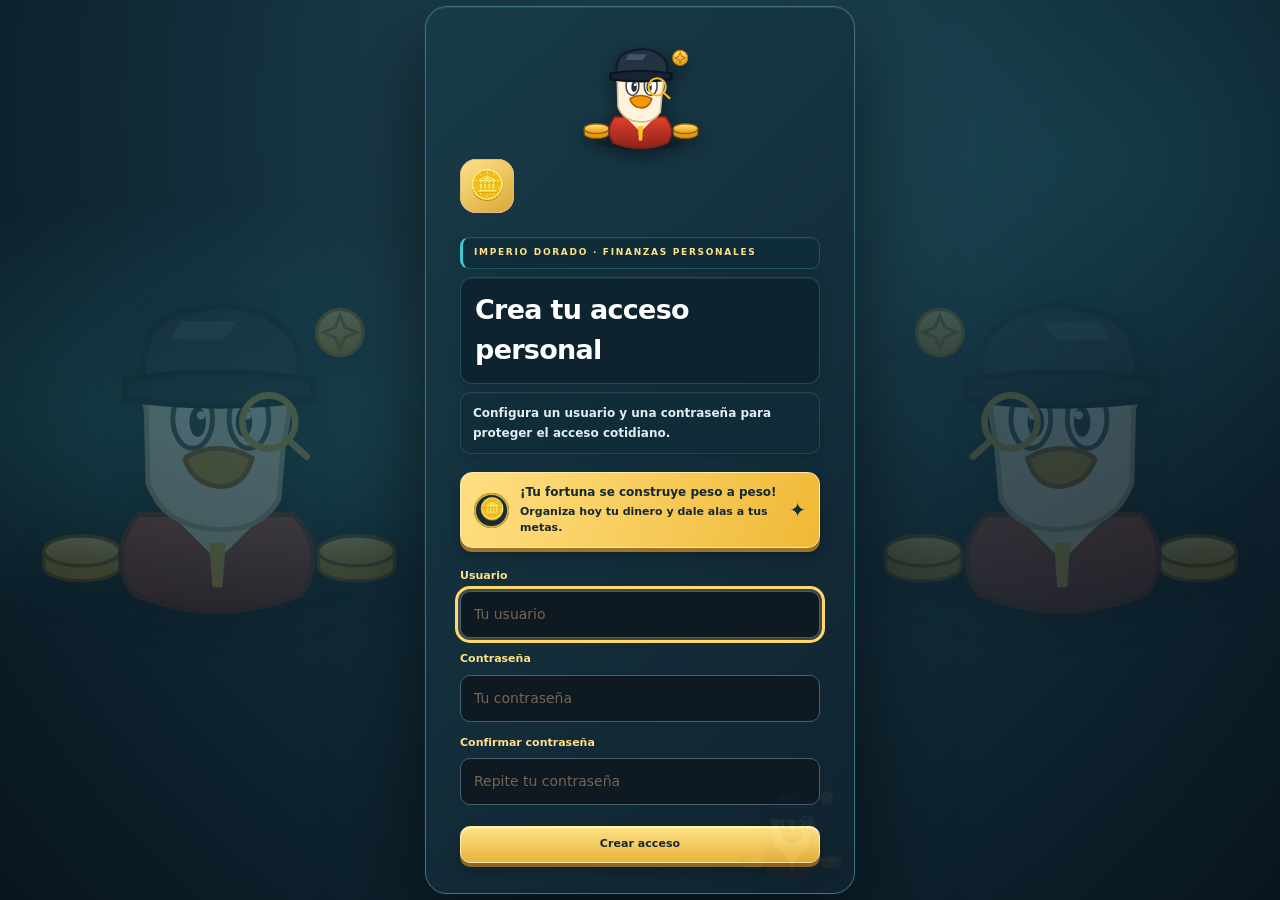
==== commit d6383b0f: "Filtro_Movimientos_Por_Fecha_Especfica" ====
--- a/index.html
+++ b/index.html
@@ -59,7 +59,7 @@
           <article class="panel category-panel"><div class="panel-heading"><div><h2>Por categoría</h2><p>Distribución de tus gastos</p></div><span class="panel-icon">◉</span></div><div id="categoryList" class="category-list"></div><div class="category-foot"><span>Total registrado</span><b id="categoryTotal">$ 0</b></div></article></div>
         <div class="bottom-grid"><article class="panel recent-panel"><div class="panel-heading"><div><h2>Movimientos recientes</h2><p>Los últimos gastos que registraste</p></div><button class="text-btn" data-goto="transactions">Ver todos <span>→</span></button></div><div class="table-scroll"><table><thead><tr><th>DESCRIPCIÓN</th><th>CATEGORÍA</th><th>FECHA</th><th class="align-right">MONTO</th></tr></thead><tbody id="recentRows"></tbody></table></div></article><article class="panel limit-panel"><div class="panel-heading"><div><h2>Control de límites</h2><p>Comparación con tus promedios</p></div><span class="panel-icon">⌁</span></div><div id="limitSummary"></div><button class="btn btn-soft full-btn" data-goto="limits">Configurar límites <span>→</span></button></article></div>
       </section>
-      <section class="view" id="view-transactions"><div class="page-heading"><div><div class="eyebrow">REGISTRO Y CONTROL</div><h1>Movimientos</h1><p>Consulta, filtra y administra tus gastos.</p></div><button class="btn btn-primary" id="addFromList"><span>＋</span> Registrar movimiento</button></div><div class="panel filters-panel"><div class="filter-search"><span>⌕</span><input id="searchInput" placeholder="Buscar por descripción..." aria-label="Buscar por descripción"></div><select id="categoryFilter" aria-label="Filtrar por categoría"><option value="">Todas las categorías</option></select><select id="typeFilter" aria-label="Filtrar por tipo"><option value="">Ingresos y gastos</option><option value="gasto">Solo gastos</option><option value="ingreso">Solo ingresos</option></select><select id="monthFilter" aria-label="Filtrar por mes"><option value="">Todas las fechas</option></select><button class="btn btn-soft" id="clearFilters">Limpiar</button></div><section class="panel recurring-panel"><div class="panel-heading"><div><h2>Gastos recurrentes</h2><p>Programa arriendo, servicios o suscripciones y registra cada vencimiento cuando corresponda.</p></div><span class="panel-tag" id="recurringDueCount">0 PENDIENTES</span></div><form id="recurringForm" class="recurring-form"><div><label class="field-label" for="recurringName">Concepto</label><input id="recurringName" maxlength="120" placeholder="Ej. Arriendo" required></div><div><label class="field-label" for="recurringAmount">Monto</label><input id="recurringAmount" type="number" min="1" step="1" placeholder="850000" required></div><div><label class="field-label" for="recurringCategory">Categoría</label><select id="recurringCategory" required></select></div><div><label class="field-label" for="recurringFrequency">Frecuencia</label><select id="recurringFrequency"><option value="monthly">Mensual</option><option value="weekly">Semanal</option><option value="yearly">Anual</option></select></div><div><label class="field-label" for="recurringNextDate">Próxima fecha</label><input id="recurringNextDate" type="date" required></div><button class="btn btn-primary" type="submit">＋ Programar gasto</button></form><div id="recurringList" class="recurring-list"></div></section><div class="panel table-panel"><div class="table-title"><div><h2>Todos los movimientos</h2><p id="resultCount">0 registros</p></div></div><div class="table-scroll"><table><thead><tr><th>ID</th><th>DESCRIPCIÓN</th><th>CATEGORÍA</th><th>FECHA</th><th class="align-right">MONTO</th><th class="align-right">ACCIONES</th></tr></thead><tbody id="allRows"></tbody></table></div><div class="table-footer"><span id="tableFootCount">0 registros</span><strong>Total visible <b id="visibleTotal">$ 0</b></strong></div></div></section>
+      <section class="view" id="view-transactions"><div class="page-heading"><div><div class="eyebrow">REGISTRO Y CONTROL</div><h1>Movimientos</h1><p>Consulta, filtra y administra tus gastos.</p></div><button class="btn btn-primary" id="addFromList"><span>＋</span> Registrar movimiento</button></div><section class="panel recurring-panel"><div class="panel-heading"><div><h2>Gastos recurrentes</h2><p>Programa arriendo, servicios o suscripciones y registra cada vencimiento cuando corresponda.</p></div><span class="panel-tag" id="recurringDueCount">0 PENDIENTES</span></div><form id="recurringForm" class="recurring-form"><div><label class="field-label" for="recurringName">Concepto</label><input id="recurringName" maxlength="120" placeholder="Ej. Arriendo" required></div><div><label class="field-label" for="recurringAmount">Monto</label><input id="recurringAmount" type="number" min="1" step="1" placeholder="850000" required></div><div><label class="field-label" for="recurringCategory">Categoría</label><select id="recurringCategory" required></select></div><div><label class="field-label" for="recurringFrequency">Frecuencia</label><select id="recurringFrequency"><option value="monthly">Mensual</option><option value="weekly">Semanal</option><option value="yearly">Anual</option></select></div><div><label class="field-label" for="recurringNextDate">Próxima fecha</label><input id="recurringNextDate" type="date" required></div><button class="btn btn-primary" type="submit">＋ Programar gasto</button></form><div id="recurringList" class="recurring-list"></div></section><div class="panel filters-panel"><div class="filter-search"><span>⌕</span><input id="searchInput" placeholder="Buscar por descripción..." aria-label="Buscar por descripción"></div><select id="categoryFilter" aria-label="Filtrar por categoría"><option value="">Todas las categorías</option></select><select id="typeFilter" aria-label="Filtrar por tipo"><option value="">Ingresos y gastos</option><option value="gasto">Solo gastos</option><option value="ingreso">Solo ingresos</option></select><select id="monthFilter" aria-label="Filtrar por mes o día específico"><option value="">Todas las fechas</option></select><button class="btn btn-soft" id="clearFilters">Limpiar</button></div><div class="panel table-panel"><div class="table-title"><div><h2>Todos los movimientos</h2><p id="resultCount">0 registros</p></div></div><div class="table-scroll"><table><thead><tr><th>ID</th><th>DESCRIPCIÓN</th><th>CATEGORÍA</th><th>FECHA</th><th class="align-right">MONTO</th><th class="align-right">ACCIONES</th></tr></thead><tbody id="allRows"></tbody></table></div><div class="table-footer"><span id="tableFootCount">0 registros</span><strong>Total visible <b id="visibleTotal">$ 0</b></strong></div></div></section>
       <section class="view" id="view-reports"><div class="page-heading"><div><div class="eyebrow">ANÁLISIS FINANCIERO</div><h1>Reportes</h1><p>Consulta y compara tus gastos por período.</p></div></div><div class="report-selector"><button class="report-tab active" data-report="daily">Diario</button><button class="report-tab" data-report="weekly">Semanal</button><button class="report-tab" data-report="monthly">Mensual</button></div><div class="report-summary panel"><div><span id="reportTitle">Reporte diario</span><strong id="reportTotal">$ 0</strong><small id="reportSubtitle">Resumen del período seleccionado</small></div><div class="report-symbol">▤</div></div><div class="panel report-visual"><div class="panel-heading"><div><h2>Ingresos frente a gastos</h2><p>Comparación del período seleccionado</p></div></div><div id="reportCompare" class="report-compare"></div><div id="reportCategoryBreakdown" class="report-category-breakdown"></div></div><div class="panel table-panel"><div class="table-title"><div><h2>Detalle del período</h2><p id="reportCount">0 registros</p></div></div><div class="table-scroll"><table><thead><tr><th>ID</th><th>DESCRIPCIÓN</th><th>CATEGORÍA</th><th>FECHA</th><th class="align-right">MONTO</th></tr></thead><tbody id="reportRows"></tbody></table></div></div><div class="panel report-note"><span class="note-icon">i</span><div><b>¿Cómo se calcula?</b><p>El reporte diario usa la fecha de hoy; el semanal considera los últimos siete días y el mensual acumula desde el primer día del mes hasta hoy.</p></div></div></section>
       <section class="view" id="view-spending-habits"><div class="page-heading"><div><div class="eyebrow">TENDENCIAS PERSONALES</div><h1>Hábitos de gasto</h1><p>Compara tus gastos por categoría con el mes anterior e identifica dónde aumentaron.</p></div><div class="habits-month-control"><label for="habitsMonth">Mes a analizar</label><input id="habitsMonth" type="month"></div></div><div id="habitsSummary" class="habits-summary-grid"></div><div class="panel habits-panel"><div class="panel-heading"><div><h2>Comparación por categoría</h2><p id="habitsSubtitle">Gasto del mes seleccionado frente al mes anterior.</p></div><span class="panel-tag">MES A MES</span></div><div id="habitsCategories" class="habits-category-list"></div></div><div class="panel habits-insights-panel"><div class="panel-heading"><div><h2>Lo que conviene revisar</h2><p>Las categorías con mayor aumento aparecen primero.</p></div></div><div id="habitsInsights" class="habits-insights-list"></div></div></section>
       <section class="view" id="view-budgets"><div class="page-heading"><div><div class="eyebrow">PLANIFICACIÓN MENSUAL</div><h1>Presupuestos</h1><p>Define límites de gasto por categoría y consulta cuánto te queda este mes.</p></div></div><form id="budgetForm" class="panel budget-form"><div class="form-row"><label for="monthlyBudget">Presupuesto mensual total <small>Máximo que deseas gastar en el mes</small></label><div class="percent-input"><span>$</span><input id="monthlyBudget" type="number" min="0" step="1000" placeholder="Ej. 800000"></div></div><div class="settings-heading"><div class="settings-icon">▦</div><div><h2>Presupuestos por categoría</h2><p>Si dejas una categoría en cero, no tendrá un límite propio.</p></div></div><div id="budgetCategories" class="category-limits"></div><div class="settings-actions"><button class="btn btn-primary" type="submit">Guardar presupuestos</button></div></form><div class="panel budget-overview"><div class="panel-heading"><div><h2>Avance del mes</h2><p id="budgetMonthLabel">Gastos del mes actual</p></div></div><div id="budgetProgress"></div></div></section>
@@ -74,5 +74,17 @@
 </div>
 <div class="modal-backdrop" id="expenseModal" hidden><section class="modal" role="dialog" aria-modal="true" aria-labelledby="modalTitle"><div class="modal-heading"><div><div class="eyebrow">MOVIMIENTO PERSONAL</div><h2 id="modalTitle">Registrar gasto</h2><p>Completa los datos del movimiento.</p></div><button class="modal-close" id="closeModal" aria-label="Cerrar">×</button></div><form id="expenseForm"><label class="field-label" for="movementTypeInput">Tipo de movimiento <span>*</span></label><select id="movementTypeInput"><option value="gasto">Gasto</option><option value="ingreso">Ingreso</option></select><label class="field-label" for="amountInput">Monto <span>*</span></label><div class="amount-field"><span>$</span><input type="number" id="amountInput" min="1" step="0.01" placeholder="0" required></div><div class="form-two"><div id="categoryFieldWrap"><label class="field-label" for="categoryInput">Categoría <span>*</span></label><select id="categoryInput" required></select></div><div><label class="field-label" for="dateInput">Fecha <span>*</span></label><input type="date" id="dateInput" required></div></div><label class="field-label" for="descriptionInput">Descripción <span>*</span></label><input type="text" id="descriptionInput" maxlength="160" placeholder="Ej. Almuerzo, transporte..." required><div class="modal-actions"><button type="button" class="btn btn-soft" id="cancelModal">Cancelar</button><button type="submit" class="btn btn-primary" id="saveExpense">Guardar gasto</button></div></form></section></div>
 <div class="action-confirm-backdrop" id="actionConfirmModal" hidden><section class="action-confirm-modal" role="dialog" aria-modal="true" aria-labelledby="actionConfirmTitle" aria-describedby="actionConfirmMessage"><button type="button" class="action-confirm-close" id="actionConfirmClose" aria-label="Cerrar">×</button><div class="action-confirm-icon" id="actionConfirmIcon">✓</div><div class="action-confirm-eyebrow">GESTIÓN DE DATOS</div><h2 id="actionConfirmTitle">Confirmar acción</h2><p id="actionConfirmMessage"></p><div class="action-confirm-actions"><button type="button" class="btn btn-soft" id="actionConfirmNo">Cancelar</button><button type="button" class="btn btn-primary" id="actionConfirmYes">Continuar</button></div></section></div>
-<div class="toast-region" id="toastRegion" aria-live="polite"></div><script>window.GESTOR_INITIAL={gastos:[{"id": 1, "monto": 9000.0, "categoria": "Comida", "descripcion": "Desayuno", "fecha": "2025-12-05"}, {"id": 2, "monto": 22000.0, "categoria": "Entretenimiento", "descripcion": "Youtube Premiun", "fecha": "2025-12-01"}, {"id": 3, "monto": 15500.0, "categoria": "Salud", "descripcion": "Inyecion", "fecha": "2025-12-15"}, {"id": 4, "monto": 14000.0, "categoria": "Otros", "descripcion": "prestamo", "fecha": "2025-12-05"}, {"id": 5, "monto": 15000.0, "categoria": "Salud", "descripcion": "Inteccion", "fecha": "2025-12-08"}, {"id": 6, "monto": 23000.0, "categoria": "Entretenimiento", "descripcion": "Netflix", "fecha": "2025-12-10"}, {"id": 7, "monto": 32000.0, "categoria": "Comida", "descripcion": "Almuerzos", "fecha": "2025-12-10"}, {"id": 8, "monto": 15000.0, "categoria": "Comida", "descripcion": "Cena", "fecha": "2025-12-10"}, {"id": 9, "monto": 50000.0, "categoria": "Transporte", "descripcion": "Aceite", "fecha": "2025-12-10"}, {"id": 10, "monto": 150000.0, "categoria": "Servicios", "descripcion": "Renta", "fecha": "2025-12-10"}, {"id": 11, "monto": 45000.0, "categoria": "Hogar", "descripcion": "Servicio", "fecha": "2025-12-10"}, {"id": 12, "monto": 50000.0, "categoria": "Transporte", "descripcion": "LLanta", "fecha": "2025-12-10"}, {"id": 13, "monto": 20000.0, "categoria": "Otros", "descripcion": "Regalo", "fecha": "2025-12-10"}, {"id": 14, "monto": 12000.0, "categoria": "Comida", "descripcion": "Almuerzo", "fecha": "2026-01-08"}],config:{"porcentaje_alerta_diaria": 50, "porcentaje_alerta_semanal": 40, "limites_categoria": {"Comida": 60, "Transporte": 50, "Servicios": 70, "Educación": 60, "Entretenimiento": 55, "Salud": 65, "Ropa": 50, "Mascotas": 50, "Hogar": 60, "Deudas": 70, "Otros": 40}},alerts:[]};</script><script src="static/app.js"></script>
+<div class="toast-region" id="toastRegion" aria-live="polite"></div><script>window.GESTOR_INITIAL={gastos:[{"id": 1, "monto": 9000.0, "categoria": "Comida", "descripcion": "Desayuno", "fecha": "2025-12-05"}, {"id": 2, "monto": 22000.0, "categoria": "Entretenimiento", "descripcion": "Youtube Premiun", "fecha": "2025-12-01"}, {"id": 3, "monto": 15500.0, "categoria": "Salud", "descripcion": "Inyecion", "fecha": "2025-12-15"}, {"id": 4, "monto": 14000.0, "categoria": "Otros", "descripcion": "prestamo", "fecha": "2025-12-05"}, {"id": 5, "monto": 15000.0, "categoria": "Salud", "descripcion": "Inteccion", "fecha": "2025-12-08"}, {"id": 6, "monto": 23000.0, "categoria": "Entretenimiento", "descripcion": "Netflix", "fecha": "2025-12-10"}, {"id": 7, "monto": 32000.0, "categoria": "Comida", "descripcion": "Almuerzos", "fecha": "2025-12-10"}, {"id": 8, "monto": 15000.0, "categoria": "Comida", "descripcion": "Cena", "fecha": "2025-12-10"}, {"id": 9, "monto": 50000.0, "categoria": "Transporte", "descripcion": "Aceite", "fecha": "2025-12-10"}, {"id": 10, "monto": 150000.0, "categoria": "Servicios", "descripcion": "Renta", "fecha": "2025-12-10"}, {"id": 11, "monto": 45000.0, "categoria": "Hogar", "descripcion": "Servicio", "fecha": "2025-12-10"}, {"id": 12, "monto": 50000.0, "categoria": "Transporte", "descripcion": "LLanta", "fecha": "2025-12-10"}, {"id": 13, "monto": 20000.0, "categoria": "Otros", "descripcion": "Regalo", "fecha": "2025-12-10"}, {"id": 14, "monto": 12000.0, "categoria": "Comida", "descripcion": "Almuerzo", "fecha": "2026-01-08"}],config:{"porcentaje_alerta_diaria": 50, "porcentaje_alerta_semanal": 40, "limites_categoria": {"Comida": 60, "Transporte": 50, "Servicios": 70, "Educación": 60, "Entretenimiento": 55, "Salud": 65, "Ropa": 50, "Mascotas": 50, "Hogar": 60, "Deudas": 70, "Otros": 40}},alerts:[]};</script><script src="static/js/01_base_estado_almacenamiento.js"></script>
+<script src="static/js/02_calculos_reportes.js"></script>
+<script src="static/js/03_api_conexion.js"></script>
+<script src="static/js/04_notificaciones_utilidades.js"></script>
+<script src="static/js/05_datos_y_render_principal.js"></script>
+<script src="static/js/06_panel_dashboard.js"></script>
+<script src="static/js/07_movimientos_recurrentes.js"></script>
+<script src="static/js/08_presupuestos_metas_alertas.js"></script>
+<script src="static/js/09_habitos_y_reportes.js"></script>
+<script src="static/js/10_navegacion_modales_respaldos.js"></script>
+<script src="static/js/11_eliminacion_y_autenticacion.js"></script>
+<script src="static/js/12_cierre_perfil_temas.js"></script>
+<script src="static/js/13_inicializacion.js"></script>
 </body></html>
--- a/static/styles.css
+++ b/static/styles.css
@@ -1,765 +1,29 @@
-
-:root{--bg:#eee7de;--surface:#fbf8f3;--surface2:#f2e9df;--ink:#302219;--muted:#705d4d;--line:#d9c9b8;--coffee:#543927;--coffee2:#76533a;--copper:#a96f43;--tan:#e2c7a7;--olive:#69754f;--rose:#925c4e;--gold:#a9823f;--shadow:0 4px 14px rgba(58,37,23,.07);--radius:14px}*{box-sizing:border-box}body{margin:0;background:var(--bg);color:var(--ink);font-family:Inter,ui-sans-serif,system-ui,-apple-system,BlinkMacSystemFont,"Segoe UI",sans-serif;font-size:14px;line-height:1.5}button,input,select{font:inherit}button{cursor:pointer}.app-shell{min-height:100vh}.sidebar{width:246px;position:fixed;inset:0 auto 0 0;background:#281c15;color:#f5eadb;padding:28px 17px 20px;display:flex;flex-direction:column;z-index:10}.brand{display:flex;align-items:center;gap:11px;padding:0 9px 35px}.brand-mark{height:40px;width:40px;border-radius:13px;background:#bc8755;color:#2a1b11;display:grid;place-items:center;font-size:23px;font-weight:800;box-shadow:inset 0 0 0 1px #d7ad7d}.brand strong{display:block;font-size:14px;letter-spacing:-.3px}.brand small{display:block;font-size:9px;letter-spacing:2px;color:#c6a88d;margin-top:2px}.side-caption{font-size:9px;font-weight:800;letter-spacing:1.6px;color:#9c8067;padding:0 12px 12px}.nav{display:grid;gap:6px}.nav-link{display:flex;align-items:center;gap:12px;width:100%;padding:12px 12px;border:0;background:transparent;color:#c7b5a4;text-align:left;border-radius:10px;font-weight:550;font-size:12px;transition:.18s}.nav-link:hover{background:#39281d;color:#fff4e8}.nav-link.active{background:#6d4a31;color:#fff6e9;box-shadow:inset 3px 0 #d6a16a}.nav-icon{width:20px;text-align:center;font-size:18px;color:#d6b18b}.nav-badge{margin-left:auto;background:#b57e4d;color:#fff4e8;border-radius:20px;min-width:21px;text-align:center;padding:1px 6px;font-size:10px}.sidebar-bottom{margin-top:auto}.local-pill{display:flex;align-items:center;gap:10px;padding:12px;background:#34251b;border:1px solid #4b3526;border-radius:12px}.local-pill>span{width:8px;height:8px;border-radius:50%;background:#9fa777;box-shadow:0 0 0 4px #53604433}.local-pill b,.local-pill small{display:block}.local-pill b{font-size:11px}.local-pill small{font-size:10px;color:#bca48e;margin-top:2px}.sidebar-note{font-size:10px;line-height:1.6;color:#8f7763;padding:12px 4px 0}.main-area{margin-left:246px;min-height:100vh;display:flex;flex-direction:column}.topbar{height:68px;border-bottom:1px solid #e6dbce;background:rgba(255,253,249,.8);display:flex;align-items:center;justify-content:space-between;padding:0 38px;position:sticky;top:0;z-index:5;backdrop-filter:blur(12px)}.breadcrumb{font-size:11px;color:#95816e}.breadcrumb span{padding:0 9px;color:#c6b7a6}.breadcrumb b{color:#4a3425;font-weight:650}.top-actions{display:flex;align-items:center;gap:17px}.today-label{font-size:11px;color:#8e7a67}.avatar{border:1px solid #d5b99a;background:#e8d5bc;color:#68462e;width:34px;height:34px;border-radius:50%;font-size:11px;font-weight:800}.mobile-menu{display:none}.content{padding:31px 38px 26px;flex:1;max-width:1600px;width:100%;margin:0 auto}.view{display:none}.view.active{display:block;animation:fadeIn .25s ease}@keyframes fadeIn{from{opacity:.3;transform:translateY(4px)}to{opacity:1;transform:translateY(0)}}.page-heading{display:flex;justify-content:space-between;align-items:center;gap:18px;margin-bottom:23px}.eyebrow{font-size:9px;font-weight:800;letter-spacing:1.7px;color:#a8794f;margin-bottom:6px}.page-heading h1{font-size:27px;line-height:1.2;letter-spacing:-.8px;margin:0;color:#352419;font-weight:750}.page-heading p{margin:7px 0 0;color:#8e7b69;font-size:12px}.btn{display:inline-flex;align-items:center;justify-content:center;gap:8px;border-radius:9px;padding:10px 14px;border:1px solid transparent;font-size:11px;font-weight:700;white-space:nowrap;transition:transform .15s,background .15s}.btn:active{transform:translateY(1px)}.btn-primary{background:#65442e;color:#fff8ee;box-shadow:0 4px 10px #54392720}.btn-primary:hover{background:#7b5638}.btn-primary>span{font-size:17px;line-height:12px}.btn-soft{background:#f3e8da;border-color:#e8d7c3;color:#6c4a31}.btn-soft:hover{background:#ebdac5}.btn-outline{background:#fffdf9;border-color:#e4d8ca;color:#6c4a31}.btn-outline:hover{background:#f7eee2}.hero-card{min-height:196px;background:linear-gradient(112deg,#4b3020 0%,#67462e 54%,#835c3b 100%);border-radius:18px;color:#fff4e7;padding:27px 31px;position:relative;overflow:hidden;box-shadow:0 12px 27px #55372120;display:flex;align-items:center}.hero-copy{position:relative;z-index:2}.hero-kicker{font-size:9px;letter-spacing:1.7px;font-weight:800;color:#d6b796;display:flex;align-items:center;gap:8px}.tiny-dot{height:6px;width:6px;border-radius:50%;background:#d6a16a}.hero-amount{font-size:38px;font-weight:750;letter-spacing:-1.5px;margin:7px 0 0;font-variant-numeric:tabular-nums}.hero-sub{font-size:11px;color:#ddc7b1}.hero-meta{display:flex;gap:8px;margin-top:19px}.meta-chip{font-size:10px;border:1px solid #c6a48655;background:#ffffff0b;border-radius:6px;padding:5px 9px;color:#e8d2bc}.hero-art{position:absolute;right:8%;top:-25px;width:280px;height:250px;opacity:.92}.art-circle{position:absolute;border:1px solid #e5c39b38;border-radius:50%}.circle-one{width:245px;height:245px;right:2px;top:10px}.circle-two{width:190px;height:190px;right:30px;top:37px;background:#d7ad7d08}.art-card{position:absolute;right:45px;top:56px;width:145px;height:105px;background:linear-gradient(130deg,#d9b78d,#9e7048);border:1px solid #e8cda9;border-radius:12px;transform:rotate(-10deg);padding:15px;box-shadow:0 14px 25px #24160d55;color:#65442d;font-size:8px;letter-spacing:2px;font-weight:800}.art-line{height:4px;width:73px;background:#79553766;border-radius:5px;margin-top:13px}.art-line.short{width:45px;margin-top:7px}.art-spark{position:absolute;right:14px;bottom:10px;font-size:30px;font-weight:400}.art-coin{position:absolute;right:14px;top:125px;border-radius:50%;width:49px;height:49px;background:#c49a60;border:5px double #f0d5a9;color:#5c3c24;display:grid;place-items:center;font-size:20px;font-weight:800;box-shadow:0 7px 18px #24160d55}.stats-grid{display:grid;grid-template-columns:repeat(4,minmax(0,1fr));gap:14px;margin:18px 0}.stat-card,.panel{background:var(--surface);border:1px solid var(--line);border-radius:var(--radius);box-shadow:var(--shadow)}.stat-card{padding:17px 17px 15px;min-width:0}.stat-top{display:flex;justify-content:space-between;align-items:center;gap:6px;color:#7e6a58;font-size:10px;font-weight:650}.stat-icon{width:30px;height:30px;border-radius:9px;display:grid;place-items:center;font-size:15px;flex-shrink:0}.icon-tan{background:#f2e1cd;color:#8b603a}.icon-olive{background:#e7eadc;color:#65714d}.icon-rose{background:#f1dfd8;color:#a46451}.icon-gold{background:#f3e8ca;color:#9e7b35}.stat-card>strong{display:block;font-size:21px;letter-spacing:-.5px;margin:10px 0 5px;font-variant-numeric:tabular-nums}.stat-card>small{font-size:9px;color:#a08d7a;display:flex;align-items:center;gap:6px}.stat-dot{width:5px;height:5px;border-radius:50%;background:#8d9a6b}.dashboard-grid{display:grid;grid-template-columns:minmax(0,1.45fr) minmax(260px,.85fr);gap:15px;margin-bottom:15px}.panel{padding:20px;min-width:0}.panel-heading{display:flex;align-items:flex-start;justify-content:space-between;gap:10px}.panel-heading h2,.table-title h2,.settings-heading h2{margin:0;font-size:13px;letter-spacing:-.2px;font-weight:750}.panel-heading p,.table-title p,.settings-heading p{margin:4px 0 0;color:#9a8775;font-size:10px}.panel-tag{border-radius:6px;padding:5px 7px;background:#f4eadd;color:#8d6747;font-size:8px;font-weight:800;letter-spacing:1px}.panel-icon{font-size:20px;color:#9a7756}.chart-wrap{display:flex;height:185px;margin-top:20px;gap:12px}.y-labels{display:flex;flex-direction:column;justify-content:space-between;color:#a39180;font-size:9px;padding-bottom:24px;width:49px;text-align:right}.chart-main{flex:1;position:relative;min-width:0}.grid-lines{position:absolute;inset:0 0 24px;display:flex;flex-direction:column;justify-content:space-between}.grid-lines i{border-top:1px dashed #e9ded0}.bars{position:absolute;inset:0 0 0;display:flex;align-items:stretch;justify-content:space-around;gap:9px}.bar-column{height:100%;flex:1;display:flex;flex-direction:column;justify-content:flex-end;align-items:center;position:relative;min-width:0}.bar-value{font-size:8px;color:#8d735c;margin-bottom:4px;white-space:nowrap}.bar{width:min(27px,75%);min-height:3px;background:linear-gradient(180deg,#bc8c5c,#8c6241);border-radius:5px 5px 2px 2px;position:relative;z-index:1;transition:height .25s}.bar.today{background:linear-gradient(180deg,#7e8b62,#586345)}.bar-day{height:22px;display:flex;align-items:flex-end;padding-bottom:2px;font-size:9px;color:#9a8775;white-space:nowrap}.category-list{display:grid;gap:15px;margin-top:24px}.category-row{display:grid;grid-template-columns:minmax(90px,1fr) 2fr auto;gap:10px;align-items:center}.category-name{font-size:10px;color:#7c6958;overflow:hidden;text-overflow:ellipsis;white-space:nowrap}.category-track{height:6px;background:#f0e7dc;border-radius:8px;overflow:hidden}.category-fill{height:100%;border-radius:8px;background:#9b7554}.category-row:nth-child(4n+2) .category-fill{background:#89916d}.category-row:nth-child(4n+3) .category-fill{background:#b27b6b}.category-row:nth-child(4n) .category-fill{background:#c3a05f}.category-value{font-size:10px;color:#493629;font-weight:700;white-space:nowrap}.category-foot{border-top:1px solid #eee3d6;margin-top:21px;padding-top:13px;display:flex;justify-content:space-between;color:#8f7a67;font-size:10px}.category-foot b{color:#4d3625;font-size:12px}.bottom-grid{display:grid;grid-template-columns:minmax(0,1.55fr) minmax(250px,.75fr);gap:15px}.recent-panel{padding-bottom:5px}.text-btn{background:none;border:0;color:#8c6849;font-size:10px;font-weight:750}.text-btn span{font-size:15px;margin-left:5px}.table-scroll{width:100%;overflow-x:auto}table{width:100%;border-collapse:collapse;text-align:left;white-space:nowrap}th{font-size:8px;letter-spacing:.8px;font-weight:800;color:#a18c78;padding:14px 10px;border-bottom:1px solid #eee4d8}td{padding:13px 10px;border-bottom:1px solid #f1e9df;color:#705b49;font-size:10px}tbody tr:last-child td{border-bottom:0}td:first-child{padding-left:10px}.align-right{text-align:right}.expense-description{display:flex;align-items:center;gap:9px;color:#483427;font-weight:700}.expense-icon{height:29px;width:29px;border-radius:9px;display:grid;place-items:center;background:#f1e3d2;color:#88613e;font-size:13px;flex-shrink:0}.expense-description small{display:block;color:#a28e7a;font-weight:500;font-size:9px;margin-top:2px}.amount-cell{font-weight:750;color:#4a3425;font-variant-numeric:tabular-nums}.category-chip{background:#f4ebdf;color:#856344;padding:4px 7px;border-radius:5px;font-size:9px}.empty-state{text-align:center;padding:28px 10px!important;color:#a08c79!important}.limit-panel{padding-bottom:17px}.limit-item{margin-top:20px}.limit-info{display:flex;justify-content:space-between;gap:10px;font-size:10px;margin-bottom:8px}.limit-info span{color:#846f5d}.limit-info b{font-size:10px}.limit-track{height:7px;background:#efe5d9;border-radius:8px;overflow:hidden}.limit-fill{height:100%;border-radius:8px;background:#8b946b}.limit-fill.warning{background:#bd8452}.limit-caption{display:flex;justify-content:space-between;color:#a18d7a;font-size:9px;margin-top:6px}.full-btn{width:100%;margin-top:22px}.footer{display:flex;justify-content:space-between;align-items:center;padding:15px 38px;border-top:1px solid #e6dbce;color:#a28c78;font-size:8px;letter-spacing:.8px}.footer b{color:#c39a73;padding:0 3px}.footer span:last-child{display:flex;align-items:center;gap:7px;letter-spacing:0;font-size:9px}.footer i{height:6px;width:6px;border-radius:50%;background:#8b956d}.filters-panel{padding:13px;display:flex;align-items:center;gap:10px;margin-bottom:16px}.filter-search{height:37px;display:flex;align-items:center;gap:8px;padding:0 11px;border:1px solid #e8ded2;border-radius:8px;flex:1;min-width:150px;background:#fffdfa;color:#a18b76}.filter-search span{font-size:20px}.filter-search input{width:100%;border:0;outline:0;background:transparent;font-size:11px;color:var(--ink)}.filters-panel select{height:37px;border:1px solid #e8ded2;border-radius:8px;background:#fffdfa;color:#725b47;padding:0 10px;font-size:10px;max-width:190px}.table-panel{padding:0;overflow:hidden}.table-title{padding:20px 20px 14px;display:flex;justify-content:space-between;align-items:center;gap:15px}.table-panel table th:first-child,.table-panel table td:first-child{padding-left:20px}.table-panel table th:last-child,.table-panel table td:last-child{padding-right:20px}.table-panel table td{padding-top:15px;padding-bottom:15px}.action-buttons{display:flex;justify-content:flex-end;gap:6px}.icon-btn{width:27px;height:27px;border:1px solid #eadfd1;border-radius:7px;background:#fffaf3;color:#8a6749;display:grid;place-items:center;font-size:12px}.icon-btn.delete{color:#a45e4d}.table-footer{padding:14px 20px;display:flex;justify-content:space-between;align-items:center;background:#fbf6ef;color:#a08c79;font-size:10px}.table-footer strong{font-weight:500}.table-footer b{font-size:12px;color:#513a28;margin-left:12px}.heading-count{background:#f0e2d0;color:#886344;border-radius:20px;padding:7px 12px;font-size:10px;font-weight:750}.report-selector{display:inline-flex;gap:4px;padding:4px;background:#ece0d1;border-radius:10px;margin-bottom:17px}.report-tab{border:0;border-radius:7px;padding:9px 19px;background:transparent;color:#8b735c;font-size:11px;font-weight:700}.report-tab.active{background:#fffdf9;color:#5b3d28;box-shadow:0 2px 5px #4c2e1c10}.report-summary{padding:24px 27px;display:flex;align-items:center;justify-content:space-between;margin-bottom:16px;background:linear-gradient(110deg,#fffdf9,#f5e8d7)}.report-summary span,.report-summary small{display:block;color:#947d67;font-size:10px}.report-summary strong{display:block;font-size:29px;letter-spacing:-.7px;margin:4px 0}.report-symbol{height:54px;width:54px;border-radius:15px;background:#ead7bf;color:#8a603a;display:grid;place-items:center;font-size:25px}.report-note{display:flex;gap:12px;align-items:flex-start;margin-top:16px;background:#f8f0e5}.note-icon{width:23px;height:23px;display:grid;place-items:center;border-radius:50%;background:#ead7bd;color:#805b38;font-weight:800;flex-shrink:0}.report-note b{font-size:11px}.report-note p{font-size:10px;color:#8f7a66;margin:4px 0 0;line-height:1.7}.alert-intro{background:#f2e6d6;border:1px solid #e8d7c2;border-radius:14px;padding:17px 19px;display:flex;gap:14px;align-items:center;margin-bottom:17px}.alert-intro-icon{height:40px;width:40px;border-radius:12px;background:#e4ceb2;color:#835a36;display:grid;place-items:center;font-size:23px;flex-shrink:0}.alert-intro b{font-size:12px;color:#60452f}.alert-intro p{margin:4px 0 0;font-size:10px;color:#8f755c}.alerts-list{display:grid;gap:10px}.alert-card{padding:17px 19px;background:var(--surface);border:1px solid var(--line);border-radius:13px;display:flex;align-items:flex-start;gap:13px}.alert-card-icon{height:34px;width:34px;border-radius:10px;display:grid;place-items:center;background:#f4e2d1;color:#a36c42;font-size:17px;flex-shrink:0}.alert-card-content{flex:1;min-width:0}.alert-card-top{display:flex;gap:8px;align-items:center;flex-wrap:wrap}.alert-card-top b{font-size:11px}.alert-type{font-size:8px;font-weight:800;letter-spacing:.5px;border-radius:5px;padding:4px 6px;background:#f0e2d0;color:#93683f}.alert-card p{margin:6px 0;color:#8b7764;font-size:10px}.alert-meta{display:flex;gap:15px;flex-wrap:wrap;color:#a08b77;font-size:9px}.alert-meta strong{color:#6c4b32}.alert-delete{border:0;background:transparent;color:#b08368;font-size:18px}.settings-layout{display:grid;grid-template-columns:1fr 1fr;gap:16px}.settings-panel,.backup-panel{padding:22px}.settings-heading{display:flex;align-items:center;gap:12px;margin-bottom:23px}.settings-icon{width:37px;height:37px;display:grid;place-items:center;border-radius:11px;background:#f0e1cf;color:#8a603b;font-size:20px;flex-shrink:0}.form-row{display:flex;justify-content:space-between;align-items:center;gap:20px;padding:15px 0;border-top:1px solid #f0e6da}.form-row label{font-size:11px;font-weight:750}.form-row label small{display:block;color:#9d8875;font-weight:450;font-size:9px;margin-top:3px}.percent-input{display:flex;align-items:center;gap:8px}.percent-input input{width:83px;padding:9px;border:1px solid #e6d8c7;border-radius:8px;background:#fffaf4;color:#493324;font-weight:700;text-align:right;outline-color:#b68a61}.percent-input span{color:#967c64}.settings-preview{background:#f8f0e5;border-radius:9px;padding:12px;margin-top:10px;font-size:10px;color:#886d52;line-height:1.7}.category-limits{display:grid;gap:9px}.category-limit-row{display:grid;grid-template-columns:minmax(90px,1fr) 85px;gap:10px;align-items:center}.category-limit-row label{font-size:10px;color:#705844}.category-limit-row input{width:100%;border:1px solid #e6d8c7;border-radius:7px;padding:8px;background:#fffaf4;color:#493324;text-align:right;outline-color:#b68a61}.settings-actions{display:flex;gap:8px;flex-wrap:wrap;margin-top:22px}.backup-panel{grid-column:1/-1}.backup-panel .settings-heading{margin-bottom:15px}.backup-actions{display:flex;gap:10px;flex-wrap:wrap}.muted-small{font-size:9px;color:#9b8876;margin:12px 0 0}.modal-backdrop{position:fixed;inset:0;z-index:30;background:#24180f91;display:grid;place-items:center;padding:18px;backdrop-filter:blur(4px)}.modal-backdrop[hidden]{display:none}.modal{width:min(100%,490px);background:#fffdf9;border:1px solid #e6d5c1;border-radius:18px;padding:25px;box-shadow:0 25px 70px #1c110b55;animation:fadeIn .18s ease}.modal-heading{display:flex;justify-content:space-between;align-items:flex-start;margin-bottom:23px}.modal-heading h2{font-size:22px;margin:0;letter-spacing:-.5px}.modal-heading p{font-size:11px;color:#96816d;margin:5px 0 0}.modal-close{height:31px;width:31px;border:1px solid #e9dfd3;background:#faf4eb;border-radius:8px;color:#7e6248;font-size:23px;line-height:1}.field-label{display:block;font-size:10px;font-weight:750;color:#6d5038;margin:0 0 7px}.field-label span{color:#b46e4e}.amount-field{display:flex;align-items:center;border:1px solid #dfcdb8;border-radius:9px;background:#fffaf4;margin-bottom:17px}.amount-field>span{padding-left:13px;font-size:15px;color:#9b7958;font-weight:700}.amount-field input{border:0!important;background:transparent!important;flex:1;font-size:22px;font-weight:750;padding:12px 10px!important;outline:0!important}.modal input:not([type=number]),.modal select{width:100%;border:1px solid #e5d9ca;border-radius:8px;background:#fffaf5;color:#4c3524;padding:11px;font-size:11px;outline-color:#b58a61;margin-bottom:16px}.modal input[type=number]{width:100%;min-width:0}.form-two{display:grid;grid-template-columns:1fr 1fr;gap:13px}.modal-hint{padding:10px 12px;background:#f6ede1;border-radius:8px;color:#94785c;font-size:9px;line-height:1.6}.modal-actions{display:flex;justify-content:flex-end;gap:9px;margin-top:19px}.toast-region{position:fixed;right:22px;bottom:22px;z-index:50;display:grid;gap:8px}.toast{background:#302219;color:#fff5e9;border:1px solid #674a32;border-radius:10px;padding:12px 15px;box-shadow:0 8px 25px #26170e33;font-size:11px;max-width:min(360px,calc(100vw - 40px));animation:fadeIn .2s}.toast.error{background:#6f392d;border-color:#9a5e4f}.toast.success{background:#39442f;border-color:#657750}.empty-illustration{font-size:28px;color:#b39a7e;margin-bottom:8px}.empty-copy{display:block;font-size:10px;color:#a28d79;margin-top:4px}.view .empty-state{padding:38px 15px!important}.sr-only{position:absolute;width:1px;height:1px;padding:0;margin:-1px;overflow:hidden;clip:rect(0,0,0,0);white-space:nowrap;border:0}
-@media(min-width:1500px){.content{padding-left:48px;padding-right:48px}.topbar{padding-left:48px;padding-right:48px}.stats-grid{gap:18px}.stat-card{padding:20px}}
-@media(max-width:1200px){.content{padding:27px 25px}.topbar{padding:0 25px}.stats-grid{grid-template-columns:repeat(2,minmax(0,1fr))}.hero-art{right:1%}.dashboard-grid{grid-template-columns:minmax(0,1.2fr) minmax(250px,.8fr)}.bottom-grid{grid-template-columns:1fr}.category-row{grid-template-columns:minmax(80px,1fr) 2fr auto}.settings-layout{grid-template-columns:1fr}.backup-panel{grid-column:auto}}
-@media(max-width:800px){.sidebar{transform:translateX(-100%);transition:transform .2s;box-shadow:15px 0 35px #1d120b22}.sidebar.open{transform:translateX(0)}.main-area{margin-left:0}.mobile-menu{display:block;border:0;background:transparent;color:#6c4b32;font-size:20px;margin-right:12px}.topbar{height:60px;padding:0 17px;justify-content:flex-start}.breadcrumb{flex:1}.top-actions{gap:10px}.today-label{display:none}.content{padding:24px 17px}.page-heading{align-items:flex-start}.page-heading h1{font-size:24px}.page-heading p{max-width:440px}.hero-card{padding:23px;min-height:180px}.hero-amount{font-size:32px}.hero-art{right:-75px;opacity:.5}.stats-grid{gap:10px}.stat-card{padding:14px}.stat-card>strong{font-size:19px}.dashboard-grid{grid-template-columns:1fr}.bottom-grid{grid-template-columns:1fr}.footer{padding:14px 17px}.filters-panel{flex-wrap:wrap}.filter-search{flex-basis:100%}.filters-panel select{flex:1;max-width:none}.filters-panel>.btn{flex:0}.table-title{padding:17px 15px}.table-panel table th:first-child,.table-panel table td:first-child{padding-left:15px}.table-panel table th:last-child,.table-panel table td:last-child{padding-right:15px}.table-panel table td{padding:12px 9px}.table-footer{padding:13px 15px}.panel{padding:17px}.recent-panel{padding-bottom:5px}.chart-panel{padding:17px}.settings-panel,.backup-panel{padding:18px}}
-@media(max-width:480px){.page-heading{flex-direction:column;align-items:stretch}.page-heading>.btn{align-self:flex-start}.hero-card{min-height:170px}.hero-art{right:-125px}.stats-grid{grid-template-columns:repeat(2,minmax(0,1fr))}.stat-top{align-items:flex-start;font-size:9px}.stat-icon{width:26px;height:26px}.stat-card>strong{font-size:17px}.stat-card>small{font-size:8px;line-height:1.5}.panel-heading h2{font-size:12px}.chart-wrap{gap:5px}.y-labels{width:42px;font-size:8px}.bars{gap:3px}.bar-value{font-size:7px}.category-row{grid-template-columns:85px minmax(35px,1fr) auto;gap:7px}.category-name{font-size:9px}.category-value{font-size:9px}.footer{align-items:flex-start;gap:8px;flex-direction:column}.form-two{grid-template-columns:1fr;gap:0}.modal{padding:20px}.modal-heading h2{font-size:20px}.report-summary{padding:20px}.report-summary strong{font-size:25px}.report-tab{padding:9px 14px}.settings-actions .btn{flex:1}.backup-actions .btn{flex:1}.table-title{align-items:flex-start}.table-title .btn{font-size:9px;padding:9px}.alert-card{padding:14px;gap:9px}.alert-meta{gap:9px}.alert-delete{padding:0 2px}}
-
-/* Acceso local y temas oscuros de alto contraste */
-.auth-screen{position:fixed;inset:0;z-index:1000;display:grid;place-items:center;padding:22px;background:radial-gradient(ellipse at 50% 0%,#382519 0%,#17100c 55%,#0d0907 100%);color:#f7eee4;overflow:auto}
-.auth-screen[hidden]{display:none}
-.auth-locked .app-shell{display:none}
-.auth-card{width:min(100%,430px);padding:34px;background:#1b130f;border:1px solid #503724;border-radius:22px;box-shadow:0 24px 80px #0009}
-.auth-brand-mark{width:54px;height:54px;display:grid;place-items:center;margin-bottom:24px;border-radius:16px;background:#bd8956;color:#20140d;font-size:29px;font-weight:900;box-shadow:inset 0 0 0 1px #e2b982}
-.auth-card .eyebrow{color:#d5a16d}.auth-card h1{margin:5px 0 8px;font-size:27px;letter-spacing:-.7px;color:#fff7ed}.auth-description{margin:0 0 25px;color:#c9b7a6;font-size:12px;line-height:1.7}
-.auth-card form>label,.auth-card #authConfirmWrap label{display:block;margin:13px 0 7px;color:#ead8c5;font-size:11px;font-weight:750}
-.auth-card input{display:block;width:100%;padding:12px 13px;border:1px solid #5b422f;border-radius:10px;background:#100b08;color:#fff5e9;outline:none}
-.auth-card input:focus{border-color:#d39b62;box-shadow:0 0 0 3px #bd895626}.auth-card input::placeholder{color:#9e8875}
-.auth-submit{width:100%;margin-top:21px;padding:13px}.auth-foot{display:flex;align-items:center;gap:8px;margin-top:22px;color:#b9a18b;font-size:10px}.auth-lock{color:#d5a16d;font-size:15px}.auth-warning{margin:17px 0 0;padding-top:13px;border-top:1px solid #3b2a1e;color:#a99480;font-size:9px;line-height:1.7}.auth-error{padding:10px 12px;margin:13px 0 0;border:1px solid #874b3c;border-radius:8px;background:#49251f;color:#ffd9cc;font-size:11px}
-.logout-btn{padding:8px 11px}.theme-label,.password-form label{display:block;margin:0 0 7px;color:var(--ink);font-size:11px;font-weight:750}.theme-select,.password-form input{width:100%;padding:11px 12px;border:1px solid var(--line);border-radius:9px;background:var(--surface2);color:var(--ink);outline-color:var(--copper)}.password-form{display:grid;gap:8px}.password-form input{margin-bottom:8px}.password-form .btn{justify-self:start;margin-top:5px}
-body[data-theme="espresso"]{--bg:#100c0a;--surface:#1b1511;--surface2:#241a14;--ink:#f5e8d9;--muted:#c0aa96;--line:#3e2c20;--coffee:#b7804e;--coffee2:#d19b65;--copper:#e0a66a;--tan:#4a3323;--olive:#a3b184;--rose:#d18c79;--gold:#dfb568;--shadow:0 12px 32px #0005;color-scheme:dark}
-body[data-theme="charcoal"]{--bg:#101010;--surface:#1b1a18;--surface2:#25221f;--ink:#f4eee8;--muted:#b9b0a8;--line:#3a3530;--coffee:#c18a58;--coffee2:#d8a16a;--copper:#e0aa72;--tan:#41352a;--olive:#a8b38b;--rose:#d18b7a;--gold:#e1bd73;--shadow:0 12px 32px #0006;color-scheme:dark}
-body[data-theme="chocolate"]{--bg:#130b09;--surface:#211310;--surface2:#2c1915;--ink:#fff0e5;--muted:#c7a99b;--line:#4b2b23;--coffee:#c18a65;--coffee2:#dfa77d;--copper:#e9ad7e;--tan:#4a2920;--olive:#b0b78b;--rose:#df9480;--gold:#e7bd78;--shadow:0 12px 32px #0006;color-scheme:dark}
-body[data-theme="espresso"] .topbar,body[data-theme="charcoal"] .topbar,body[data-theme="chocolate"] .topbar{background:rgba(23,17,13,.94);border-color:var(--line)}
-body[data-theme] .breadcrumb,body[data-theme] .today-label,body[data-theme] .page-heading p,body[data-theme] .panel-heading p,body[data-theme] .table-title p,body[data-theme] .settings-heading p,body[data-theme] .stat-top,body[data-theme] .stat-card>small,body[data-theme] .category-name,body[data-theme] .category-foot,body[data-theme] .panel-heading p,body[data-theme] .form-row label small,body[data-theme] .muted-small,body[data-theme] .report-note p,body[data-theme] .alert-card p,body[data-theme] .alert-meta{color:#c0b0a1}
-body[data-theme] .page-heading h1,body[data-theme] .stat-card>strong,body[data-theme] .category-value,body[data-theme] .category-foot b,body[data-theme] .table-footer b,body[data-theme] .table-title h2,body[data-theme] .panel-heading h2,body[data-theme] .settings-heading h2,body[data-theme] .form-row label,body[data-theme] .alert-card-top b,body[data-theme] .report-note b{color:var(--ink)}
-body[data-theme] .stat-card,body[data-theme] .panel,body[data-theme] .alert-card{background:var(--surface);border-color:var(--line);box-shadow:var(--shadow)}
-body[data-theme] .btn-soft,body[data-theme] .btn-outline{background:#2b2018;border-color:#59412e;color:#f3dfca}body[data-theme] .btn-soft:hover,body[data-theme] .btn-outline:hover{background:#3a291d}
-body[data-theme] .topbar .breadcrumb b{color:#f3e3d2}body[data-theme] .breadcrumb span{color:#8f7966}body[data-theme] .avatar{background:#49301f;border-color:#8d6544;color:#ffe8d0}
-body[data-theme] .panel-tag,body[data-theme] .heading-count,body[data-theme] .category-chip,body[data-theme] .alert-type{background:#38291e;color:#e9c49b;border-color:#5b402b}
-body[data-theme] .category-track,body[data-theme] .grid-lines i,body[data-theme] .table-footer,body[data-theme] .table-head,body[data-theme] .table-title,body[data-theme] .report-note,body[data-theme] .alert-intro,body[data-theme] .settings-preview,body[data-theme] .report-summary{background:#211812;border-color:var(--line);color:var(--ink)}
-body[data-theme] .report-summary span,body[data-theme] .report-summary small,body[data-theme] .category-limit-row label,body[data-theme] .percent-input span{color:#c7b19d}
-body[data-theme] input,body[data-theme] select,body[data-theme] textarea{background:#120e0b!important;color:#f7eadd!important;border-color:#59412f!important}body[data-theme] input::placeholder{color:#a28c78}body[data-theme] option{background:#1b1511;color:#f7eadd}
-body[data-theme] .report-selector{background:#211812}body[data-theme] .report-tab{color:#c7b19d}body[data-theme] .report-tab.active{background:#49301f;color:#fff0df}
-body[data-theme] .table-scroll table th{color:#c7b19d;border-color:var(--line)}body[data-theme] .table-scroll table td{color:#eee0d1;border-color:#33251b}body[data-theme] .table-scroll table tbody tr:hover{background:#2a1e16}body[data-theme] .expense-description small{color:#b9a28b}body[data-theme] .table-footer{color:#c0ad9b}
-body[data-theme] .icon-tan,body[data-theme] .icon-olive,body[data-theme] .icon-rose,body[data-theme] .icon-gold,body[data-theme] .settings-icon,body[data-theme] .report-symbol,body[data-theme] .note-icon,body[data-theme] .alert-intro-icon,body[data-theme] .alert-card-icon{background:#39291d;color:#f0c18d}
-body[data-theme] .form-row,body[data-theme] .category-foot{border-color:var(--line)}body[data-theme] .modal{background:#1b1410;border-color:#5a3d29;color:#f7eadd}body[data-theme] .modal-heading h2{color:#fff0e3}body[data-theme] .modal-heading p,body[data-theme] .field-label{color:#d2bca7}body[data-theme] .modal-hint{background:#2a1e16;color:#c7ad94}body[data-theme] .modal-close{background:#2a1e16;color:#f4ddc4;border-color:#59412e}body[data-theme] .amount-field{background:#120e0b;border-color:#59412e}body[data-theme] .amount-field>span{color:#d8a675}
-body[data-theme] .footer{color:#b9a28b}body[data-theme] .footer span:last-child{color:#b9a28b}body[data-theme] .empty-state{color:#c6b29f}body[data-theme] .text-btn{color:#e0b27f}body[data-theme] .category-fill{background:#b98a5e}body[data-theme] .category-row:nth-child(4n+2) .category-fill{background:#9ca77b}body[data-theme] .category-row:nth-child(4n+3) .category-fill{background:#c78370}body[data-theme] .category-row:nth-child(4n) .category-fill{background:#d0ad67}
-@media(max-width:800px){.logout-btn{font-size:9px;padding:7px 8px}.auth-card{padding:26px 22px}}
-
-/* Perfil personal y tema fijo Carbón y café */
-.theme-current{display:flex;align-items:center;gap:12px;padding:14px;border:1px solid var(--line);border-radius:12px;background:#171614;color:var(--ink)}
-.theme-current strong,.theme-current small{display:block}.theme-current strong{font-size:12px;color:var(--ink)}.theme-current small{font-size:10px;color:var(--muted);margin-top:4px}
-.theme-swatch{display:block;width:42px;height:42px;flex-shrink:0;border-radius:10px;background:linear-gradient(135deg,#101010 0 50%,#41352a 50% 75%,#c18a58 75%);border:1px solid #5a4a3b}
-.profile-layout{display:grid;grid-template-columns:minmax(220px,.8fr) minmax(280px,1.2fr);gap:16px;align-items:start}
-.profile-card{padding:25px;display:flex;flex-direction:column;align-items:flex-start;min-height:250px}
-.profile-avatar{height:68px;width:68px;border-radius:20px;display:grid;place-items:center;background:#49301f;border:1px solid #8d6544;color:#ffe8d0;font-size:24px;font-weight:850;letter-spacing:.5px}
-.profile-info{margin-top:18px}.profile-kicker{font-size:9px;font-weight:800;letter-spacing:1.2px;color:#c18a58}.profile-info h2{font-size:21px;color:var(--ink);margin:7px 0 4px;overflow-wrap:anywhere}.profile-info p{font-size:11px;color:var(--muted);margin:0}
-.profile-status{display:flex;align-items:center;gap:7px;color:#d8c8b8;font-size:10px;margin-top:20px}.profile-status span{width:7px;height:7px;border-radius:50%;background:#a8b38b;box-shadow:0 0 0 3px #a8b38b20}.profile-actions{width:100%;margin-top:20px;padding-top:16px;border-top:1px solid var(--line)}
-.profile-password{min-width:0}.password-form{display:grid;gap:8px}.password-form label{font-size:10px;font-weight:750;color:var(--ink);margin-top:5px}.password-form input{width:100%;padding:11px;border:1px solid var(--line);border-radius:8px;background:#121211;color:var(--ink)}.password-form .btn{justify-self:start;margin-top:9px}
-.top-actions .avatar{cursor:pointer}.top-actions .avatar:hover{filter:brightness(1.15);transform:translateY(-1px)}
-@media(max-width:800px){.profile-layout{grid-template-columns:1fr}.profile-card{min-height:0}.profile-password{padding:18px}}
-
-
-/* Ajustes de distribución y tema Café con leche */
-body[data-theme="charcoal"]{--bg:#eee2d1;--surface:#fffaf2;--surface2:#f4e8d7;--ink:#38271b;--muted:#806a55;--line:#ddc7ad;--coffee:#765239;--coffee2:#916a48;--copper:#a9784f;--tan:#e5ceb1;--olive:#747b56;--rose:#a96855;--gold:#b58c4c;--shadow:0 8px 24px rgba(74,48,28,.08);color-scheme:light}
-body[data-theme="charcoal"] .topbar{background:rgba(250,243,232,.94);border-color:#ddc7ad}
-body[data-theme="charcoal"] .page-heading h1{color:#38271b}
-body[data-theme="charcoal"] .stat-card,body[data-theme="charcoal"] .panel,body[data-theme="charcoal"] .alert-card{background:#fffaf2;border-color:#ddc7ad;box-shadow:0 8px 24px rgba(74,48,28,.07)}
-body[data-theme="charcoal"] .btn-soft{background:#efe0ca;border-color:#ddc7ad;color:#68472f}
-body[data-theme="charcoal"] .btn-outline{background:#fffaf2;border-color:#d9c2a6;color:#68472f}
-body[data-theme="charcoal"] .btn-soft:hover,body[data-theme="charcoal"] .btn-outline:hover{background:#e8d4b8}
-body[data-theme="charcoal"] .breadcrumb,body[data-theme="charcoal"] .today-label,body[data-theme="charcoal"] .page-heading p,body[data-theme="charcoal"] .panel-heading p,body[data-theme="charcoal"] .table-title p,body[data-theme="charcoal"] .settings-heading p,body[data-theme="charcoal"] .stat-top,body[data-theme="charcoal"] .stat-card>small,body[data-theme="charcoal"] .category-name,body[data-theme="charcoal"] .category-foot,body[data-theme="charcoal"] .form-row label small,body[data-theme="charcoal"] .muted-small,body[data-theme="charcoal"] .report-note p,body[data-theme="charcoal"] .alert-card p,body[data-theme="charcoal"] .alert-meta{color:#806a55}
-body[data-theme="charcoal"] .page-heading h1,body[data-theme="charcoal"] .stat-card>strong,body[data-theme="charcoal"] .category-value,body[data-theme="charcoal"] .category-foot b,body[data-theme="charcoal"] .table-footer b,body[data-theme="charcoal"] .table-title h2,body[data-theme="charcoal"] .panel-heading h2,body[data-theme="charcoal"] .settings-heading h2,body[data-theme="charcoal"] .form-row label,body[data-theme="charcoal"] .alert-card-top b,body[data-theme="charcoal"] .report-note b{color:#38271b}
-body[data-theme="charcoal"] .topbar .breadcrumb b{color:#38271b}body[data-theme="charcoal"] .breadcrumb span{color:#a78c70}
-body[data-theme="charcoal"] .avatar{background:#e4c7a5;border-color:#c8a27b;color:#573b25}
-body[data-theme="charcoal"] .panel-tag,body[data-theme="charcoal"] .heading-count,body[data-theme="charcoal"] .category-chip,body[data-theme="charcoal"] .alert-type{background:#f0dfc8;color:#765239;border-color:#ddc7ad}
-body[data-theme="charcoal"] .category-track,body[data-theme="charcoal"] .grid-lines i,body[data-theme="charcoal"] .table-footer,body[data-theme="charcoal"] .table-head,body[data-theme="charcoal"] .table-title,body[data-theme="charcoal"] .report-note,body[data-theme="charcoal"] .alert-intro,body[data-theme="charcoal"] .settings-preview,body[data-theme="charcoal"] .report-summary{background:#f3e6d4;border-color:#ddc7ad;color:#38271b}
-body[data-theme="charcoal"] .report-summary span,body[data-theme="charcoal"] .report-summary small,body[data-theme="charcoal"] .category-limit-row label,body[data-theme="charcoal"] .percent-input span{color:#806a55}
-body[data-theme="charcoal"] input,body[data-theme="charcoal"] select,body[data-theme="charcoal"] textarea{background:#fffaf2!important;color:#38271b!important;border-color:#d9c2a6!important}
-body[data-theme="charcoal"] input::placeholder{color:#9c846d}body[data-theme="charcoal"] option{background:#fffaf2;color:#38271b}
-body[data-theme="charcoal"] .report-selector{background:#f3e6d4}body[data-theme="charcoal"] .report-tab{color:#806a55}body[data-theme="charcoal"] .report-tab.active{background:#765239;color:#fff7ec}
-body[data-theme="charcoal"] .table-scroll table th{color:#806a55;border-color:#ddc7ad}body[data-theme="charcoal"] .table-scroll table td{color:#38271b;border-color:#e8d7c1}body[data-theme="charcoal"] .table-scroll table tbody tr:hover{background:#f7eddf}body[data-theme="charcoal"] .expense-description small{color:#806a55}body[data-theme="charcoal"] .table-footer{color:#806a55}
-body[data-theme="charcoal"] .icon-tan,body[data-theme="charcoal"] .icon-olive,body[data-theme="charcoal"] .icon-rose,body[data-theme="charcoal"] .icon-gold,body[data-theme="charcoal"] .settings-icon,body[data-theme="charcoal"] .report-symbol,body[data-theme="charcoal"] .note-icon,body[data-theme="charcoal"] .alert-intro-icon,body[data-theme="charcoal"] .alert-card-icon{background:#efdfc8;color:#765239}
-body[data-theme="charcoal"] .form-row,body[data-theme="charcoal"] .category-foot{border-color:#ddc7ad}
-body[data-theme="charcoal"] .modal{background:#fffaf2;border-color:#ddc7ad;color:#38271b}body[data-theme="charcoal"] .modal-heading h2{color:#38271b}body[data-theme="charcoal"] .modal-heading p,body[data-theme="charcoal"] .field-label{color:#68472f}body[data-theme="charcoal"] .modal-hint{background:#f3e6d4;color:#806a55}body[data-theme="charcoal"] .modal-close{background:#f3e6d4;color:#68472f;border-color:#ddc7ad}body[data-theme="charcoal"] .amount-field{background:#fffaf2;border-color:#d9c2a6}body[data-theme="charcoal"] .amount-field>span{color:#916a48}
-body[data-theme="charcoal"] .footer,body[data-theme="charcoal"] .footer span:last-child{color:#806a55}body[data-theme="charcoal"] .empty-state{color:#806a55}body[data-theme="charcoal"] .text-btn{color:#765239}body[data-theme="charcoal"] .category-fill{background:#a9784f}
-body[data-theme="charcoal"] .auth-screen{background:radial-gradient(ellipse at 50% 0%,#f2e4d0 0%,#e7d2b8 55%,#d9bea0 100%);color:#38271b}
-body[data-theme="charcoal"] .auth-card{background:#fff8ed;border-color:#d5b894;box-shadow:0 24px 70px #6c4b2c20}
-body[data-theme="charcoal"] .auth-card .eyebrow{color:#916a48}body[data-theme="charcoal"] .auth-card h1{color:#38271b}body[data-theme="charcoal"] .auth-description{color:#806a55}body[data-theme="charcoal"] .auth-card form>label,body[data-theme="charcoal"] .auth-card #authConfirmWrap label{color:#68472f}body[data-theme="charcoal"] .auth-card input{background:#fffdf8;color:#38271b;border-color:#d9c2a6}body[data-theme="charcoal"] .auth-card input::placeholder{color:#9c846d}body[data-theme="charcoal"] .auth-error{background:#f8e6df;color:#7d3022;border-color:#d6a99a}
-.settings-layout{gap:12px;align-items:start}.settings-panel{padding:17px}.settings-heading{gap:10px;margin-bottom:14px}.settings-icon{width:32px;height:32px;border-radius:9px;font-size:17px}.form-row{gap:12px;padding:11px 0}.form-row label{font-size:11px}.form-row label small{font-size:10px}.percent-input input{width:72px;padding:8px}.settings-preview{padding:10px;margin-top:8px;font-size:11px}.category-limits{grid-template-columns:repeat(2,minmax(0,1fr));gap:10px 14px}.category-limit-row{grid-template-columns:minmax(0,1fr) 72px;gap:8px}.category-limit-row label{font-size:11px}.category-limit-row input{padding:7px}.settings-actions{margin-top:16px}.profile-layout{grid-template-columns:minmax(190px,.7fr) minmax(260px,1fr) minmax(220px,.9fr);gap:12px}.profile-card{padding:20px;min-height:0}.profile-password{padding:17px}.profile-backup{grid-column:auto;padding:17px;min-width:0}.profile-backup .settings-heading{align-items:flex-start;margin-bottom:12px}.profile-backup .settings-heading h2{font-size:14px}.profile-backup .settings-heading p{font-size:10px;line-height:1.45}.profile-backup .settings-icon{flex-shrink:0}.profile-backup .backup-actions{display:grid;gap:8px}.profile-backup .backup-actions .btn{width:100%;white-space:normal;text-align:center;padding:9px 10px}.profile-backup .muted-small{font-size:10px;line-height:1.5;margin-top:10px}
-@media(max-width:1100px){.profile-layout{grid-template-columns:repeat(2,minmax(0,1fr))}.profile-backup{grid-column:1/-1}.profile-backup .backup-actions{grid-template-columns:repeat(2,minmax(0,1fr))}}
-@media(max-width:800px){.settings-layout{grid-template-columns:1fr}.category-limits{grid-template-columns:repeat(2,minmax(0,1fr))}.profile-layout{grid-template-columns:1fr}.profile-backup{grid-column:auto}.profile-backup .backup-actions{grid-template-columns:1fr}.settings-panel,.backup-panel{padding:16px}}
-@media(max-width:480px){.category-limits{grid-template-columns:1fr}.settings-actions .btn{flex:1;white-space:normal}}
-
-/* Mejoras financieras v3: presupuestos, metas, comparativas y movimientos */
-.stats-grid{grid-template-columns:repeat(3,minmax(0,1fr))}
-.income-value{color:#557747!important;font-weight:750}.negative-value{color:#9a493b!important}.movement-kind{display:inline-block;margin-left:5px;font-size:9px;color:#9b604d}
-.filters-panel{display:flex;flex-wrap:wrap;gap:10px;align-items:center}.filters-panel select{max-width:220px}
-.budget-form,.goal-form,.budget-overview{padding:20px;margin-bottom:15px}.budget-form .form-row{max-width:560px}.budget-progress-item{padding:14px 0;border-bottom:1px solid var(--line)}.budget-progress-item:last-child{border-bottom:0}.budget-progress-head{display:flex;justify-content:space-between;gap:12px;font-size:11px;margin-bottom:8px}.budget-progress-head span{font-weight:700}.budget-progress-item small{display:block;color:var(--muted);font-size:10px;margin-top:6px}.budget-track,.compare-track{height:9px;background:#eee1d0;border-radius:20px;overflow:hidden}.budget-fill,.compare-fill{height:100%;border-radius:20px;background:linear-gradient(90deg,#b98454,#765239);transition:width .2s}.budget-fill.over-budget{background:#b45443}.over-budget{color:#a34032!important}.budget-progress-item .over-budget{color:#a34032}.goal-form{display:grid;gap:16px}.goal-form .form-two>div{display:grid;gap:6px}.goals-grid{display:grid;grid-template-columns:repeat(2,minmax(0,1fr));gap:14px}.goal-card{padding:20px}.goal-card-top{display:flex;justify-content:space-between;align-items:center}.goal-symbol{display:grid;place-items:center;width:38px;height:38px;border-radius:12px;background:#f0dfc8;color:#765239;font-size:24px}.goal-card h2{font-size:15px;margin:14px 0;color:var(--ink);overflow-wrap:anywhere}.goal-amounts{display:flex;align-items:baseline;gap:6px;margin-bottom:10px}.goal-amounts strong{font-size:21px}.goal-amounts span{font-size:10px;color:var(--muted)}.goal-progress-foot{display:flex;justify-content:space-between;gap:8px;margin-top:8px;font-size:10px;color:var(--muted)}.goal-contribute{display:flex;gap:8px;margin-top:16px}.goal-contribute input{min-width:0;width:100%;padding:9px;border:1px solid var(--line);border-radius:8px}.goal-complete{color:#557747;font-weight:750;font-size:11px}.report-visual{margin:15px 0}.report-compare{display:grid;gap:16px;margin:20px 0}.compare-row{display:grid;grid-template-columns:80px minmax(80px,1fr) minmax(100px,auto);gap:12px;align-items:center;font-size:11px}.compare-row>span{color:var(--muted)}.compare-row>b{text-align:right}.income-fill{background:linear-gradient(90deg,#a5b58a,#60764d)}.report-category-breakdown{display:grid;grid-template-columns:repeat(3,minmax(0,1fr));gap:8px}.report-cat-row{display:flex;justify-content:space-between;gap:8px;padding:10px;background:#f5eadb;border-radius:8px;font-size:10px}.report-cat-row span{color:#806a55}.report-cat-row b{color:#38271b;white-space:nowrap}
-@media(max-width:1100px){.stats-grid{grid-template-columns:repeat(2,minmax(0,1fr))}.profile-layout{grid-template-columns:1fr}.goals-grid{grid-template-columns:1fr}}
-@media(max-width:600px){.stats-grid{grid-template-columns:1fr 1fr}.report-category-breakdown{grid-template-columns:1fr 1fr}.compare-row{grid-template-columns:62px minmax(50px,1fr) auto;gap:7px}.goal-contribute{flex-direction:column}.budget-form,.goal-form,.budget-overview{padding:15px}}
-
-/* Tema descanso: latte apagado con acentos salvia, pensado para sesiones largas. */
-body[data-theme="charcoal"]{--bg:#e5e3da;--surface:#eeece4;--surface2:#e7e5dc;--ink:#3f4238;--muted:#77796e;--line:#d2d2c7;--coffee:#4d5547;--coffee2:#68715c;--copper:#9a8766;--tan:#d8d5c7;--olive:#78836b;--rose:#a47769;--gold:#a28d60;--shadow:0 8px 24px rgba(51,53,43,.045)}
-body[data-theme="charcoal"] .sidebar{background:#30382f;color:#e7e6db}
-body[data-theme="charcoal"] .brand-mark{background:#a8ad91;color:#30382f;box-shadow:inset 0 0 0 1px #c4c8b1}
-body[data-theme="charcoal"] .brand small{color:#b8bdab}
-body[data-theme="charcoal"] .side-caption{color:#a5ad96}
-body[data-theme="charcoal"] .nav-link{color:#c4c8bb}
-body[data-theme="charcoal"] .nav-link:hover{background:#3d473b;color:#f0f0e8}
-body[data-theme="charcoal"] .nav-link.active{background:#58634f;color:#f4f2e9;box-shadow:inset 3px 0 #c5c8a9}
-body[data-theme="charcoal"] .nav-icon{color:#c4c8a7}
-body[data-theme="charcoal"] .local-pill{background:#394236;border-color:#4c5747}
-body[data-theme="charcoal"] .local-pill>span{background:#aab49a;box-shadow:0 0 0 4px #7f8b6b33}
-body[data-theme="charcoal"] .local-pill small,body[data-theme="charcoal"] .sidebar-note{color:#aeb5a1}
-body[data-theme="charcoal"] .topbar{background:rgba(238,236,228,.94);border-color:#d2d2c7}
-body[data-theme="charcoal"] .breadcrumb,body[data-theme="charcoal"] .today-label{color:#77796e}
-body[data-theme="charcoal"] .breadcrumb b,body[data-theme="charcoal"] .page-heading h1{color:#3f4238}
-body[data-theme="charcoal"] .avatar{background:#d7d9c8;border-color:#bdc2ad;color:#4b5545}
-body[data-theme="charcoal"] .panel,body[data-theme="charcoal"] .stat-card{background:#eeece4;border-color:#d2d2c7;box-shadow:0 8px 24px rgba(51,53,43,.045)}
-body[data-theme="charcoal"] .page-heading p,body[data-theme="charcoal"] .panel-heading p,body[data-theme="charcoal"] .table-title p,body[data-theme="charcoal"] .settings-heading p,body[data-theme="charcoal"] .stat-top,body[data-theme="charcoal"] .stat-card>small,body[data-theme="charcoal"] .category-name,body[data-theme="charcoal"] .category-foot,body[data-theme="charcoal"] .form-row label small,body[data-theme="charcoal"] .muted-small,body[data-theme="charcoal"] .report-note p,body[data-theme="charcoal"] .alert-card p,body[data-theme="charcoal"] .alert-meta{color:#77796e}
-body[data-theme="charcoal"] .page-heading h1,body[data-theme="charcoal"] .stat-card>strong,body[data-theme="charcoal"] .category-value,body[data-theme="charcoal"] .category-foot b,body[data-theme="charcoal"] .table-footer b,body[data-theme="charcoal"] .table-title h2,body[data-theme="charcoal"] .panel-heading h2,body[data-theme="charcoal"] .settings-heading h2,body[data-theme="charcoal"] .form-row label,body[data-theme="charcoal"] .alert-card-top b,body[data-theme="charcoal"] .report-note b{color:#3f4238}
-body[data-theme="charcoal"] .btn-primary{background:#59644f;color:#f5f3e9;box-shadow:0 3px 8px rgba(58,67,51,.12)}
-body[data-theme="charcoal"] .btn-primary:hover{background:#68745c}
-body[data-theme="charcoal"] .btn-soft{background:#dedfd2;border-color:#cdd0c0;color:#4f5948}
-body[data-theme="charcoal"] .btn-soft:hover{background:#d5d8c8}
-body[data-theme="charcoal"] .btn-outline{background:#e8e6dd;border-color:#d0d0c5;color:#4f5948}
-body[data-theme="charcoal"] .btn-outline:hover{background:#deded2}
-body[data-theme="charcoal"] .panel-tag,body[data-theme="charcoal"] .heading-count,body[data-theme="charcoal"] .category-chip,body[data-theme="charcoal"] .alert-type{background:#dfe1d4;color:#59634f;border-color:#cfd3c2}
-body[data-theme="charcoal"] .category-track,body[data-theme="charcoal"] .grid-lines i,body[data-theme="charcoal"] .table-footer,body[data-theme="charcoal"] .table-head,body[data-theme="charcoal"] .table-title,body[data-theme="charcoal"] .report-note,body[data-theme="charcoal"] .alert-intro,body[data-theme="charcoal"] .settings-preview,body[data-theme="charcoal"] .report-summary{background:#e6e5db;border-color:#d2d2c7;color:#3f4238}
-body[data-theme="charcoal"] .report-summary span,body[data-theme="charcoal"] .report-summary small,body[data-theme="charcoal"] .category-limit-row label,body[data-theme="charcoal"] .percent-input span{color:#77796e}
-body[data-theme="charcoal"] input,body[data-theme="charcoal"] select,body[data-theme="charcoal"] textarea{background:#e8e7de!important;color:#3f4238!important;border-color:#cfd0c4!important}
-body[data-theme="charcoal"] input::placeholder{color:#898b7e}
-body[data-theme="charcoal"] option{background:#e8e7de;color:#3f4238}
-body[data-theme="charcoal"] .report-selector{background:#e6e5db}
-body[data-theme="charcoal"] .report-tab{color:#77796e}
-body[data-theme="charcoal"] .report-tab.active{background:#59644f;color:#f5f3e9}
-body[data-theme="charcoal"] .table-scroll table th{color:#77796e;border-color:#d2d2c7}
-body[data-theme="charcoal"] .table-scroll table td{color:#3f4238;border-color:#d9d9cf}
-body[data-theme="charcoal"] .table-scroll table tbody tr:hover{background:#e8e7de}
-body[data-theme="charcoal"] .expense-description small{color:#77796e}
-body[data-theme="charcoal"] .icon-tan,body[data-theme="charcoal"] .icon-olive,body[data-theme="charcoal"] .icon-rose,body[data-theme="charcoal"] .icon-gold,body[data-theme="charcoal"] .settings-icon,body[data-theme="charcoal"] .report-symbol,body[data-theme="charcoal"] .note-icon,body[data-theme="charcoal"] .alert-intro-icon,body[data-theme="charcoal"] .alert-card-icon{background:#dfe1d4;color:#59634f}
-body[data-theme="charcoal"] .form-row,body[data-theme="charcoal"] .category-foot{border-color:#d2d2c7}
-body[data-theme="charcoal"] .modal{background:#eeece4;border-color:#d2d2c7;color:#3f4238}
-body[data-theme="charcoal"] .modal-heading h2{color:#3f4238}
-body[data-theme="charcoal"] .modal-heading p,body[data-theme="charcoal"] .field-label{color:#62685a}
-body[data-theme="charcoal"] .modal-hint{background:#e6e5db;color:#77796e}
-body[data-theme="charcoal"] .modal-close{background:#e6e5db;color:#59634f;border-color:#d2d2c7}
-body[data-theme="charcoal"] .amount-field{background:#e8e7de;border-color:#cfd0c4}
-body[data-theme="charcoal"] .amount-field>span{color:#7a806b}
-body[data-theme="charcoal"] .footer,body[data-theme="charcoal"] .footer span:last-child,body[data-theme="charcoal"] .empty-state,body[data-theme="charcoal"] .text-btn{color:#77796e}
-body[data-theme="charcoal"] .category-fill{background:#89947a}
-body[data-theme="charcoal"] .auth-screen{background:radial-gradient(ellipse at 50% 0%,#e7e6dc 0%,#dedfd3 60%,#d3d6c7 100%);color:#3f4238}
-body[data-theme="charcoal"] .auth-card{background:#eeece4;border-color:#d0d2c5;box-shadow:0 18px 50px rgba(51,53,43,.08)}
-body[data-theme="charcoal"] .auth-card .eyebrow{color:#7c866b}
-body[data-theme="charcoal"] .auth-card h1{color:#3f4238}
-body[data-theme="charcoal"] .auth-description,body[data-theme="charcoal"] .auth-card form>label,body[data-theme="charcoal"] .auth-card #authConfirmWrap label{color:#6d7064}
-body[data-theme="charcoal"] .auth-card input{background:#e8e7de;color:#3f4238;border-color:#cfd0c4}
-body[data-theme="charcoal"] .auth-card input::placeholder{color:#898b7e}
-body[data-theme="charcoal"] .auth-error{background:#eee0d8;color:#7d493d;border-color:#ddc2b5}
-.settings-reset-card{max-width:760px;padding:22px}
-.profile-danger-card{grid-column:1/-1;padding:16px 18px;border-color:#d8c9bd;background:#eee9e1}
-.profile-danger-card .settings-heading{margin-bottom:12px}
-.profile-danger-card .settings-heading h2{color:#795044}
-.profile-danger-card .settings-heading p{max-width:760px;line-height:1.55}
-.danger-icon{background:#ead9d0!important;color:#895244!important}
-.btn-danger{background:#87564a;color:#fff8f2;border-color:#87564a}
-.btn-danger:hover{background:#74473d}
-@media(max-width:800px){.profile-danger-card{grid-column:auto}.settings-reset-card{max-width:none}}
-
-/* v3.2 — salvia ahumada y café: un poco más profundo, sin brillos agresivos */
-:root{--bg:#cfd1c5;--surface:#e4e4da;--surface2:#d9dbcf;--ink:#34392f;--muted:#62685b;--line:#b9bdaf;--coffee:#414b3c;--coffee2:#5b674f;--copper:#9b805c;--tan:#c7c6ad;--olive:#69745c;--rose:#96685c;--gold:#a58b54;--shadow:0 8px 24px rgba(42,47,37,.075)}
-body[data-theme="charcoal"]{background:#cfd1c5;color:#34392f}
-body[data-theme="charcoal"] .topbar{background:rgba(220,221,211,.94);border-color:#b9bdaf}
-body[data-theme="charcoal"] .content{color:#34392f}
-body[data-theme="charcoal"] .panel,body[data-theme="charcoal"] .stat-card{background:#e2e2d8;border-color:#b9bdaf;box-shadow:0 8px 24px rgba(42,47,37,.065)}
-body[data-theme="charcoal"] .panel-heading h2,body[data-theme="charcoal"] .table-title h2,body[data-theme="charcoal"] .settings-heading h2,body[data-theme="charcoal"] .page-heading h1,body[data-theme="charcoal"] .stat-card>strong{color:#34392f}
-body[data-theme="charcoal"] .page-heading p,body[data-theme="charcoal"] .panel-heading p,body[data-theme="charcoal"] .table-title p,body[data-theme="charcoal"] .settings-heading p,body[data-theme="charcoal"] .stat-top,body[data-theme="charcoal"] .stat-card>small,body[data-theme="charcoal"] .category-name,body[data-theme="charcoal"] .muted-small{color:#5e6558}
-body[data-theme="charcoal"] input,body[data-theme="charcoal"] select,body[data-theme="charcoal"] textarea{background:#d2d4c8!important;color:#30362d!important;border-color:#aeb4a3!important}
-body[data-theme="charcoal"] input::placeholder{color:#6d7467}
-body[data-theme="charcoal"] .btn-primary{background:#485541;color:#f4f3e9}
-body[data-theme="charcoal"] .btn-primary:hover{background:#59664f}
-body[data-theme="charcoal"] .btn-soft{background:#d0d3c4;border-color:#b7beaa;color:#424d39}
-body[data-theme="charcoal"] .btn-outline{background:#dadbd0;border-color:#b8bdaf;color:#424d39}
-body[data-theme="charcoal"] .settings-preview,body[data-theme="charcoal"] .report-note,body[data-theme="charcoal"] .report-summary,body[data-theme="charcoal"] .alert-intro,body[data-theme="charcoal"] .table-footer,body[data-theme="charcoal"] .table-head{background:#d7d9cd;border-color:#b9bdaf;color:#42483d}
-body[data-theme="charcoal"] .category-track,body[data-theme="charcoal"] .budget-track,body[data-theme="charcoal"] .limit-track{background:#c7cbbd}
-body[data-theme="charcoal"] .table-scroll table th{color:#596153;border-color:#b9bdaf}
-body[data-theme="charcoal"] .table-scroll table td{color:#34392f;border-color:#c5c8bb}
-body[data-theme="charcoal"] .table-scroll table tbody tr:hover{background:#d9dbcf}
-body[data-theme="charcoal"] .auth-screen{background:radial-gradient(ellipse at 50% 0%,#dfe0d5 0%,#cfd1c5 72%,#c1c5b7 100%)}
-body[data-theme="charcoal"] .auth-card{background:#e2e2d8;border-color:#b9bdaf}
-body[data-theme="charcoal"] .auth-card input{background:#d2d4c8;color:#30362d;border-color:#aeb4a3}
-.close-controls{display:flex;align-items:end;justify-content:space-between;gap:18px;margin-bottom:14px;padding:17px 20px}.close-month-field{display:flex;align-items:center;gap:12px;flex-wrap:wrap}.close-month-field label{font-size:11px;font-weight:750;color:var(--ink)}.close-month-field input{min-width:170px;border:1px solid var(--line);border-radius:8px;padding:9px 10px;background:var(--surface2);color:var(--ink)}.monthly-close-grid{display:grid;grid-template-columns:repeat(4,minmax(0,1fr));gap:12px;margin-bottom:14px}.close-stat{padding:17px}.close-stat>span{display:block;font-size:10px;color:var(--muted);font-weight:650}.close-stat>strong{display:block;font-size:21px;letter-spacing:-.4px;margin:9px 0 5px;color:var(--ink);font-variant-numeric:tabular-nums}.close-stat>small{font-size:10px;color:var(--muted)}.close-category-panel,.close-history-panel{margin-bottom:14px;padding:18px 20px}.close-category-panel .table-scroll{margin-top:12px}.close-history-row{display:flex;justify-content:space-between;align-items:center;gap:18px;padding:14px 0;border-bottom:1px solid var(--line)}.close-history-row:last-child{border-bottom:0}.close-history-row>div:first-child b,.close-history-row>div:first-child small{display:block}.close-history-row>div:first-child b{font-size:12px;text-transform:capitalize}.close-history-row>div:first-child small{font-size:10px;color:var(--muted);margin-top:4px}.close-history-values{display:flex;align-items:center;gap:15px;flex-wrap:wrap}.close-history-values>span{font-size:10px;color:var(--muted)}.close-history-values>span b{display:block;color:var(--ink);font-size:11px;margin-top:3px}.limits-reset-card{margin-top:13px}.profile-layout{grid-template-columns:repeat(2,minmax(0,1fr));align-items:stretch}.profile-card{grid-column:1;grid-row:1}.profile-password{grid-column:2;grid-row:1}.profile-backup{grid-column:1;grid-row:2}.profile-danger-card{grid-column:2;grid-row:2;align-self:start}.profile-backup .backup-actions{display:flex;flex-wrap:wrap}.profile-backup .backup-actions .btn{width:auto;flex:1}.profile-danger-card{padding:18px}.profile-danger-card .settings-heading{margin-bottom:14px}.profile-danger-card .settings-heading p{line-height:1.55}
-@media(max-width:900px){.monthly-close-grid{grid-template-columns:repeat(2,minmax(0,1fr))}.profile-layout{grid-template-columns:repeat(2,minmax(0,1fr))}.profile-card,.profile-password,.profile-backup,.profile-danger-card{grid-column:auto;grid-row:auto}}
-@media(max-width:600px){.close-controls{align-items:stretch;flex-direction:column}.close-month-field{align-items:stretch;flex-direction:column}.close-month-field input,.close-month-field .btn{width:100%}.monthly-close-grid{grid-template-columns:1fr 1fr}.close-stat{padding:13px}.close-stat>strong{font-size:17px}.close-history-row{align-items:flex-start;flex-direction:column}.close-history-values{gap:10px}.profile-layout{grid-template-columns:1fr}.profile-backup .backup-actions{display:grid;grid-template-columns:1fr}.profile-backup .backup-actions .btn{width:100%}}
-
-/* Refinamiento global de tarjetas: proporciones coherentes y espaciado compacto */
-.view .panel,.view .stat-card,.view .alert-card,.view .close-stat{box-sizing:border-box;min-width:0}
-.view .panel{border-radius:15px}
-.stats-grid,.dashboard-grid,.bottom-grid,.goals-grid,.monthly-close-grid,.profile-layout,.settings-layout{align-items:stretch}
-.goals-grid{grid-auto-rows:1fr;gap:14px}
-.goal-card{height:100%;display:flex;flex-direction:column;padding:18px;min-width:0}
-.goal-card h2{min-height:2.2em;margin:12px 0;font-size:15px;line-height:1.35}
-.goal-card .goal-contribute{margin-top:auto;padding-top:14px}
-.goal-amounts strong{font-size:clamp(17px,1.5vw,21px)}
-.view .panel-heading,.view .table-title,.view .close-category-panel,.view .close-history-panel{padding-left:18px;padding-right:18px}
-.contribution-summary{margin:14px 0 2px;padding:12px;border:1px solid var(--line);border-radius:11px;background:var(--surface2)}
-.contribution-summary-head{display:flex;align-items:center;justify-content:space-between;gap:8px;font-size:11px;color:var(--ink)}
-.contribution-summary-head span{font-size:10px;color:var(--muted);white-space:nowrap}
-.contribution-total{font-size:17px;font-weight:800;color:var(--coffee);margin:9px 0 7px}
-.contribution-total small{display:block;font-size:9px;font-weight:600;color:var(--muted);margin-top:2px}
-.contribution-list{display:grid;gap:7px}
-.contribution-list>div{display:flex;justify-content:space-between;gap:8px;align-items:center;padding-top:7px;border-top:1px solid var(--line);font-size:10px}
-.contribution-list>div span{color:var(--muted)}.contribution-list>div b{color:var(--ink);white-space:nowrap}
-.contribution-empty{margin:8px 0 0;color:var(--muted);font-size:10px}
-.action-confirm-backdrop{position:fixed;inset:0;z-index:120;display:grid;place-items:center;padding:20px;background:rgba(35,27,20,.52);backdrop-filter:blur(5px)}
-.action-confirm-backdrop[hidden]{display:none!important}
-.action-confirm-modal{position:relative;width:min(460px,100%);padding:30px;border:1px solid var(--line);border-radius:20px;background:var(--surface);color:var(--ink);box-shadow:0 24px 80px rgba(35,25,15,.28);animation:confirmIn .18s ease-out}
-.action-confirm-close{position:absolute;top:13px;right:14px;width:32px;height:32px;border:1px solid var(--line);border-radius:9px;background:var(--surface2);color:var(--ink);font-size:22px;cursor:pointer}
-.action-confirm-icon{display:grid;place-items:center;width:48px;height:48px;border-radius:15px;margin-bottom:15px;background:#e3ead8;color:#526b43;font-size:23px;font-weight:850}
-.action-confirm-eyebrow{font-size:9px;letter-spacing:1.5px;font-weight:850;color:var(--coffee2)}
-.action-confirm-modal h2{font-size:21px;line-height:1.25;margin:7px 0 10px;color:var(--ink)}
-.action-confirm-modal p{font-size:12px;line-height:1.7;color:var(--muted);margin:0}
-.action-confirm-actions{display:flex;justify-content:flex-end;gap:9px;flex-wrap:wrap;margin-top:24px}
-.action-confirm-actions .btn{min-height:39px}
-.action-confirm-actions .btn-danger{background:#8e4538;border-color:#8e4538;color:#fff8f2}
-@keyframes confirmIn{from{opacity:0;transform:translateY(7px) scale(.985)}to{opacity:1;transform:translateY(0) scale(1)}}
-@media(max-width:800px){.goals-grid{grid-template-columns:1fr}.goal-card{height:auto}.action-confirm-modal{padding:25px 21px}.action-confirm-actions{display:grid;grid-template-columns:1fr 1fr}.action-confirm-actions .btn{width:100%}}
-
-
-/* v3.4: tema carbón-café suave y tarjetas compactas, con texto legible */
-:root{--bg:#242522;--surface:#2e302c;--surface2:#373832;--ink:#f0eee6;--muted:#c1c0b5;--line:#494a42;--coffee:#c6a27b;--coffee2:#d3b18c;--copper:#d2a77b;--tan:#48453c;--olive:#a9b394;--rose:#d39a89;--gold:#ddc28a;--shadow:0 7px 20px rgba(0,0,0,.16);--radius:13px;color-scheme:dark}
-body{background:var(--bg);color:var(--ink)}
-.topbar{background:rgba(39,40,36,.96);border-color:var(--line)}
-.page-heading h1,.panel-heading h2,.table-title h2,.settings-heading h2,.stat-card>strong,.category-value,.category-foot b,.form-row label,.table-footer b{color:var(--ink)}
-.page-heading p,.panel-heading p,.table-title p,.settings-heading p,.stat-top,.stat-card>small,.category-name,.category-foot,.breadcrumb,.today-label,.muted-small{color:#c1c0b5}
-.stat-card,.panel,.alert-card{background:var(--surface);border-color:var(--line);box-shadow:var(--shadow)}
-.btn-soft,.btn-outline{background:#414139;border-color:#5b5a4f;color:#f2e8d9}.btn-soft:hover,.btn-outline:hover{background:#4a493f}
-input,select,textarea,.theme-select,.password-form input{background:#22231f!important;color:#f2efe6!important;border-color:#55564c!important}input::placeholder{color:#aaa99d!important}option{background:#2e302c;color:#f2efe6}
-.panel-tag,.heading-count,.category-chip,.alert-type{background:#45443a;color:#e6c9a4;border-color:#5b594d}
-.category-track,.grid-lines i,.table-footer,.table-head,.table-title,.report-note,.alert-intro,.settings-preview,.report-summary{background:#34352f;border-color:var(--line);color:var(--ink)}
-.table-scroll table th{color:#c9c8bc;border-color:var(--line)}.table-scroll table td{color:#eeece4;border-color:#45463e}.table-scroll table tbody tr:hover{background:#393a33}
-.content{padding:24px 27px 22px}.page-heading{margin-bottom:17px}.page-heading h1{font-size:25px}.hero-card{min-height:166px;padding:22px 25px;border-radius:15px}.hero-amount{font-size:34px}.stats-grid{gap:11px;margin:14px 0}.stat-card{padding:13px 14px 12px}.stat-card>strong{font-size:19px;margin:8px 0 4px}.dashboard-grid,.bottom-grid{gap:12px;margin-bottom:12px}.panel{padding:16px}.panel-heading h2,.table-title h2,.settings-heading h2{font-size:12px}.budget-form,.goal-form,.budget-overview{padding:16px;margin-bottom:12px}.goals-grid{gap:11px}.goal-card{padding:15px}.goal-card h2{margin:10px 0;font-size:14px}.goal-amounts strong{font-size:19px}.goal-symbol{width:32px;height:32px;font-size:21px}.goal-contribute{margin-top:11px;gap:7px}.goal-contribute input{padding:8px}.form-two{gap:11px}.btn{padding:9px 12px}.table-panel table td{padding-top:9px;padding-bottom:9px}
-@media(max-width:900px){.content{padding:18px 16px}.panel{padding:14px}.goal-card{padding:13px}}
-@media(max-width:600px){.content{padding:15px 12px}.hero-card{min-height:150px;padding:18px}.hero-amount{font-size:29px}.stat-card{padding:11px}.panel{padding:13px}.goal-card{padding:12px}.goal-contribute{flex-direction:row}.goal-contribute input{min-width:0}.page-heading h1{font-size:23px}}
-
-
-/* v3.5 — Chocolate Premium: oscuro, cálido y legible */
-body[data-theme="charcoal"]{--bg:#17110f;--surface:#241915;--surface2:#30211b;--ink:#f6e9dc;--muted:#cbb5a3;--line:#50372b;--coffee:#d0a078;--coffee2:#e0b48b;--copper:#e5b68b;--tan:#493126;--olive:#b7c09a;--rose:#d99a87;--gold:#e2c184;--shadow:0 10px 28px rgba(0,0,0,.24);color-scheme:dark}
-body[data-theme="charcoal"] .topbar{background:rgba(29,20,16,.96);border-color:#50372b}
-body[data-theme="charcoal"] .page-heading h1,body[data-theme="charcoal"] .stat-card>strong,body[data-theme="charcoal"] .category-value,body[data-theme="charcoal"] .category-foot b,body[data-theme="charcoal"] .table-footer b,body[data-theme="charcoal"] .table-title h2,body[data-theme="charcoal"] .panel-heading h2,body[data-theme="charcoal"] .settings-heading h2,body[data-theme="charcoal"] .form-row label,body[data-theme="charcoal"] .alert-card-top b,body[data-theme="charcoal"] .report-note b{color:#f6e9dc}
-body[data-theme="charcoal"] .stat-card,body[data-theme="charcoal"] .panel,body[data-theme="charcoal"] .alert-card{background:#241915;border-color:#50372b;box-shadow:var(--shadow)}
-body[data-theme="charcoal"] .btn-soft{background:#493126;border-color:#654635;color:#f5e5d5}
-body[data-theme="charcoal"] .btn-outline{background:#2c1f19;border-color:#654635;color:#f1decb}
-body[data-theme="charcoal"] .btn-soft:hover,body[data-theme="charcoal"] .btn-outline:hover{background:#3b2921}
-body[data-theme="charcoal"] .breadcrumb,body[data-theme="charcoal"] .today-label,body[data-theme="charcoal"] .page-heading p,body[data-theme="charcoal"] .panel-heading p,body[data-theme="charcoal"] .table-title p,body[data-theme="charcoal"] .settings-heading p,body[data-theme="charcoal"] .stat-top,body[data-theme="charcoal"] .stat-card>small,body[data-theme="charcoal"] .category-name,body[data-theme="charcoal"] .category-foot,body[data-theme="charcoal"] .form-row label small,body[data-theme="charcoal"] .muted-small,body[data-theme="charcoal"] .report-note p,body[data-theme="charcoal"] .alert-card p,body[data-theme="charcoal"] .alert-meta{color:#cbb5a3}
-body[data-theme="charcoal"] input,body[data-theme="charcoal"] select,body[data-theme="charcoal"] .password-form input,body[data-theme="charcoal"] .percent-input input,body[data-theme="charcoal"] .category-limit-row input{background:#17110f!important;color:#f6e9dc!important;border-color:#654635!important}
-body[data-theme="charcoal"] .profile-combined{display:grid;grid-template-columns:minmax(220px,.72fr) minmax(320px,1.28fr);gap:24px;align-items:start;padding:22px}
-body[data-theme="charcoal"] .profile-identity{padding:4px 22px 4px 4px;border-right:1px solid var(--line);min-width:0}
-body[data-theme="charcoal"] .profile-security{min-width:0}
-body[data-theme="charcoal"] .profile-card{padding:0;min-height:0;background:transparent;border:0;box-shadow:none}
-body[data-theme="charcoal"] .profile-password{padding:0;background:transparent;border:0;box-shadow:none}
-body[data-theme="charcoal"] .profile-info{margin-top:14px}
-body[data-theme="charcoal"] .profile-status{color:#cbb5a3}
-body[data-theme="charcoal"] .password-form .btn{margin-top:6px}
-@media(max-width:800px){body[data-theme="charcoal"] .profile-combined{grid-template-columns:1fr;gap:20px}body[data-theme="charcoal"] .profile-identity{border-right:0;border-bottom:1px solid var(--line);padding:0 0 18px}body[data-theme="charcoal"] .profile-password{padding:0}}
-
-
-/* Chocolate Premium v3.6: contraste alto y perfil compacto */
-body[data-theme="charcoal"]{--bg:#211713;--surface:#30221b;--surface2:#392920;--ink:#f0dfcf;--muted:#c1a994;--line:#5b4030;--coffee:#d0a078;--coffee2:#e0b68d;--copper:#d39a68;--tan:#4a3326;--olive:#a6b184;--rose:#d18d79;--gold:#d9b66f;--shadow:0 10px 26px rgba(0,0,0,.22);color-scheme:dark}
-body[data-theme="charcoal"] .topbar{background:rgba(38,26,20,.96);border-color:#5b4030}
-body[data-theme="charcoal"] .sidebar{background:#180f0b;color:#f2dfcd}
-body[data-theme="charcoal"] .brand-mark{background:#a66e43;color:#1d120d;box-shadow:inset 0 0 0 1px #d4a47b}
-body[data-theme="charcoal"] .brand small,body[data-theme="charcoal"] .side-caption{color:#c0926b}
-body[data-theme="charcoal"] .nav-link{color:#d1b9a5}
-body[data-theme="charcoal"] .nav-link:hover{background:#39271d;color:#fff0e2}
-body[data-theme="charcoal"] .nav-link.active{background:#65412b;color:#fff0df;box-shadow:inset 3px 0 #e0aa76}
-body[data-theme="charcoal"] .local-pill{background:#2a1d16;border-color:#5b4030}
-body[data-theme="charcoal"] .topbar .breadcrumb,body[data-theme="charcoal"] .today-label,body[data-theme="charcoal"] .page-heading p,body[data-theme="charcoal"] .panel-heading p,body[data-theme="charcoal"] .table-title p,body[data-theme="charcoal"] .settings-heading p,body[data-theme="charcoal"] .stat-top,body[data-theme="charcoal"] .stat-card>small,body[data-theme="charcoal"] .category-name,body[data-theme="charcoal"] .category-foot,body[data-theme="charcoal"] .form-row label small,body[data-theme="charcoal"] .muted-small,body[data-theme="charcoal"] .report-note p,body[data-theme="charcoal"] .alert-card p,body[data-theme="charcoal"] .alert-meta,body[data-theme="charcoal"] .footer{color:#c1a994}
-body[data-theme="charcoal"] .page-heading h1,body[data-theme="charcoal"] .stat-card>strong,body[data-theme="charcoal"] .category-value,body[data-theme="charcoal"] .category-foot b,body[data-theme="charcoal"] .table-footer b,body[data-theme="charcoal"] .table-title h2,body[data-theme="charcoal"] .panel-heading h2,body[data-theme="charcoal"] .settings-heading h2,body[data-theme="charcoal"] .form-row label,body[data-theme="charcoal"] .alert-card-top b,body[data-theme="charcoal"] .report-note b,body[data-theme="charcoal"] .breadcrumb b{color:#f0dfcf}
-body[data-theme="charcoal"] .panel,body[data-theme="charcoal"] .stat-card,body[data-theme="charcoal"] .alert-card{background:#30221b;border-color:#5b4030;box-shadow:var(--shadow)}
-body[data-theme="charcoal"] input,body[data-theme="charcoal"] select,body[data-theme="charcoal"] textarea{background:#211713!important;color:#f4e4d5!important;border-color:#674a37!important}
-body[data-theme="charcoal"] input::placeholder{color:#b69a83}body[data-theme="charcoal"] option{background:#211713;color:#f4e4d5}
-body[data-theme="charcoal"] .btn-primary{background:#9a623b;color:#fff4e9;box-shadow:0 3px 10px #0004}body[data-theme="charcoal"] .btn-primary:hover{background:#b27649}
-body[data-theme="charcoal"] .btn-outline{background:#3b2a20;border-color:#6a4a34;color:#f0d4b9}body[data-theme="charcoal"] .btn-outline:hover{background:#4b3426}
-body[data-theme="charcoal"] .btn-soft{background:#493326;border-color:#6a4a34;color:#f0d4b9}
-body[data-theme="charcoal"] .settings-icon,body[data-theme="charcoal"] .icon-tan,body[data-theme="charcoal"] .icon-olive,body[data-theme="charcoal"] .icon-rose,body[data-theme="charcoal"] .icon-gold{background:#493326;color:#e7b98d}
-body[data-theme="charcoal"] .table-scroll table th{color:#d0b7a0;border-color:#5b4030}body[data-theme="charcoal"] .table-scroll table td{color:#f0dfcf;border-color:#493326}body[data-theme="charcoal"] .table-scroll table tbody tr:hover{background:#392920}
-body[data-theme="charcoal"] .table-footer,body[data-theme="charcoal"] .table-head,body[data-theme="charcoal"] .table-title,body[data-theme="charcoal"] .report-note,body[data-theme="charcoal"] .alert-intro,body[data-theme="charcoal"] .settings-preview,body[data-theme="charcoal"] .report-summary{background:#392920;border-color:#5b4030;color:#f0dfcf}
-body[data-theme="charcoal"] .report-summary span,body[data-theme="charcoal"] .report-summary small,body[data-theme="charcoal"] .category-limit-row label,body[data-theme="charcoal"] .percent-input span{color:#c1a994}
-body[data-theme="charcoal"] .category-track,body[data-theme="charcoal"] .budget-track,body[data-theme="charcoal"] .compare-track{background:#4b3629}body[data-theme="charcoal"] .report-cat-row{background:#392920}body[data-theme="charcoal"] .report-cat-row span{color:#c1a994}body[data-theme="charcoal"] .report-cat-row b{color:#f0dfcf}
-body[data-theme="charcoal"] .modal{background:#30221b;border-color:#674a37;color:#f0dfcf}body[data-theme="charcoal"] .modal-heading h2{color:#f0dfcf}body[data-theme="charcoal"] .modal-heading p,body[data-theme="charcoal"] .field-label{color:#d0b7a0}body[data-theme="charcoal"] .modal-hint{background:#392920;color:#d0b7a0}body[data-theme="charcoal"] .modal-close{background:#392920;color:#f0dfcf;border-color:#674a37}body[data-theme="charcoal"] .amount-field{background:#211713;border-color:#674a37}body[data-theme="charcoal"] .amount-field>span{color:#e0b68d}
-body[data-theme="charcoal"] .auth-screen{background:radial-gradient(ellipse at 50% 0%,#493326 0%,#241812 60%,#170e0a 100%);color:#f0dfcf}body[data-theme="charcoal"] .auth-card{background:#30221b;border-color:#674a37;box-shadow:0 24px 70px #0007}body[data-theme="charcoal"] .auth-card h1{color:#f0dfcf}body[data-theme="charcoal"] .auth-description,body[data-theme="charcoal"] .auth-card form>label,body[data-theme="charcoal"] .auth-card #authConfirmWrap label{color:#d0b7a0}body[data-theme="charcoal"] .auth-card input{background:#211713;color:#f4e4d5;border-color:#674a37}
-.profile-layout{grid-template-columns:minmax(0,1.2fr) minmax(280px,.8fr);gap:14px;align-items:stretch}.profile-combined{display:grid;grid-template-columns:minmax(160px,.72fr) minmax(0,1.28fr);gap:20px;padding:20px}.profile-identity{display:flex;flex-direction:column;align-items:flex-start;gap:12px;min-width:0}.profile-security{min-width:0;border-left:1px solid var(--line);padding-left:20px}.profile-tools-card{display:grid;grid-template-columns:1fr;gap:0;padding:0;overflow:hidden}.profile-tool-section{padding:18px;min-width:0}.profile-tool-section+.profile-tool-section{border-top:1px solid var(--line)}.profile-tools-card .backup-actions{grid-template-columns:1fr 1fr}.profile-tools-card .backup-actions .btn{white-space:normal}.profile-danger-card .btn-danger{margin-top:4px}
-@media(max-width:1000px){.profile-layout{grid-template-columns:1fr}.profile-combined{grid-template-columns:minmax(150px,.7fr) minmax(0,1.3fr)}.profile-tools-card{grid-template-columns:1fr 1fr}.profile-tool-section+.profile-tool-section{border-top:0;border-left:1px solid var(--line)}}
-@media(max-width:700px){.profile-combined{grid-template-columns:1fr}.profile-security{border-left:0;border-top:1px solid var(--line);padding:18px 0 0}.profile-tools-card{grid-template-columns:1fr}.profile-tool-section+.profile-tool-section{border-left:0;border-top:1px solid var(--line)}.profile-tools-card .backup-actions{grid-template-columns:1fr}}
-
-/* v3.6.1: contraste coherente y panel de respaldos ordenado */
-html:has(body[data-theme="charcoal"]),
-body[data-theme="charcoal"]{background:#211713!important;color:#f5e8dc!important}
-body[data-theme="charcoal"] .main-area,
-body[data-theme="charcoal"] .content,
-body[data-theme="charcoal"] .view{background:#211713!important;color:#f5e8dc}
-body[data-theme="charcoal"] .page-heading h1{color:#fff0e2!important}
-body[data-theme="charcoal"] .page-heading p{color:#d1b9a5!important}
-body[data-theme="charcoal"] .eyebrow{color:#e0a875!important}
-body[data-theme="charcoal"] .profile-layout{grid-template-columns:minmax(0,1.35fr) minmax(340px,1fr);gap:16px;align-items:stretch}
-body[data-theme="charcoal"] .profile-tools-card{grid-template-columns:1fr 1fr;align-content:stretch;background:#30221b!important;border:1px solid #6a4b37!important;border-radius:17px;min-width:0}
-body[data-theme="charcoal"] .profile-tool-section{padding:20px;min-width:0;background:#30221b!important;color:#f5e8dc!important}
-body[data-theme="charcoal"] .profile-tool-section+.profile-tool-section{border-top:0!important;border-left:1px solid #6a4b37!important}
-body[data-theme="charcoal"] .profile-tools-card .backup-actions{display:grid;grid-template-columns:1fr;gap:10px;margin-top:14px}
-body[data-theme="charcoal"] .profile-tools-card .backup-actions .btn{width:100%;min-height:42px;white-space:normal;line-height:1.35;overflow-wrap:anywhere}
-body[data-theme="charcoal"] .profile-tool-section .settings-heading{align-items:flex-start;gap:10px}
-body[data-theme="charcoal"] .profile-tool-section .settings-heading h2{color:#fff0e2!important;font-size:14px}
-body[data-theme="charcoal"] .profile-tool-section .settings-heading p,
-body[data-theme="charcoal"] .profile-tool-section .muted-small{color:#d1b9a5!important;line-height:1.55}
-body[data-theme="charcoal"] .profile-danger-card{background:#241713!important;border:1px solid #875548!important;border-radius:0 0 15px 0}
-body[data-theme="charcoal"] .profile-danger-card .settings-heading h2{color:#ffd9c9!important}
-body[data-theme="charcoal"] .profile-danger-card .settings-heading p{color:#e2c2b5!important}
-body[data-theme="charcoal"] .profile-danger-card .danger-icon{background:#5a3028!important;color:#ffe0d4!important}
-body[data-theme="charcoal"] .profile-danger-card .btn-danger{background:#a64f40!important;border-color:#d07a67!important;color:#fff8f4!important}
-body[data-theme="charcoal"] .profile-danger-card .btn-danger:hover{background:#bd5e4c!important}
-body[data-theme="charcoal"] .action-confirm-modal{background:#30221b!important;color:#f5e8dc!important;border:1px solid #79563f!important;box-shadow:0 24px 80px #000b!important}
-body[data-theme="charcoal"] .action-confirm-modal h2{color:#fff0e2!important}
-body[data-theme="charcoal"] .action-confirm-modal p{color:#e0cbbb!important}
-body[data-theme="charcoal"] .action-confirm-eyebrow{color:#e0a875!important}
-body[data-theme="charcoal"] .action-confirm-icon{background:#493326!important;color:#f2c79f!important}
-body[data-theme="charcoal"] .action-confirm-close{background:#3b2a20!important;color:#f5e8dc!important;border-color:#79563f!important}
-body[data-theme="charcoal"] .action-confirm-actions .btn-soft{background:#3b2a20!important;color:#f5e8dc!important;border-color:#79563f!important}
-@media(max-width:1050px){body[data-theme="charcoal"] .profile-layout{grid-template-columns:1fr}body[data-theme="charcoal"] .profile-tools-card{grid-template-columns:1fr 1fr}}
-@media(max-width:700px){body[data-theme="charcoal"] .profile-tools-card{grid-template-columns:1fr}body[data-theme="charcoal"] .profile-tool-section+.profile-tool-section{border-left:0!important;border-top:1px solid #6a4b37!important}}
-
-/* v3.7 — tema Moka equilibrado: cálido, sin negros puros y con contraste de texto */
-body[data-theme="moka"]{--bg:#d8d0c2;--surface:#f2eadf;--surface2:#e6dccd;--ink:#30251e;--muted:#625044;--line:#c7b7a3;--coffee:#503526;--coffee2:#76513a;--copper:#9a633b;--tan:#d6b997;--olive:#66734e;--rose:#96594b;--gold:#9b793e;--shadow:0 5px 16px rgba(56,37,24,.09);background:var(--bg);color:var(--ink)}
-body[data-theme="moka"] .topbar{background:#eee5d8;border-bottom-color:#c5b39e}
-body[data-theme="moka"] .breadcrumb,body[data-theme="moka"] .today-label{color:#675342}
-body[data-theme="moka"] .breadcrumb b,body[data-theme="moka"] .page-heading h1{color:#30251e}
-body[data-theme="moka"] .page-heading p,body[data-theme="moka"] .panel-heading p,body[data-theme="moka"] .table-title p,body[data-theme="moka"] .settings-heading p,body[data-theme="moka"] .stat-card>small{color:#675647}
-body[data-theme="moka"] .stat-card,body[data-theme="moka"] .panel{background:#f2eadf;border-color:#c7b7a3;box-shadow:0 5px 15px rgba(56,37,24,.07)}
-body[data-theme="moka"] .btn-outline{background:#e5d8c7;border-color:#bba58c;color:#493123}
-body[data-theme="moka"] .btn-outline:hover{background:#d9c6af}
-body[data-theme="moka"] .btn-soft{background:#ded0bd;border-color:#c5b199;color:#493123}
-body[data-theme="moka"] input,body[data-theme="moka"] select,body[data-theme="moka"] textarea{background:#fff9f0!important;color:#30251e!important;border-color:#b9a58e!important}
-body[data-theme="moka"] input::placeholder,body[data-theme="moka"] textarea::placeholder{color:#766454!important;opacity:1}
-body[data-theme="moka"] th{color:#65513f;border-bottom-color:#cdbda9}
-body[data-theme="moka"] td{color:#3d3026;border-bottom-color:#ded2c2}
-body[data-theme="moka"] .muted-small,body[data-theme="moka"] .empty-state,body[data-theme="moka"] .category-name,body[data-theme="moka"] .stat-top{color:#665343}
-body[data-theme="moka"] .category-track,body[data-theme="moka"] .compare-track{background:#d9ccbb}
-body[data-theme="moka"] .profile-layout{grid-template-columns:minmax(0,1.1fr) minmax(0,.9fr);gap:14px;align-items:stretch}
-body[data-theme="moka"] .profile-tools-card{display:grid;grid-template-columns:minmax(0,1fr) minmax(0,.9fr);align-content:start;align-self:start;padding:0;gap:0;overflow:hidden;border-radius:14px;background:#eee3d4;border:1px solid #bca58c;box-shadow:0 4px 12px rgba(56,37,24,.07)}
-body[data-theme="moka"] .profile-tool-section{padding:15px;min-width:0}
-body[data-theme="moka"] .profile-tool-section+.profile-tool-section{border-top:0;border-left:1px solid #c7b39b}
-body[data-theme="moka"] .profile-tools-card .settings-heading{align-items:flex-start;gap:9px;margin-bottom:12px}
-body[data-theme="moka"] .profile-tools-card .settings-heading h2{font-size:12px;color:#35271e}
-body[data-theme="moka"] .profile-tools-card .settings-heading p{font-size:10px;line-height:1.45;color:#665140}
-body[data-theme="moka"] .profile-tools-card .backup-actions{display:grid;grid-template-columns:1fr;gap:8px;margin-top:10px}
-body[data-theme="moka"] .profile-tools-card .backup-actions .btn{width:100%;min-height:36px;padding:8px 9px;font-size:10px;white-space:normal;line-height:1.3}
-body[data-theme="moka"] .profile-tools-card .muted-small{font-size:10px;line-height:1.45;color:#65503e;margin:10px 0 0}
-body[data-theme="moka"] .profile-danger-card{background:#e5d4c5;border:0;border-left:1px solid #c7b39b;border-radius:0;padding:15px}
-body[data-theme="moka"] .profile-danger-card .settings-heading h2{color:#713c30}
-body[data-theme="moka"] .profile-danger-card .settings-heading p{color:#60483b;line-height:1.45}
-body[data-theme="moka"] .profile-danger-card .danger-icon{background:#d4b1a1;color:#713c30}
-body[data-theme="moka"] .profile-danger-card .btn-danger{background:#8b493b;border-color:#74392e;color:#fff7ef}
-body[data-theme="moka"] .profile-danger-card .btn-danger:hover{background:#74392e}
-body[data-theme="moka"] .profile-combined{background:#f2eadf}
-body[data-theme="moka"] .profile-security{border-color:#c7b7a3}
-body[data-theme="moka"] .notification-page-actions{display:flex;gap:8px;flex-wrap:wrap}
-body[data-theme="moka"] .notifications-panel{padding:0;overflow:hidden}
-body[data-theme="moka"] .notifications-toolbar{display:flex;justify-content:space-between;align-items:center;gap:12px;padding:17px 20px;border-bottom:1px solid #c7b7a3;background:#e9dece}
-body[data-theme="moka"] .notifications-toolbar h2{font-size:13px;margin:0;color:#30251e}
-body[data-theme="moka"] .notifications-toolbar p{font-size:10px;color:#665343;margin:4px 0 0}
-body[data-theme="moka"] .notifications-list{display:grid}
-body[data-theme="moka"] .notification-item{display:flex;gap:12px;padding:15px 20px;border-bottom:1px solid #ded1bf;align-items:flex-start}
-body[data-theme="moka"] .notification-item:last-child{border-bottom:0}
-body[data-theme="moka"] .notification-item.is-unread{background:#fff8ec}
-body[data-theme="moka"] .notification-item.is-read{background:#eee5d8}
-body[data-theme="moka"] .notification-symbol{flex:0 0 32px;height:32px;display:grid;place-items:center;border-radius:10px;background:#ded0bd;color:#493123;font-weight:800}
-body[data-theme="moka"] .notification-symbol.success{background:#dce3cf;color:#42552f}
-body[data-theme="moka"] .notification-symbol.warning{background:#ecd5cb;color:#7b3e31}
-body[data-theme="moka"] .notification-copy{min-width:0;flex:1}
-body[data-theme="moka"] .notification-title-row{display:flex;align-items:flex-start;justify-content:space-between;gap:12px}
-body[data-theme="moka"] .notification-title-row h3{margin:0;font-size:12px;color:#30251e}
-body[data-theme="moka"] .notification-title-row time{font-size:9px;color:#6b5746;white-space:nowrap}
-body[data-theme="moka"] .notification-copy p{font-size:11px;color:#574536;line-height:1.5;margin:5px 0 8px}
-body[data-theme="moka"] .notification-actions{display:flex;gap:14px;flex-wrap:wrap}
-body[data-theme="moka"] .notification-actions .text-btn{color:#67452e;padding:0}
-body[data-theme="moka"] .notification-actions .notification-delete{color:#8b493b}
-body[data-theme="moka"] .notifications-empty{text-align:center;padding:42px 20px;color:#5f4b3b}
-body[data-theme="moka"] .notifications-empty>span{display:grid;place-items:center;width:42px;height:42px;border-radius:50%;background:#dce3cf;color:#42552f;font-size:20px;margin:0 auto 10px}
-body[data-theme="moka"] .notifications-empty h3{font-size:14px;margin:0;color:#30251e}
-body[data-theme="moka"] .notifications-empty p{font-size:11px;margin:5px 0 0}
-@media(max-width:1050px){body[data-theme="moka"] .profile-layout{grid-template-columns:1fr}body[data-theme="moka"] .profile-tools-card{grid-template-columns:1fr 1fr}}
-@media(max-width:700px){body[data-theme="moka"] .profile-tools-card{grid-template-columns:1fr}body[data-theme="moka"] .profile-tool-section+.profile-tool-section{border-left:0;border-top:1px solid #c7b39b}body[data-theme="moka"] .notification-title-row{flex-direction:column;gap:3px}}
-
-/* Gastos recurrentes: panel compacto y adaptable */
-.recurring-panel{margin:0 0 20px;padding:20px;}
-.recurring-form{display:grid;grid-template-columns:1.35fr 1fr 1fr .9fr 1fr auto;gap:12px;align-items:end;margin:16px 0 18px}
-.recurring-form>div{min-width:0}
-.recurring-form input,.recurring-form select{width:100%;min-width:0}
-.recurring-list{display:grid;gap:9px}
-.recurring-item{display:grid;grid-template-columns:minmax(150px,1fr) auto auto;gap:16px;align-items:center;padding:13px 15px;border:1px solid #42616b;border-radius:12px;background:linear-gradient(145deg,#1d3542,#142832)}
-.recurring-item.is-due{border-left:4px solid #b66a45}
-.recurring-item>div:first-child{display:grid;gap:4px;min-width:0}
-.recurring-item small{color:#c5d6df;font-size:.82rem}
-.recurring-item-actions{display:flex;gap:8px;flex-wrap:wrap}
-.recurring-item-actions .btn{padding:8px 11px;white-space:nowrap}
-#categoryFieldWrap[hidden]{display:none!important}
-@media(max-width:1100px){.recurring-form{grid-template-columns:repeat(3,minmax(0,1fr))}.recurring-form>button{min-height:42px}}
-@media(max-width:650px){.recurring-panel{padding:14px}.recurring-form{grid-template-columns:1fr 1fr}.recurring-form>button{grid-column:1/-1}.recurring-item{grid-template-columns:1fr auto}.recurring-item-actions{grid-column:1/-1}.recurring-item-actions .btn{flex:1}}
-
-
-/* v3.9: análisis de hábitos y contraste Moka coherente */
-.habits-month-control{display:flex;align-items:center;gap:10px;flex-wrap:wrap}
-.habits-month-control label{font-size:11px;font-weight:750;color:var(--ink)}
-.habits-month-control input{padding:9px 11px;border:1px solid var(--line);border-radius:9px;background:var(--surface);color:var(--ink)}
-.habits-summary-grid{display:grid;grid-template-columns:repeat(3,minmax(0,1fr));gap:12px;margin-bottom:14px}
-.habits-stat{padding:16px;min-width:0}.habits-stat>span,.habits-stat>small{display:block;color:#5a4637;font-size:11px}.habits-stat>strong{display:block;font-size:clamp(17px,2vw,24px);margin:9px 0 5px;color:#30251e;overflow-wrap:anywhere;font-variant-numeric:tabular-nums}
-.habits-panel,.habits-insights-panel{padding:18px 20px;margin-bottom:14px}.habits-category-list,.habits-insights-list{display:grid;gap:10px}
-.habit-category-row{padding:13px 14px;border:1px solid #c8b49e;border-radius:10px;background:#e9dece}
-.habit-category-head,.habit-values{display:flex;justify-content:space-between;gap:12px;align-items:center;flex-wrap:wrap}.habit-category-head b{font-size:12px;color:#30251e}.habit-change{font-size:11px;font-weight:750;color:#55402f}.habits-increase{color:#873f2f!important}.habits-decrease{color:#3d6540!important}.habit-values{font-size:10px;color:#594637;margin-top:7px}.habit-values b{color:#30251e;margin-left:4px}.habit-track{height:6px;border-radius:10px;background:#d2c0aa;margin-top:10px;overflow:hidden}.habit-track span{display:block;height:100%;background:#8b694c;border-radius:10px}
-.habit-insight{display:flex;gap:11px;align-items:flex-start;padding:12px;border:1px solid #c8b49e;border-radius:10px;background:#e9dece}.habit-insight-icon{display:grid;place-items:center;flex:0 0 30px;height:30px;border-radius:8px;background:#d8c4ae;color:#503526;font-weight:800}.habit-insight b{font-size:12px;color:#30251e}.habit-insight p{font-size:11px;line-height:1.5;color:#594637;margin:4px 0 0}
-/* La tarjeta de borrado comparte la superficie normal; el botón conserva su señal de acción. */
-body[data-theme="moka"] .profile-danger-card{background:#eee3d4!important;border:0!important;border-left:1px solid #c7b39b!important;border-radius:0!important}
-body[data-theme="moka"] .profile-danger-card .settings-heading h2{color:#30251e!important}
-body[data-theme="moka"] .profile-danger-card .settings-heading p{color:#574536!important}
-body[data-theme="moka"] .profile-danger-card .danger-icon{background:#ded0bd!important;color:#493123!important}
-/* Contraste de lectura uniforme: texto oscuro sobre superficies claras, sin excepciones de bajo contraste. */
-body[data-theme="moka"] .page-heading h1,body[data-theme="moka"] .panel-heading h2,body[data-theme="moka"] .table-title h2,body[data-theme="moka"] .settings-heading h2,body[data-theme="moka"] .stat-card>strong,body[data-theme="moka"] .table-scroll td,body[data-theme="moka"] .form-row label,body[data-theme="moka"] .field-label,body[data-theme="moka"] .modal-heading h2{color:#30251e!important}
-body[data-theme="moka"] .page-heading p,body[data-theme="moka"] .panel-heading p,body[data-theme="moka"] .table-title p,body[data-theme="moka"] .settings-heading p,body[data-theme="moka"] .muted-small,body[data-theme="moka"] .stat-card>small,body[data-theme="moka"] .stat-top,body[data-theme="moka"] .empty-state,body[data-theme="moka"] .modal-heading p{color:#594637!important}
-body[data-theme="moka"] .habits-stat,body[data-theme="moka"] .habit-category-row,body[data-theme="moka"] .habit-insight{box-shadow:none}
-@media(max-width:800px){.habits-summary-grid{grid-template-columns:1fr}.habits-panel,.habits-insights-panel{padding:14px}.habits-month-control{width:100%}}
-/* v3.9: ajustes de contraste aplicados al tema activo charcoal */
-body[data-theme="charcoal"] .profile-danger-card{background:#30221b!important;border:0!important;border-top:1px solid #5b4030!important;border-radius:0!important}
-body[data-theme="charcoal"] .profile-danger-card .settings-heading h2{color:#f0dfcf!important}
-body[data-theme="charcoal"] .profile-danger-card .settings-heading p{color:#d0b7a0!important}
-body[data-theme="charcoal"] .profile-danger-card .danger-icon{background:#493326!important;color:#e7b98d!important}
-body[data-theme="charcoal"] .profile-danger-card .btn-danger{background:#8b493b!important;border-color:#74392e!important;color:#fff7ef!important}
-body[data-theme="charcoal"] .page-heading h1,body[data-theme="charcoal"] .panel-heading h2,body[data-theme="charcoal"] .table-title h2,body[data-theme="charcoal"] .settings-heading h2,body[data-theme="charcoal"] .stat-card>strong,body[data-theme="charcoal"] .table-scroll td,body[data-theme="charcoal"] .form-row label,body[data-theme="charcoal"] .field-label,body[data-theme="charcoal"] .modal-heading h2{color:#f0dfcf!important}
-body[data-theme="charcoal"] .page-heading p,body[data-theme="charcoal"] .panel-heading p,body[data-theme="charcoal"] .table-title p,body[data-theme="charcoal"] .settings-heading p,body[data-theme="charcoal"] .muted-small,body[data-theme="charcoal"] .stat-card>small,body[data-theme="charcoal"] .stat-top,body[data-theme="charcoal"] .empty-state,body[data-theme="charcoal"] .modal-heading p{color:#d0b7a0!important}
-body[data-theme="charcoal"] .habits-month-control label{color:#f0dfcf!important}
-body[data-theme="charcoal"] .habits-month-control input{background:#211713!important;color:#f4e4d5!important;border-color:#674a37!important}
-body[data-theme="charcoal"] .habits-stat>span,body[data-theme="charcoal"] .habits-stat>small{color:#d0b7a0!important}
-body[data-theme="charcoal"] .habits-stat>strong,body[data-theme="charcoal"] .habit-category-head b,body[data-theme="charcoal"] .habit-values b,body[data-theme="charcoal"] .habit-insight b{color:#f0dfcf!important}
-body[data-theme="charcoal"] .habit-category-row,body[data-theme="charcoal"] .habit-insight{background:#392920;border-color:#5b4030}
-body[data-theme="charcoal"] .habit-change,body[data-theme="charcoal"] .habit-values,body[data-theme="charcoal"] .habit-insight p{color:#d0b7a0}
-body[data-theme="charcoal"] .habit-track{background:#4b3629}body[data-theme="charcoal"] .habit-track span{background:#c08b5d}
-body[data-theme="charcoal"] .habits-increase{color:#f0a18c!important}body[data-theme="charcoal"] .habits-decrease{color:#b8d3a2!important}
-
-/* Ajuste v4.0: reglas específicas de la tarjeta de configuración de límites. */
-.settings-reset-card{margin-top:14px;padding:14px 15px;border:1px solid var(--line);border-radius:11px;background:var(--surface2);box-shadow:none}
-.settings-reset-card .settings-heading{margin-bottom:10px}
-.settings-reset-card .settings-heading p{max-width:620px}
-
-/* v4.1 — resumen principal minimalista. Las reglas de tema y responsive existentes se conservan. */
-.dashboard-balance-card{min-height:164px;padding:24px 28px;border-radius:15px;box-shadow:0 6px 18px rgba(58,37,23,.09)}
-.dashboard-balance-card .hero-amount{font-size:clamp(29px,3vw,36px);line-height:1.2;overflow-wrap:anywhere}
-.dashboard-balance-card .hero-sub{max-width:470px;line-height:1.55;color:#f0ddc8}
-.dashboard-summary-grid{grid-template-columns:repeat(3,minmax(0,1fr));gap:12px;margin:13px 0 16px}
-.dashboard-summary-grid .stat-card{min-height:116px;padding:15px 16px 13px;display:flex;flex-direction:column;justify-content:flex-start;gap:0}
-.dashboard-summary-grid .stat-top{font-size:11px;color:#65513f}
-.dashboard-summary-grid .stat-card>strong{font-size:clamp(18px,1.7vw,23px);margin:9px 0 5px;line-height:1.25;overflow-wrap:anywhere}
-.dashboard-summary-grid .stat-card>small{font-size:10px;line-height:1.4;color:#705d4d}
-.limit-remaining-track{height:5px;background:#e2d5c5;border-radius:99px;overflow:hidden;margin:1px 0 7px}
-.limit-remaining-track span{display:block;width:0;height:100%;border-radius:99px;background:#77815b;transition:width .2s ease}
-.limit-remaining-track span.over-budget{background:#a24e3f}
-.dashboard-summary-grid .limit-remaining-card>strong{margin-bottom:7px}
-@media(max-width:900px){.dashboard-summary-grid{grid-template-columns:repeat(3,minmax(0,1fr));gap:10px}.dashboard-summary-grid .stat-card{padding:13px}}
-@media(max-width:600px){.dashboard-balance-card{min-height:148px;padding:19px}.dashboard-balance-card .hero-art{right:-145px;opacity:.42}.dashboard-summary-grid{grid-template-columns:1fr;gap:9px}.dashboard-summary-grid .stat-card{min-height:0;padding:13px 14px}.dashboard-summary-grid .stat-card>strong{font-size:20px;margin:6px 0 4px}.dashboard-summary-grid .stat-top{align-items:center;font-size:11px}.dashboard-summary-grid .stat-card>small{font-size:10px}}
-
-
-/* Movimientos anteriores al inicio del control financiero: se conservan solo como historial. */
-.historical-movement{display:block;margin-top:3px;color:var(--muted);font-size:.7rem;font-weight:600;letter-spacing:.01em}
-.historical-amount{color:var(--muted)!important;opacity:.78}
-
-
-/* Tema visual v5.1: mascota distribuida sin alterar la estructura ni el flujo */
-:root{--bg:#101a23;--surface:#182832;--surface2:#203640;--ink:#f7f4eb;--muted:#d1dbe0;--line:#3b5661;--coffee:#17313b;--coffee2:#234752;--copper:#e6b84d;--tan:#e6b84d;--olive:#4d8069;--gold:#ffd76b;--shadow:0 10px 28px rgba(0,0,0,.22)}
-body[data-theme]{background:radial-gradient(ellipse at 85% 10%,#1d3b43 0%,#101a23 48%,#0b131a 100%);color:#f7f4eb}
-.sidebar{background:linear-gradient(180deg,#142b35,#10202a);border-right:1px solid #34515c}
-.nav-link{color:#d0dce0}.nav-link:hover,.nav-link.active{background:#234650;color:#fff4c9}.nav-link.active{box-shadow:inset 3px 0 #ffd76b}
-.topbar{background:rgba(17,31,40,.94)!important;border-color:#36505b!important}.breadcrumb,.today-label{color:#c5d2d8}.breadcrumb b{color:#fff0bf!important}
-.page-heading h1,.panel-heading h2,.table-title h2,.settings-heading h2,.stat-card>strong,.category-value,.category-foot b{color:#fff7e5!important}.page-heading p,.panel-heading p,.table-title p,.settings-heading p,.stat-top,.stat-card>small,.category-name,.category-foot,.muted-small,.alert-meta{color:#c5d3d9!important}
-.stat-card,.panel,.alert-card{background:linear-gradient(145deg,#1b303a,#152630)!important;border-color:#385560!important;box-shadow:0 8px 22px #0003!important}
-.btn-primary{background:linear-gradient(105deg,#ffe18a,#e5ad32)!important;color:#202a2b!important;border-color:#ffe18a!important}.btn-soft,.btn-outline{background:#243d47!important;color:#fff1c7!important;border-color:#45616c!important}
-input,select,textarea,body[data-theme] input,body[data-theme] select,body[data-theme] textarea{background:#0e1921!important;color:#fff9ed!important;border-color:#45616c!important}input::placeholder,textarea::placeholder{color:#b7c5ca!important}
-body[data-theme] .table-scroll table th{color:#ffdc7d!important;border-color:#38515b}body[data-theme] .table-scroll table td{color:#f2f5f3!important;border-color:#2c424b}body[data-theme] .table-scroll table tbody tr:hover{background:#213b44!important}
-.hero-card{background:linear-gradient(115deg,#102b36,#17404a 65%,#23564e)!important;border:1px solid #42636a}.hero-sub,.hero-kicker{color:#f3df9a!important}.art-card{background:linear-gradient(135deg,#ffe18a,#c58b22)!important}.art-coin{background:linear-gradient(135deg,#fff0a7,#d99b20)!important}
-.auth-screen{background:radial-gradient(ellipse at 50% 0%,#203d47 0%,#111e27 58%,#0a1218 100%)!important}.auth-card{position:relative;overflow:hidden;background:linear-gradient(155deg,#1b303a,#101c25)!important;border-color:#45616c!important;color:#f8f4e9!important}.auth-card h1{color:#fff9ed!important}.auth-description{color:#d0dce0!important}.auth-card form>label,.auth-card #authConfirmWrap label{color:#fff0c8!important}.auth-brand-mark{background:#ffd76b!important;color:#18272e!important}.auth-mascot{display:block;width:150px;height:138px;object-fit:contain;margin:0 auto 4px;filter:drop-shadow(0 7px 9px #0005)}
-/* Pequeñas monedas y la mascota como detalles decorativos en tarjetas y navegación */
-.brand{position:relative}.brand:after{content:"";width:42px;height:42px;flex:0 0 42px;margin-left:auto;background:url("pato-empresario.svg") center/contain no-repeat;opacity:.96}.brand-mark{background:#ffd76b!important;color:#1a2b32!important}.hero-art{background:url("pato-empresario.svg") center/contain no-repeat;right:4%;top:8px;width:180px;height:180px;opacity:.96}.hero-art>*{opacity:.18}.stat-card,.panel{position:relative;overflow:hidden}.stat-card:after{content:"";position:absolute;right:9px;bottom:7px;width:28px;height:28px;background:url("pato-empresario.svg") center/contain no-repeat;opacity:.13;pointer-events:none}.stat-icon{background:#344b43!important;color:#ffdc76!important;border:1px solid #8a713a}.panel-tag,.heading-count,.category-chip,.alert-type{background:#2c464b!important;color:#ffe08a!important;border-color:#60746b!important}.avatar{background:#ffd76b!important;color:#152831!important;border-color:#fff0b1!important}
-
-
-/* Tema v5.2: fondos más ricos y presencia decorativa de la mascota en toda la app */
-:root{
-  --bg:#0c151e; --surface:#172630; --surface2:#203741;
-  --ink:#fffaf0; --muted:#d5e0e5; --line:#3d5965;
-  --coffee:#17313b; --coffee2:#28505a; --copper:#e7b94e;
-  --tan:#f0ca68; --olive:#4f826b; --gold:#ffda70;
-  --shadow:0 12px 28px rgba(0,0,0,.27)
-}
-body[data-theme]{background:radial-gradient(ellipse at 12% 8%,#1c3a45 0,transparent 36%),radial-gradient(ellipse at 88% 86%,#173a34 0,transparent 30%),linear-gradient(135deg,#0b141d,#12232d 55%,#0b171c)!important;color:#fffaf0}
-.app-shell{background:transparent}
-.content{position:relative;isolation:isolate}
-.content:before{content:"";position:fixed;z-index:-1;right:2.5%;bottom:3%;width:min(25vw,280px);height:min(25vw,280px);background:url("pato-empresario.svg") center/contain no-repeat;opacity:.075;pointer-events:none;filter:drop-shadow(0 8px 14px #000)}
-.sidebar{background:linear-gradient(180deg,#142b35 0%,#10212a 58%,#102c29 100%)!important}
-.topbar{background:rgba(12,25,34,.96)!important;backdrop-filter:blur(12px)}
-.page-heading,.panel-heading,.table-title,.settings-heading{position:relative}
-.page-heading:after{content:"";display:block;width:76px;height:4px;margin-top:10px;border-radius:99px;background:linear-gradient(90deg,#ffda70,#3d806a)}
-.page-heading h1,.panel-heading h2,.table-title h2,.settings-heading h2,.stat-card>strong,.category-value,.category-foot b{color:#fffaf0!important;text-shadow:0 1px 0 #0002}
-.page-heading p,.panel-heading p,.table-title p,.settings-heading p,.stat-top,.stat-card>small,.category-name,.category-foot,.muted-small,.alert-meta,.field-label,label{color:#d8e3e7!important}
-.panel,.stat-card,.alert-card,.auth-card,.action-confirm-modal,.modal-card,.dialog-card{border-color:#42616b!important;box-shadow:0 12px 26px rgba(0,0,0,.24)!important}
-.panel{background:linear-gradient(145deg,rgba(27,49,59,.98),rgba(17,35,44,.98))!important;position:relative;overflow:hidden}
-.panel:after{content:"";position:absolute;right:12px;top:12px;width:54px;height:54px;background:url("pato-empresario.svg") center/contain no-repeat;opacity:.09;pointer-events:none}
-.stat-card{background:linear-gradient(145deg,#203943,#142731)!important;position:relative;overflow:hidden}
-.stat-card:before{content:"";position:absolute;right:12px;top:10px;width:24px;height:24px;border-radius:50%;background:radial-gradient(circle at 35% 30%,#fff0b5,#e8b43f 65%,#8e641a);box-shadow:0 2px 8px #0004;opacity:.92}
-.stat-card:after{content:"";position:absolute;right:9px;bottom:6px;width:38px;height:38px;background:url("pato-empresario.svg") center/contain no-repeat;opacity:.16;pointer-events:none}
-.stat-card:nth-child(2){background:linear-gradient(145deg,#1d3c3b,#142b30)!important}
-.stat-card:nth-child(3){background:linear-gradient(145deg,#273747,#172733)!important}
-.stat-card:nth-child(4){background:linear-gradient(145deg,#3a3427,#242b2a)!important}
-.stat-icon{background:#31534c!important;color:#ffdf7b!important;border:1px solid #8f773e!important}
-.btn-primary{background:linear-gradient(105deg,#ffe28d,#e7ae32)!important;color:#17252a!important;border-color:#ffe28d!important;font-weight:800}
-.btn-soft,.btn-outline{background:#263f49!important;color:#fff4d1!important;border-color:#4c6a74!important}
-input,select,textarea{background:#0d1922!important;color:#fffaf0!important;border-color:#506b75!important}
-input:focus,select:focus,textarea:focus{border-color:#ffd76b!important;box-shadow:0 0 0 3px #ffd76b2b!important;outline:none}
-input::placeholder,textarea::placeholder{color:#bfcdd2!important;opacity:1}
-.table-scroll table th{background:#203a44!important;color:#ffdf7c!important}
-.table-scroll table td{color:#f5f7f5!important}
-.table-scroll table tbody tr:nth-child(even){background:#172d36!important}
-.table-scroll table tbody tr:hover{background:#28444b!important}
-.auth-screen{background:radial-gradient(ellipse at 50% 0%,#23444d 0%,#142630 50%,#09141b 100%)!important}
-.auth-card:before{content:"";position:absolute;right:-26px;bottom:-32px;width:150px;height:150px;background:url("pato-empresario.svg") center/contain no-repeat;opacity:.11;pointer-events:none}
-.brand:after{width:48px;height:48px;flex-basis:48px}
-.hero-art{background-image:url("pato-empresario.svg")!important;filter:drop-shadow(0 8px 10px #0005)}
-/* Decorative mascot/coins never block text or clicks. */
-.stat-card:before,.stat-card:after,.panel:after,.content:before,.auth-card:before{pointer-events:none}
-@media(max-width:760px){.content:before{width:130px;height:130px;right:1%;bottom:2%;opacity:.045}.panel:after{width:38px;height:38px}.stat-card:after{width:30px;height:30px}}
-
-
-/* v5.3 — detalles motivadores y monedas, sin alterar la distribución existente */
-.duck-motivation{position:relative;display:flex;align-items:center;gap:16px;min-height:86px;margin:0 0 18px;padding:12px 20px;border:1px solid #8c7138;border-radius:16px;overflow:hidden;background:linear-gradient(105deg,#19343d 0%,#1d3b3c 58%,#26362b 100%);box-shadow:0 8px 20px #0002}
-.duck-motivation:before{content:"";position:absolute;right:7%;top:-46px;width:160px;height:160px;background:url("pato-empresario.svg") center/contain no-repeat;opacity:.13;pointer-events:none}
-.duck-motivation img{width:72px;height:72px;object-fit:contain;flex:0 0 auto;filter:drop-shadow(0 3px 5px #0005)}
-.duck-motivation>div{position:relative;z-index:1;min-width:0}
-.motivation-kicker{display:block;margin-bottom:5px;color:#ffda70;font-size:.68rem;font-weight:900;letter-spacing:.12em}
-.duck-motivation p{margin:0;color:#fffaf0;font-size:1rem;line-height:1.45;font-weight:750}
-.motivation-coins{position:relative;z-index:1;margin-left:auto;color:#ffd76b;font-size:1.15rem;white-space:nowrap;text-shadow:0 2px 6px #0005}
-/* Ilustraciones sutiles en módulos: decorativas y detrás del contenido */
-.view:not(#view-dashboard){position:relative;isolation:isolate}
-.view:not(#view-dashboard):before{content:"";position:absolute;z-index:-1;right:1.5%;top:88px;width:clamp(95px,12vw,170px);height:clamp(95px,12vw,170px);background:url("pato-empresario.svg") center/contain no-repeat;opacity:.055;pointer-events:none}
-.panel:after{background-image:url("pato-empresario.svg"),radial-gradient(circle,#f5c64e 0 18%,transparent 20%);background-size:contain,18px 18px;background-position:center,8px 8px;background-repeat:no-repeat;opacity:.085}
-.stat-card:before{outline:2px solid #e6b947;outline-offset:2px}
-@media(max-width:600px){.duck-motivation{gap:10px;padding:10px 12px}.duck-motivation img{width:58px;height:58px}.motivation-coins{font-size:.9rem}.duck-motivation p{font-size:.92rem}.view:not(#view-dashboard):before{right:0;opacity:.035}}
-
-
-/* v5.4: mensaje de bienvenida y contraste reforzado */
-.auth-motivation{display:flex;align-items:center;gap:11px;margin:0 0 20px;padding:11px 13px;border:1px solid #e1b94f;border-radius:12px;background:linear-gradient(110deg,#ffdf83,#f4bd42);color:#17252b;box-shadow:0 5px 15px #0002}
-.auth-motivation-coin{display:grid;place-items:center;flex:0 0 35px;width:35px;height:35px;border-radius:50%;background:#172b34;color:#ffd66b;font-size:21px;box-shadow:inset 0 0 0 2px #d9a933}
-.auth-motivation>div{min-width:0;flex:1}
-.auth-motivation strong{display:block;color:#17252b;font-size:12px;font-weight:900;line-height:1.4}
-.auth-motivation p{margin:3px 0 0;color:#26343a;font-size:11px;font-weight:700;line-height:1.45}
-.auth-motivation-spark{color:#172b34;font-size:20px;text-shadow:0 1px #fff5}
-/* Alto contraste consistente: evitar grises pálidos en texto secundario y etiquetas */
-body[data-theme="charcoal"] .auth-description{color:#dce7e9!important}
-body[data-theme="charcoal"] .auth-card form>label,body[data-theme="charcoal"] .auth-card #authConfirmWrap label{color:#fff1c9!important}
-body[data-theme="charcoal"] .panel-heading p,body[data-theme="charcoal"] .table-title p,body[data-theme="charcoal"] .settings-heading p,body[data-theme="charcoal"] .page-heading p,body[data-theme="charcoal"] .stat-card>small{color:#d4e0e3!important}
-body[data-theme="charcoal"] .auth-card input{color:#f8fbfc!important}
-@media(max-width:480px){.auth-motivation{padding:10px;gap:8px}.auth-motivation strong{font-size:11px}.auth-motivation p{font-size:10px}}
-
-
-/* v5.5 — refinamiento de contraste y botones con relieve sobre tema azul petróleo.
-   Reglas concentradas aquí para sustituir visualmente las paletas heredadas sin tocar la lógica. */
-:root{
- --bg:#0c1822;--surface:#172733;--surface2:#203543;--ink:#f5f8fb;--muted:#c2d0d9;
- --line:#3c5667;--coffee:#173e50;--coffee2:#245a70;--copper:#e6b84f;--tan:#f1d17c;
- --olive:#77b69a;--rose:#e58d85;--gold:#ffd66d;--shadow:0 8px 22px rgba(0,0,0,.24);--radius:14px
-}
-body{background:var(--bg);color:var(--ink)}
-.topbar{background:rgba(16,31,43,.96);border-color:#304858}
-.breadcrumb,.today-label{color:#c5d5df}.breadcrumb b{color:#fff}
-.page-heading h1,.panel-heading h2,.table-title h2,.settings-heading h2{color:#f8fbff}
-.page-heading p,.panel-heading p,.table-title p,.settings-heading p,.stat-card>small,.muted-small{color:#c0d0db}
-.eyebrow{color:#ffd66d}
-.panel,.stat-card{background:linear-gradient(145deg,#1b303e,#14232e);border-color:#385365;box-shadow:0 8px 20px rgba(0,0,0,.22),inset 0 1px 0 rgba(255,255,255,.045)}
-.stat-top,.category-name,.category-foot,.close-history-values>span,.close-history-row>div:first-child small{color:#c3d2dc}
-.stat-card>strong,.category-value,.category-foot b,.close-history-values>span b{color:#fff}
-.panel-tag{background:#284656;color:#ffdc80;border:1px solid #47687a}
-.category-track,.budget-track,.limit-track{background:#304653}
-.category-fill{background:linear-gradient(90deg,#b58a32,#ffdc78)}
-.table-scroll table th{color:#dce7ef;border-color:#3a5262}
-.table-scroll table td{color:#f0f5f8;border-color:#304858}
-.table-scroll table tbody tr:hover{background:#203746}
-input,select,textarea{background:#101e29;color:#f7fbff;border-color:#466174}
-input::placeholder,textarea::placeholder{color:#aebfca;opacity:1}
-input:focus,select:focus,textarea:focus{outline:2px solid #e9bd51;outline-offset:1px;border-color:#ffd66d}
-label{color:#e8f0f5}
-/* Botones elevados: borde superior iluminado, sombra inferior y estado activo perceptible. */
-.btn{min-height:36px;border-radius:10px;font-weight:800;letter-spacing:.05px;transition:transform .15s,box-shadow .15s,filter .15s}
-.btn-primary,.auth-submit{background:linear-gradient(180deg,#ffdf83 0%,#e8b43c 100%);color:#14232c;border:1px solid #ffe7a4;box-shadow:inset 0 1px 0 #fff4c9,0 4px 0 #8c6722,0 7px 14px rgba(0,0,0,.25)}
-.btn-primary:hover,.auth-submit:hover{background:linear-gradient(180deg,#ffe9a5,#f0c34f);filter:brightness(1.04);box-shadow:inset 0 1px 0 #fff7db,0 4px 0 #8c6722,0 9px 17px rgba(0,0,0,.3)}
-.btn-primary:active,.auth-submit:active{transform:translateY(3px);box-shadow:inset 0 1px 0 #fff4c9,0 1px 0 #8c6722,0 3px 7px rgba(0,0,0,.22)}
-.btn-soft{background:linear-gradient(180deg,#2c4b5c,#203b4b);border:1px solid #527184;color:#f5f9fc;box-shadow:inset 0 1px 0 #ffffff1c,0 3px 0 #0b1821,0 5px 10px #0003}
-.btn-soft:hover{background:linear-gradient(180deg,#36596c,#274858);color:#fff}
-.btn-outline{background:linear-gradient(180deg,#243c4a,#1b303d);border:1px solid #587283;color:#f2f7fb;box-shadow:inset 0 1px 0 #ffffff1c,0 3px 0 #0b1821,0 5px 10px #0003}
-.btn-outline:hover{background:linear-gradient(180deg,#304e5e,#24404f);color:#fff}
-button:focus-visible,.btn:focus-visible{outline:3px solid #ffdf83;outline-offset:3px}
-.nav-link{color:#d2e0e8}.nav-link:hover{background:#203c4c;color:#fff}.nav-link.active{background:linear-gradient(100deg,#28546a,#1d3d4e);color:#fff;box-shadow:inset 3px 0 #ffd66d,inset 0 1px 0 #ffffff12}
-.nav-icon{color:#ffd66d}.nav-badge{background:#ffd66d;color:#172733}
-.sidebar{background:linear-gradient(180deg,#10232e,#0b1720);color:#f4f8fb;border-right:1px solid #304958}
-.brand small,.side-caption,.sidebar-note{color:#b4c5d0}
-.brand-mark{background:linear-gradient(145deg,#ffe18b,#d9a633);color:#182833;box-shadow:inset 0 1px 0 #fff3c7,0 3px 0 #88621d}
-.local-pill{background:#172d39;border-color:#385365}.local-pill small{color:#c1d0da}
-.auth-screen{background:radial-gradient(ellipse at 50% 0%,#203e4e 0%,#10222e 58%,#09141c 100%);color:#f6f9fc}
-.auth-card{background:linear-gradient(145deg,#1c303c,#12212b);border-color:#466174;box-shadow:0 24px 70px #0008,inset 0 1px 0 #ffffff12}
-.auth-card .eyebrow,.auth-card .auth-motivation{color:#ffdc79}
-.auth-card h1{color:#fff}.auth-description{color:#d3dfe6}
-.auth-card form>label,.auth-card #authConfirmWrap label{color:#f1f5f8}
-.auth-card input{background:#0d1a23;color:#fff;border-color:#526b7b}
-.auth-card input::placeholder{color:#b5c4ce}.auth-card input:focus{border-color:#ffd66d;box-shadow:0 0 0 3px #ffd66d35}
-.auth-brand-mark{background:#ffd66d;color:#12222c}
-.hero-card{background:linear-gradient(112deg,#143342 0%,#1b4a5c 56%,#226276 100%);border:1px solid #426b7b;box-shadow:0 12px 27px #0004}
-.hero-kicker{color:#ffdf86}.hero-sub,.meta-chip{color:#e4edf2}.meta-chip{border-color:#8eb0bd66;background:#ffffff0c}
-.stat-icon{box-shadow:inset 0 1px 0 #ffffff25}.icon-tan,.icon-gold{background:#5a4a28;color:#ffe18a}.icon-olive{background:#254d43;color:#a8e3c6}.icon-rose{background:#59383b;color:#ffb8ad}
-.settings-preview,.report-note,.report-summary,.alert-intro,.table-footer,.table-head,.contribution-summary{background:#1e3441;border-color:#3b5666;color:#eaf1f5}
-.contribution-summary-head,.contribution-list>div b,.contribution-total{color:#fff}.contribution-summary-head span,.contribution-total small,.contribution-list>div span,.contribution-empty{color:#c0d0da}
-.action-confirm-backdrop{background:rgba(2,9,14,.72)}.action-confirm-modal{background:#172b37;color:#f5f8fb;border-color:#496475}.action-confirm-modal h2{color:#fff}.action-confirm-modal p{color:#d0dce4}.action-confirm-close{background:#223b49;color:#fff;border-color:#4b6878}
-.btn-danger,.action-confirm-actions .btn-danger{background:linear-gradient(180deg,#f09b91,#bd554b);color:#fff;border:1px solid #ffc0b8;box-shadow:inset 0 1px 0 #ffffff55,0 3px 0 #74332e}
-/* Tema unificado Rumbo a la Fortuna: paleta azul y contraste de texto */
-body[data-theme="charcoal"]{background:#0c1822;color:#f5f8fb}
-body[data-theme="charcoal"] .topbar{background:rgba(16,31,43,.96);border-color:#304858}
-body[data-theme="charcoal"] .content{color:#f5f8fb}
-body[data-theme="charcoal"] .panel,body[data-theme="charcoal"] .stat-card{background:linear-gradient(145deg,#1b303e,#14232e);border-color:#385365;color:#f5f8fb}
-body[data-theme="charcoal"] .panel-heading h2,body[data-theme="charcoal"] .table-title h2,body[data-theme="charcoal"] .settings-heading h2,body[data-theme="charcoal"] .page-heading h1,body[data-theme="charcoal"] .stat-card>strong,body[data-theme="charcoal"] .table-title strong,body[data-theme="charcoal"] .settings-heading strong{color:#ffffff}
-body[data-theme="charcoal"] .page-heading p,body[data-theme="charcoal"] .panel-heading p,body[data-theme="charcoal"] .table-title p,body[data-theme="charcoal"] .settings-heading p,body[data-theme="charcoal"] .stat-top,body[data-theme="charcoal"] .stat-card>small,body[data-theme="charcoal"] .category-name,body[data-theme="charcoal"] .muted-small,body[data-theme="charcoal"] .breadcrumb,body[data-theme="charcoal"] .today-label,body[data-theme="charcoal"] .eyebrow,body[data-theme="charcoal"] .field-label,body[data-theme="charcoal"] label,body[data-theme="charcoal"] .form-hint,body[data-theme="charcoal"] .empty-state,body[data-theme="charcoal"] .table-footer,body[data-theme="charcoal"] .footer{color:#d5e3ec}
-body[data-theme="charcoal"] .breadcrumb b,body[data-theme="charcoal"] .category-value,body[data-theme="charcoal"] .table-scroll table td strong,body[data-theme="charcoal"] .report-summary strong{color:#ffffff}
-body[data-theme="charcoal"] input,body[data-theme="charcoal"] select,body[data-theme="charcoal"] textarea{background:#101e29;color:#f7fbff;border-color:#466174}
-body[data-theme="charcoal"] input::placeholder,body[data-theme="charcoal"] textarea::placeholder{color:#b9cad6;opacity:1}
-body[data-theme="charcoal"] input:focus,body[data-theme="charcoal"] select:focus,body[data-theme="charcoal"] textarea:focus{outline:2px solid #ffd66d;outline-offset:1px}
-body[data-theme="charcoal"] .btn-primary{background:linear-gradient(180deg,#ffdf83,#e8b43c);color:#14232c;border-color:#ffe9a8;box-shadow:inset 0 1px 0 #fff4c9,0 4px 0 #8c6722}
-body[data-theme="charcoal"] .btn-soft,body[data-theme="charcoal"] .btn-outline{background:linear-gradient(180deg,#2c4b5c,#203b4b);color:#f5f9fc;border-color:#527184}
-body[data-theme="charcoal"] .btn-danger{color:#ffffff}
-body[data-theme="charcoal"] .text-btn{color:#ffdc79}
-body[data-theme="charcoal"] .settings-preview,body[data-theme="charcoal"] .report-note,body[data-theme="charcoal"] .report-summary,body[data-theme="charcoal"] .alert-intro,body[data-theme="charcoal"] .table-footer,body[data-theme="charcoal"] .table-head,body[data-theme="charcoal"] .contribution-summary{background:#1e3441;border-color:#3b5666;color:#f0f6fa}
-body[data-theme="charcoal"] .contribution-summary-head,body[data-theme="charcoal"] .contribution-list>div b,body[data-theme="charcoal"] .contribution-total{color:#ffffff}
-body[data-theme="charcoal"] .contribution-summary-head span,body[data-theme="charcoal"] .contribution-total small,body[data-theme="charcoal"] .contribution-list>div span,body[data-theme="charcoal"] .contribution-empty{color:#d0dee7}
-body[data-theme="charcoal"] .table-scroll table th{color:#e9f2f7;border-color:#3a5262}
-body[data-theme="charcoal"] .table-scroll table td{color:#f0f5f8;border-color:#304858}
-body[data-theme="charcoal"] .table-scroll table tbody tr:hover{background:#203746}
-body[data-theme="charcoal"] .auth-screen{background:radial-gradient(ellipse at 50% 0%,#203e4e 0%,#10222e 58%,#09141c 100%);color:#f6f9fc}
-body[data-theme="charcoal"] .auth-card{background:linear-gradient(145deg,#1c303c,#12212b);border-color:#466174}
-body[data-theme="charcoal"] .auth-card h1{color:#ffffff}
-body[data-theme="charcoal"] .auth-description{color:#dce7ee}
-body[data-theme="charcoal"] .auth-card form>label,body[data-theme="charcoal"] .auth-card #authConfirmWrap label{color:#f1f5f8}
-body[data-theme="charcoal"] .auth-card input{background:#0d1a23;color:#ffffff;border-color:#526b7b}
-body[data-theme="charcoal"] .auth-card input::placeholder{color:#b9cad6}
-@media(max-width:800px){.btn{min-height:39px}.page-heading h1{color:#fff}.hero-amount{color:#fff}}
-
-
-/* Imperio Dorado: corrección puntual de superficies claras y contraste, sin alterar distribución */
-:root{color-scheme:dark}
-.recurring-item,.recurring-item:where(:not(.is-due)){background:linear-gradient(145deg,#1d3542,#142832)!important;border-color:#42616b!important;color:#f7fbff!important;box-shadow:inset 0 1px 0 #ffffff0a,0 5px 14px #0003}
-.recurring-item>div,.recurring-item>div strong,.recurring-item>div b,.recurring-item .recurring-amount{color:#fff!important}
-.recurring-item small,.recurring-item p,.recurring-item span{color:#c5d6df!important}
-.recurring-item .btn-soft,.recurring-item .btn-outline{color:#f7fbff!important}
-/* Mantener legibles estados, etiquetas y valores en el tema azul */
-body[data-theme="charcoal"] .field-label,body[data-theme="charcoal"] .recurring-form label,body[data-theme="charcoal"] .recurring-form .field-label{color:#eaf3f7!important}
-body[data-theme="charcoal"] .recurring-item.is-due{border-left-color:#ffd36b!important}
-
-
-/* Imperio Dorado v5.8 — paleta azul aplicada de forma global, sin mover componentes */
-:root{
- --bg:#0b1720;--surface:#142a36;--surface2:#1b3542;--ink:#f4f8fb;--muted:#c1d2dc;--line:#34515f;
- --coffee:#183744;--coffee2:#244957;--copper:#e2b64e;--tan:#f2d57a;--olive:#6ea78c;--rose:#d58d83;--gold:#ffd76b;
- --shadow:0 8px 22px rgba(0,0,0,.24);--radius:14px;color-scheme:dark
-}
-body{background:var(--bg)!important;color:#f4f8fb!important}
-.sidebar{background:linear-gradient(180deg,#102631,#0b1922)!important;color:#f4f8fb!important;border-right:1px solid #34515f}
-.main-area,.content,.view{color:#f4f8fb}
-.topbar{background:rgba(16,38,49,.96)!important;border-color:#34515f!important}
-.breadcrumb,.breadcrumb b,.today-label,.page-heading h1,.panel-heading h2,.table-title h2,.settings-heading h2,.stat-card>strong,.category-value{color:#f7fbff!important}
-.page-heading p,.panel-heading p,.table-title p,.settings-heading p,.stat-top,.stat-card>small,.category-name,.category-foot,.category-foot b,.muted-small,.breadcrumb span{color:#c2d5df!important}
-.panel,.stat-card,.settings-panel,.table-panel,.profile-combined,.profile-tools-card,.profile-tool-section,.budget-form,.budget-overview,.habits-panel,.habits-insights-panel,.report-note,.report-summary,.report-compare,.report-category-breakdown,.alert-intro,.alert-card,.settings-reset-card,.table-footer,.table-head,.contribution-summary,.empty-state,.modal-card,.dialog-card,.toast,.filter-bar,.toolbar,.search-panel,.recurring-panel,.recurring-list-panel{
- background:linear-gradient(145deg,#18323f,#122732)!important;border-color:#365563!important;color:#f3f8fb!important;box-shadow:inset 0 1px 0 #ffffff08,0 7px 18px #0003
-}
-/* Todos los fondos blancos/crema que aparezcan dentro de la aplicación pasan a azul */
-.view [style*="background: white"],.view [style*="background:#fff"],.view [style*="background: #fff"],.view [style*="background: #ffffff"],.view [style*="background:#ffffff"],.view [style*="background: rgb(255"]{background:#18323f!important;color:#f4f8fb!important}
-.recurring-item,.recurring-item:where(:not(.is-due)),.recurring-item.is-due,.settings-reset-card,.settings-preview,.report-note,.report-summary,.alert-intro,.table-footer,.table-head,.contribution-summary{background:linear-gradient(145deg,#1b3947,#142b37)!important;border-color:#3d6170!important;color:#f4f8fb!important}
-.recurring-item *,.settings-reset-card *,.settings-preview *,.report-note *,.report-summary *,.alert-intro *,.contribution-summary *{color:inherit}
-.recurring-item strong,.recurring-item b,.recurring-item .recurring-amount,.recurring-item .amount{color:#fff!important}
-.recurring-item small,.recurring-item p,.recurring-item span,.settings-reset-card p,.settings-preview p{color:#c7d9e2!important}
-input,select,textarea,.percent-input{background:#0c1c26!important;color:#f7fbff!important;border-color:#426171!important}
-input::placeholder,textarea::placeholder{color:#a9bfcb!important;opacity:1}
-label,.form-row label,.field-label,.recurring-form label,.recurring-form .field-label{color:#eaf3f7!important}
-label small,.form-row label small{color:#b8ccd7!important}
-th,.table-scroll table th{color:#f4f8fb!important;border-color:#365260!important}
-td,.table-scroll table td{color:#e3edf3!important;border-color:#2d4856!important}
-tbody tr:hover,.table-scroll table tbody tr:hover{background:#1e3a48!important}
-.btn-primary{background:linear-gradient(180deg,#ffe38a,#e7b43d)!important;color:#172630!important;border:1px solid #ffebaa!important;box-shadow:inset 0 1px 0 #fff6d4,0 4px 0 #8b6725,0 7px 12px #0004!important}
-.btn-soft,.btn-outline{background:linear-gradient(180deg,#2b4c5c,#1d3948)!important;color:#f5faff!important;border-color:#527384!important;box-shadow:inset 0 1px 0 #ffffff12,0 3px 0 #0a1820!important}
-.btn-danger{color:#fff!important}.text-btn{color:#ffdc79!important}.panel-tag,.heading-count,.nav-badge{background:#294956!important;color:#ffe18a!important;border:1px solid #4d6c78}
-.stat-icon,.settings-icon{box-shadow:inset 0 0 0 1px #ffffff12}
-.hero-card{background:linear-gradient(112deg,#12313e,#1d4653 58%,#28505b)!important;border:1px solid #466976}
-.hero-sub,.hero-meta,.meta-chip{color:#d7e6ed!important}
-.category-track{background:#29434f!important}.category-fill{background:#e0b64f!important}
-.auth-screen{background:radial-gradient(ellipse at 50% 0%,#244654 0%,#102631 60%,#08141c 100%)!important;color:#f7fbff!important}
-.auth-card{background:linear-gradient(145deg,#1b3542,#10232d)!important;border-color:#426171!important;color:#f7fbff!important}
-.auth-card h1,.auth-card label,.auth-card form>label,.auth-card #authConfirmWrap label{color:#fff!important}
-.auth-description{color:#d1e0e8!important}
-.auth-card input{background:#0b1922!important;color:#fff!important;border-color:#4b6b7a!important}
-.auth-card input::placeholder{color:#b7cad5!important}
-.footer{color:#c2d5df!important;border-color:#34515f!important}
-.brand-mark,.auth-brand-mark{background:linear-gradient(145deg,#ffe38a,#d9a735)!important;color:#142a36!important;border-color:#ffebae!important}
-/* Decoración dorada visible, pero sin cubrir controles ni datos */
-.hero-art{opacity:1!important;filter:drop-shadow(0 5px 10px #0005)}
-.pato-empresario,.duck-mascot,.coin-decoration,.coin-art{filter:drop-shadow(0 3px 6px #0006);opacity:1!important}
-button:focus-visible,a:focus-visible,input:focus-visible,select:focus-visible,textarea:focus-visible{outline:3px solid #ffd76b!important;outline-offset:2px}
-
-/* v5.9: contraste global para hábitos, notificaciones y mascotas decorativas */
-.habits-stat,.habit-category-row,.habit-insight,
-body[data-theme="moka"] .habits-stat,body[data-theme="moka"] .habit-category-row,body[data-theme="moka"] .habit-insight,
-body[data-theme="charcoal"] .habits-stat,body[data-theme="charcoal"] .habit-category-row,body[data-theme="charcoal"] .habit-insight{
- background:linear-gradient(145deg,#1b3948,#122b37)!important;border:1px solid #3d6170!important;color:#eef7fb!important;box-shadow:inset 0 1px 0 #ffffff0c,0 5px 14px #0003!important
-}
-.habits-stat>span,.habits-stat>small,.habits-stat>strong,.habit-category-head b,.habit-change,.habit-values,.habit-values b,.habit-insight b,.habit-insight p,
-body[data-theme="moka"] .habits-stat *,body[data-theme="moka"] .habit-category-row *,body[data-theme="moka"] .habit-insight *,
-body[data-theme="charcoal"] .habits-stat *,body[data-theme="charcoal"] .habit-category-row *,body[data-theme="charcoal"] .habit-insight *{color:#eef7fb!important}
-.habits-stat>strong,.habit-values b,.habit-category-head b,.habit-insight b{color:#fff!important}
-.habit-values,.habit-insight p,.habits-stat>span,.habits-stat>small{color:#c7dce6!important}
-.habits-increase{color:#ffb7a9!important}.habits-decrease{color:#9ee4bd!important}
-.habit-track{background:#294957!important}.habit-track span{background:linear-gradient(90deg,#e0b64f,#ffe28a)!important}
-.habit-insight-icon{background:linear-gradient(145deg,#ffe28a,#dcae37)!important;color:#142b35!important;box-shadow:0 3px 0 #80601e}
-/* El centro de notificaciones usa la misma superficie azul; ningún bloque crema heredado. */
-.notifications-toolbar,body[data-theme="moka"] .notifications-toolbar,body[data-theme="charcoal"] .notifications-toolbar{background:linear-gradient(145deg,#1b3948,#122b37)!important;border-color:#3d6170!important}
-.notifications-toolbar h2,.notifications-toolbar p,.notification-title-row h3,.notification-title-row time,.notification-copy p,.notifications-empty,.notifications-empty h3,.notifications-empty p,
-body[data-theme="moka"] .notifications-toolbar *,body[data-theme="moka"] .notification-item *,body[data-theme="moka"] .notifications-empty *,body[data-theme="charcoal"] .notifications-toolbar *,body[data-theme="charcoal"] .notification-item *,body[data-theme="charcoal"] .notifications-empty *{color:#eaf4f8!important}
-.notification-item,body[data-theme="moka"] .notification-item,body[data-theme="charcoal"] .notification-item{background:linear-gradient(145deg,#183440,#122630)!important;border-color:#304f5d!important}
-.notification-item.is-unread,body[data-theme="moka"] .notification-item.is-unread,body[data-theme="charcoal"] .notification-item.is-unread{background:linear-gradient(145deg,#204655,#173442)!important;border-left:3px solid #ffd66d!important}
-.notification-item.is-read,body[data-theme="moka"] .notification-item.is-read,body[data-theme="charcoal"] .notification-item.is-read{background:linear-gradient(145deg,#172f3a,#112630)!important}
-.notification-symbol,body[data-theme="moka"] .notification-symbol,body[data-theme="charcoal"] .notification-symbol{background:#294957!important;color:#ffdc79!important;border:1px solid #4b6b79!important}
-.notification-actions .text-btn,body[data-theme="moka"] .notification-actions .text-btn,body[data-theme="charcoal"] .notification-actions .text-btn{color:#ffdc79!important}
-.notification-actions .notification-delete{color:#ffb7ad!important}
-/* Mascotas y monedas decorativas: visibles sobre el azul sin invadir textos ni controles. */
-.hero-art,.pato-empresario,.duck-mascot,.coin-decoration,.coin-art,.notification-mascot,.background-mascot{opacity:1!important;filter:drop-shadow(0 5px 9px rgba(0,0,0,.55)) saturate(1.18)!important}
-
-/* Imperio Dorado v5.10 — pulido final de contraste y ambientación.
-   Este bloque único prevalece sobre las reglas heredadas sin alterar la estructura ni la lógica. */
-.auth-screen{isolation:isolate;background:radial-gradient(ellipse at 50% 12%,#244a59 0%,#122d3a 48%,#08151e 100%)!important;color:#f7fbff!important}
-.auth-screen:before,.auth-screen:after{content:"";position:fixed;z-index:0;top:50%;width:min(31vw,430px);height:min(68vh,520px);transform:translateY(-50%);background:url("pato-empresario.svg") center/contain no-repeat;opacity:.22;filter:drop-shadow(0 10px 20px #0008);pointer-events:none}
-.auth-screen:before{left:1.5%}.auth-screen:after{right:1.5%;transform:translateY(-50%) scaleX(-1);opacity:.18}
-.auth-card{z-index:1;position:relative;background:linear-gradient(145deg,#1b3543f5,#10232ff7)!important;border:1px solid #527382!important;box-shadow:0 24px 70px #0008,inset 0 1px 0 #ffffff14!important;color:#f7fbff!important}
-.auth-card:before{right:-14px;bottom:-18px;width:175px;height:175px;opacity:.2!important;filter:drop-shadow(0 5px 10px #0007)}
-.auth-card .eyebrow,.auth-card .auth-motivation,.auth-card form>label,.auth-card #authConfirmWrap label{color:#ffe18a!important}
-.auth-card h1,.auth-card label{color:#fff!important}.auth-description{color:#e1edf3!important}
-.auth-card input{background:#091923!important;color:#fff!important;border-color:#5b7888!important}.auth-card input::placeholder{color:#b9ccd6!important}
-.auth-motivation{background:linear-gradient(110deg,#ffdf83,#f0b936)!important;color:#132630!important;border-color:#ffe9a7!important;box-shadow:0 4px 0 #9b7427,0 8px 16px #0004!important}
-.auth-motivation strong,.auth-motivation p{color:#142832!important}
-/* Los patitos decorativos de las vistas y tarjetas se aprecian sin tapar contenido. */
-.content:before{opacity:.15!important;width:min(30vw,340px);height:min(30vw,340px);filter:drop-shadow(0 8px 18px #0008)}
-.view:not(#view-dashboard):before{opacity:.13!important;width:clamp(130px,15vw,210px);height:clamp(130px,15vw,210px);filter:drop-shadow(0 6px 12px #0008)}
-.panel:after{opacity:.15!important;width:66px;height:66px;filter:drop-shadow(0 4px 8px #0008)}
-.stat-card:after{opacity:.95!important}
-.duck-motivation:before{opacity:.22!important}.duck-motivation img,.auth-mascot{filter:drop-shadow(0 6px 10px #0007) saturate(1.2)!important}
-/* Jerarquía de texto uniforme para títulos, subtítulos y contenido de todas las vistas. */
-.page-heading h1,.panel-heading h2,.table-title h2,.settings-heading h2,.modal-heading h2{color:#fff!important;text-shadow:0 1px 1px #0005}
-.page-heading p,.panel-heading p,.table-title p,.settings-heading p,.modal-heading p,.muted-small,.stat-card>small,.stat-top,.category-name,.category-foot,.close-history-row small{color:#c9dce5!important}
-.eyebrow,.motivation-kicker,.side-caption{color:#ffdc79!important}
-.view p,.view small,.view label,.view .field-label,.view .form-row label{ text-shadow:none }
-.view .panel,.view .stat-card,.view .settings-panel,.view .table-panel,.view .habits-panel,.view .habits-insights-panel,.view .recurring-panel,.view .recurring-list-panel{color:#f4f9fc!important}
-.view .panel :is(h1,h2,h3,h4,strong,b),.view .stat-card :is(strong,b){color:#f8fbff}
-.view .panel :is(p,small,label,span),.view .stat-card :is(small,span){color:#c7d9e2}
-.view .panel .btn-primary,.view .stat-card .btn-primary{color:#142630!important}
-/* Reduce fondos claros heredados en bloques generados dinámicamente. */
-.view [class*="item"],.view [class*="row"],.view [class*="summary"],.view [class*="insight"]{border-color:#385968}
-.view [style*="background-color: rgb(255"],.view [style*="background-color:#fff"],.view [style*="background-color: #fff"],.view [style*="background-color: white"]{background:#183441!important;color:#f4f9fc!important}
-@media(max-width:800px){.auth-screen:before,.auth-screen:after{width:28vw;height:38vh;opacity:.09}.auth-card:before{opacity:.12!important}}
-@media(prefers-reduced-motion:reduce){.auth-screen:before,.auth-screen:after{filter:none}}
+/* Imperio Dorado: CSS modularizado. Los módulos se importan en el orden original para conservar la cascada. */
+@import url("01_base_responsive.css");
+/* Base, estructura y adaptación responsive */
+@import url("02_acceso_temas_iniciales.css");
+/* Acceso, autenticación y temas iniciales */
+@import url("03_perfil_configuracion.css");
+/* Perfil personal y configuración */
+@import url("04_finanzas_presupuestos_metas.css");
+/* Presupuestos, metas, comparativas y movimientos */
+@import url("05_tema_y_componentes_financieros.css");
+/* Tema y componentes financieros */
+@import url("06_refinamientos_componentes.css");
+/* Refinamientos de tarjetas, metas y modales */
+@import url("07_temas_perfil_contraste.css");
+/* Temas, perfil y contraste */
+@import url("08_tema_moka_y_perfil.css");
+/* Tema Moka y componentes de perfil */
+@import url("09_recurrentes_habitos_limites.css");
+/* Gastos recurrentes, hábitos y límites */
+@import url("10_panel_mascota_motivacion.css");
+/* Panel, historial, mascota y motivación */
+@import url("11_botones_y_relieve.css");
+/* Botones, estados e interacción visual */
+@import url("12_paleta_global_contraste.css");
+/* Paleta global y contraste */
+@import url("13_tema_azul_componentes.css");
+/* Tema azul, tarjetas, notificaciones y decoración */
+@import url("14_ajustes_finales.css");
+/* Ajustes finales y reglas responsive */
